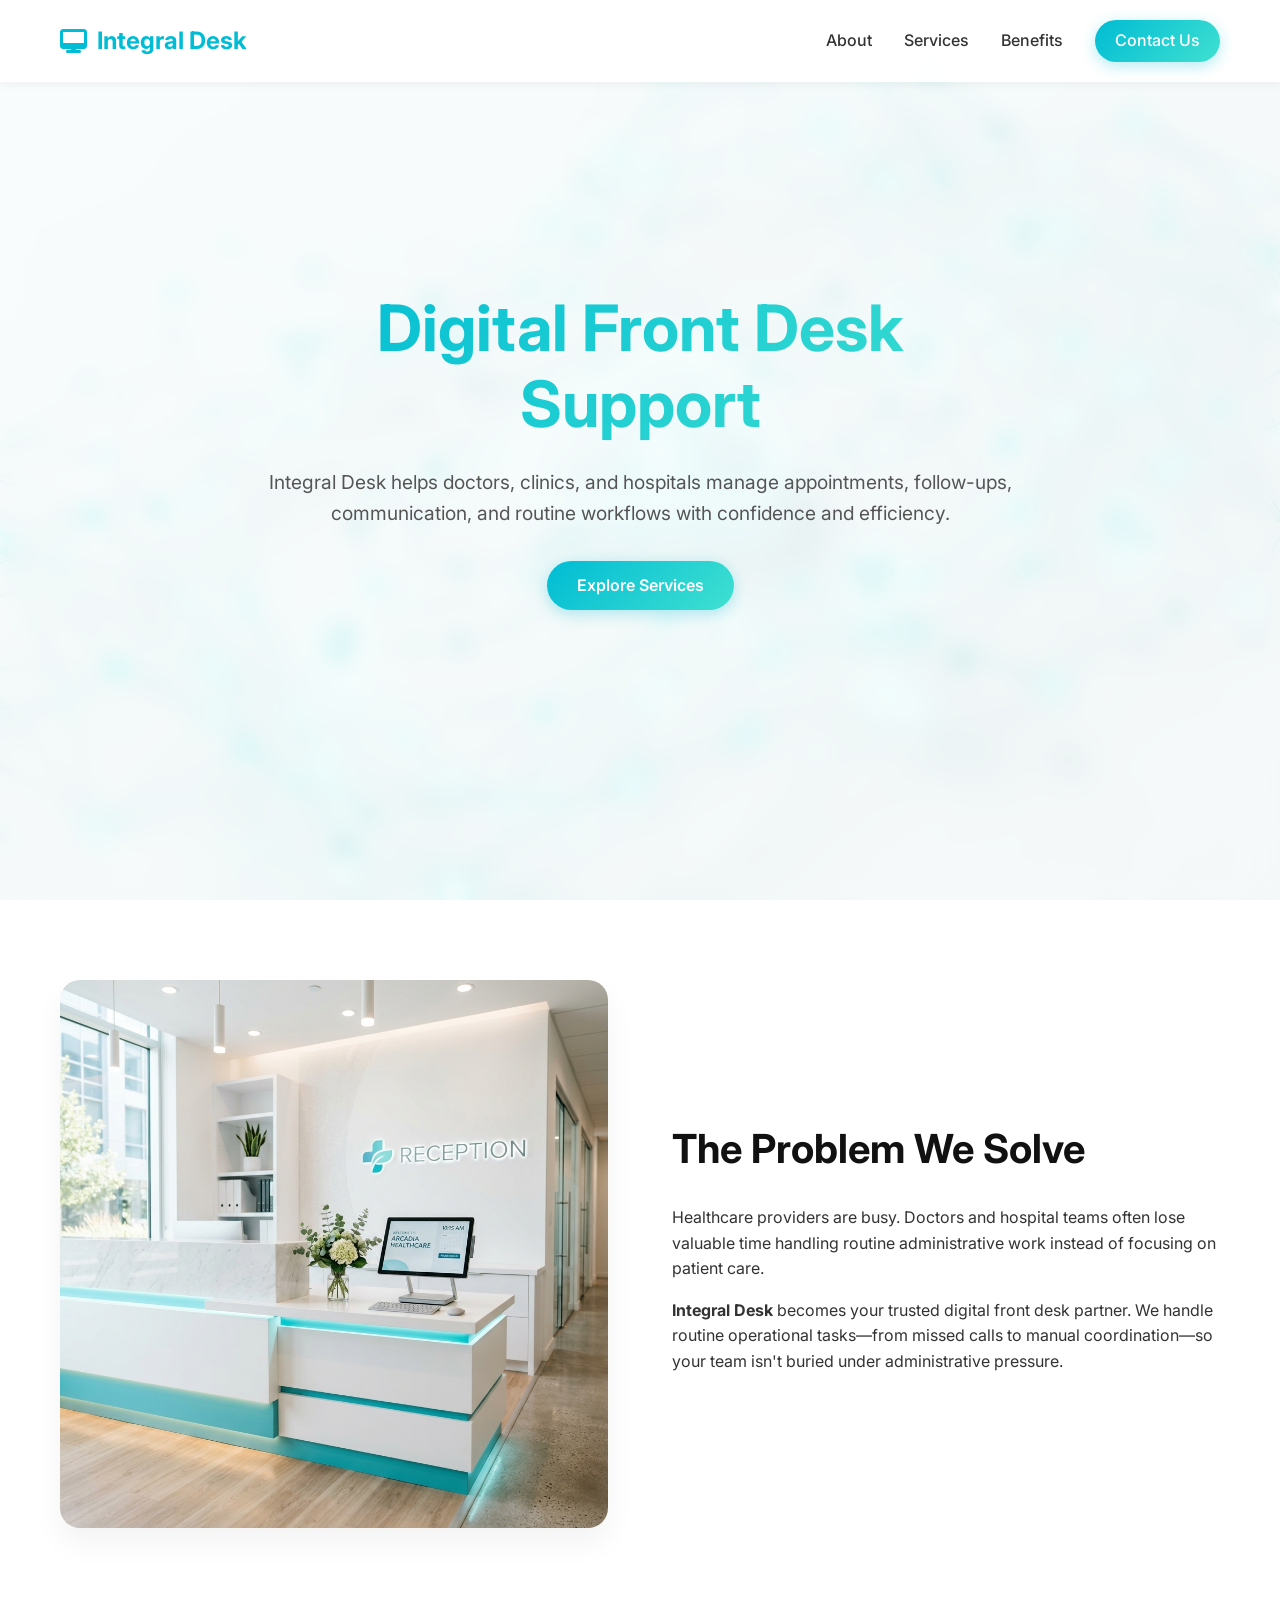
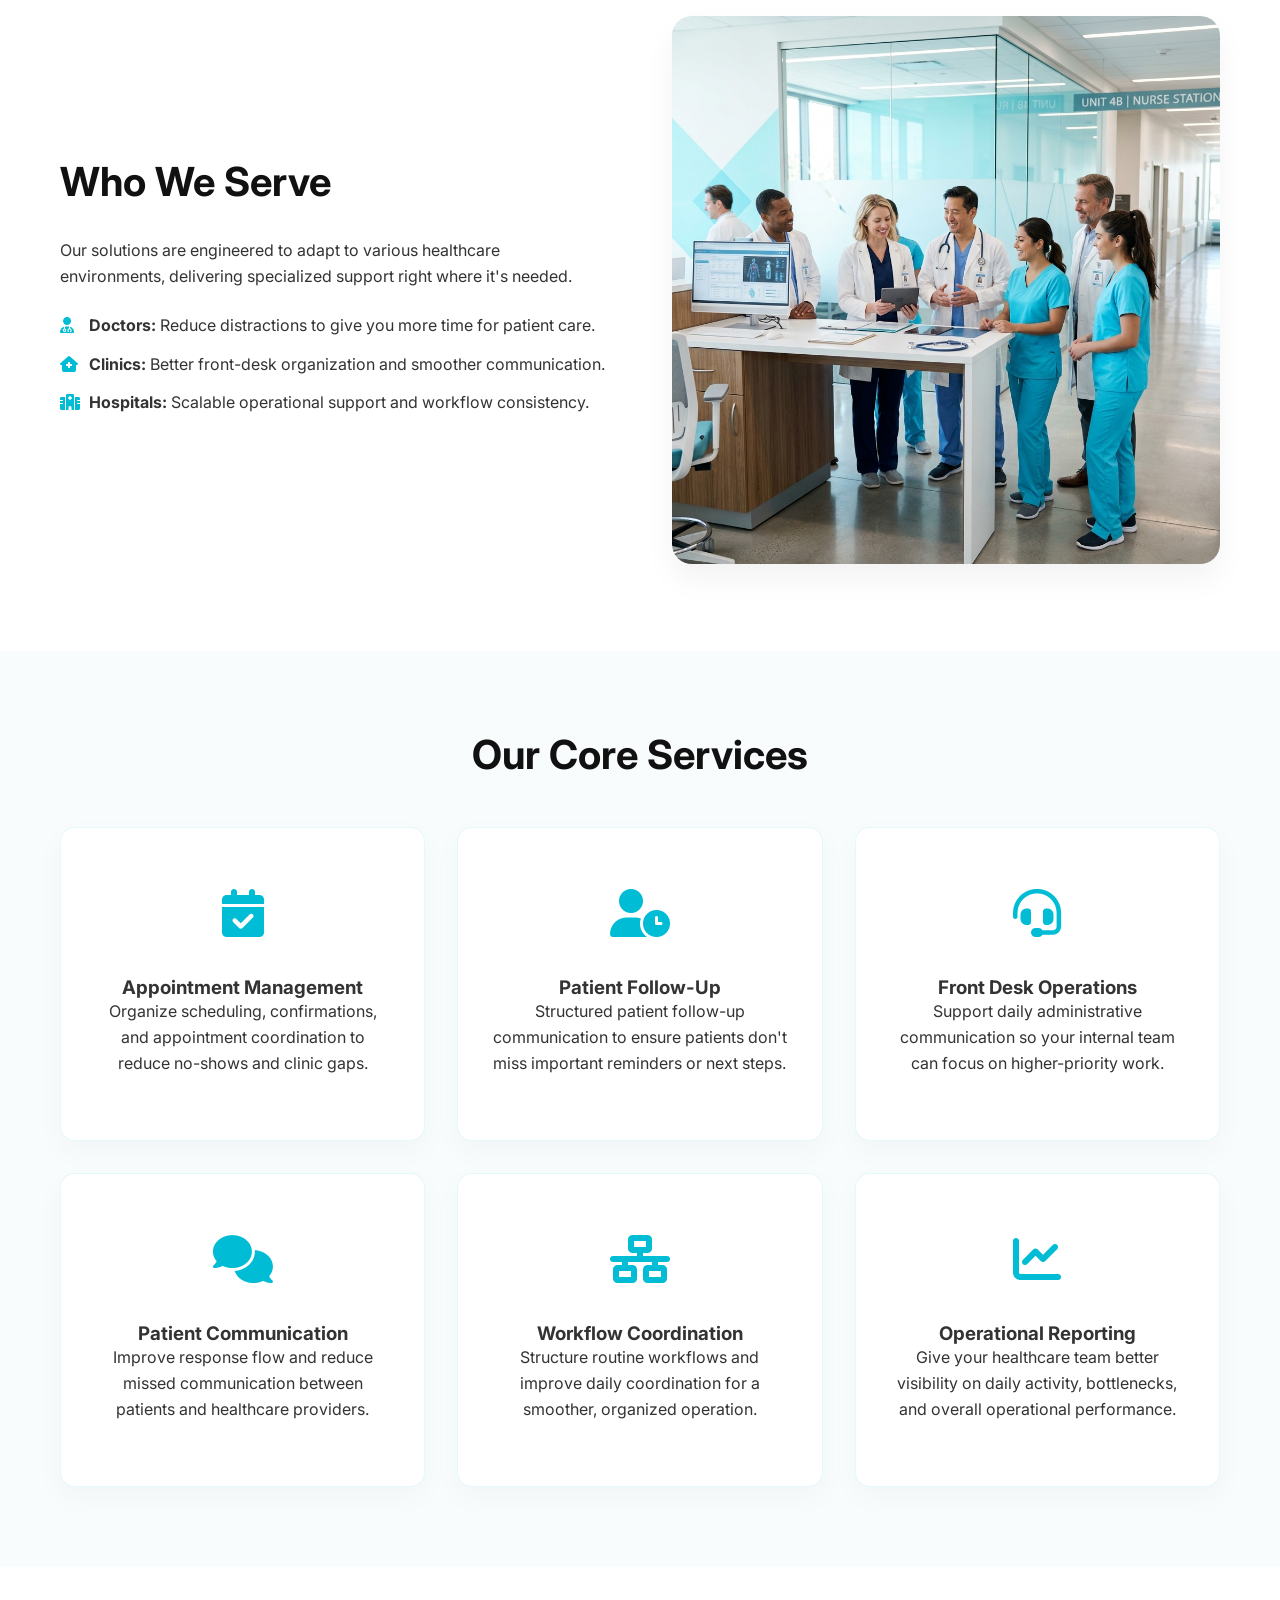
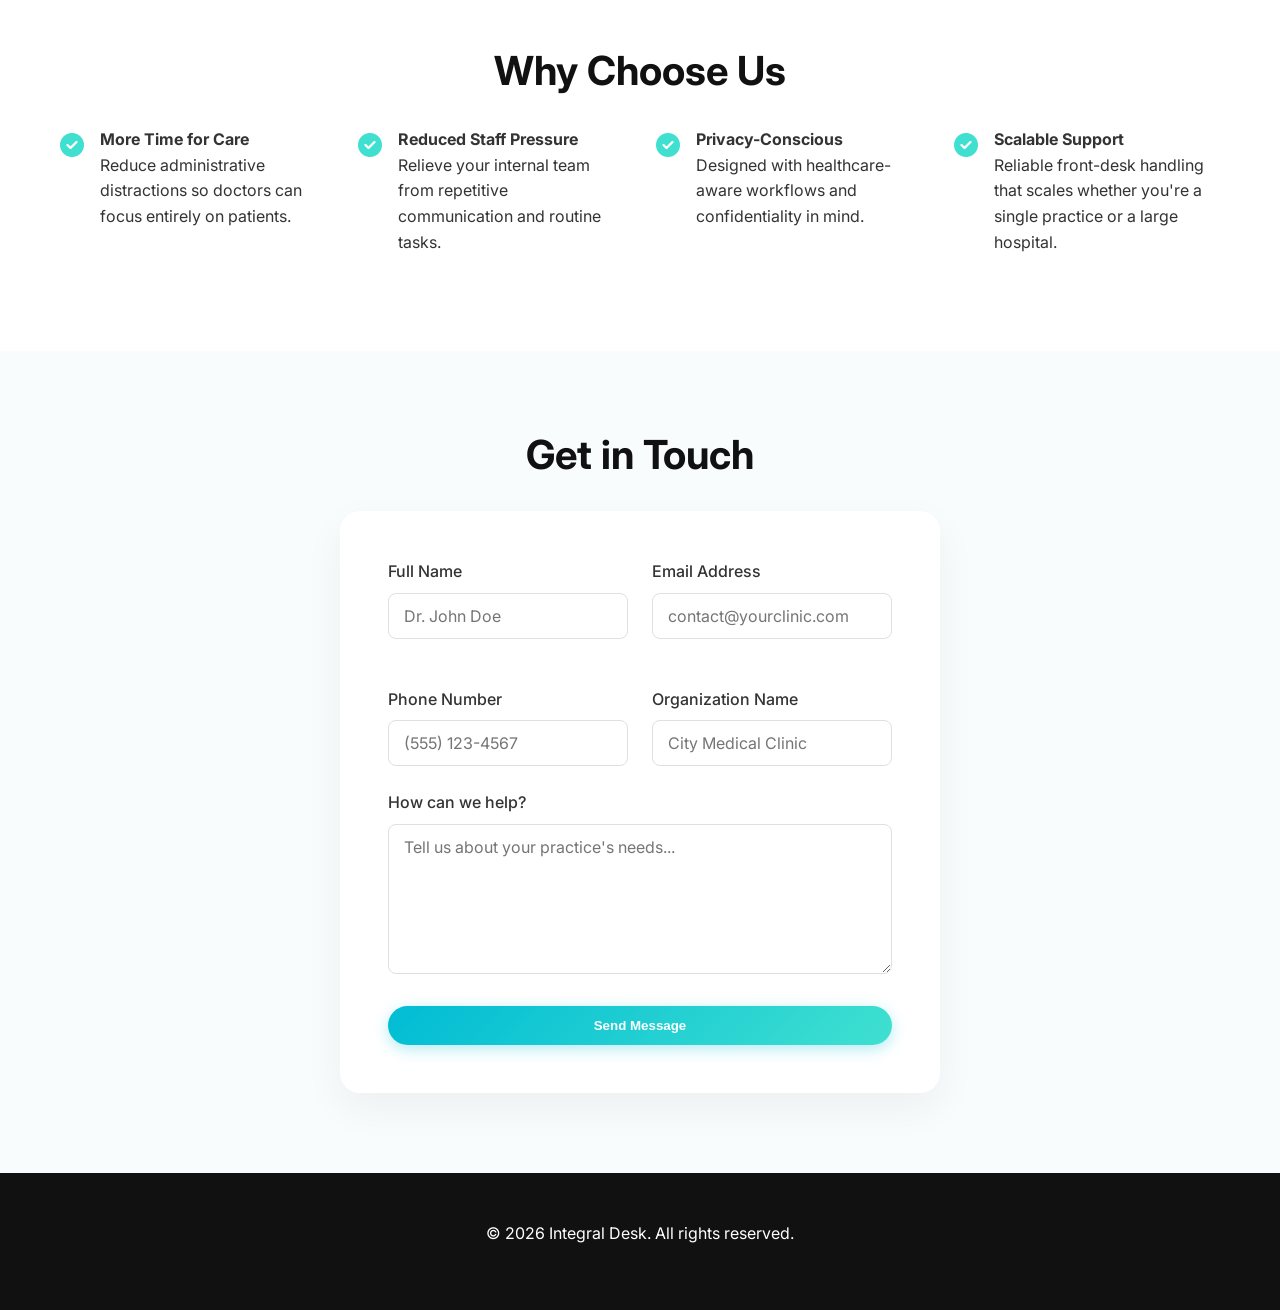
==== index.html @ 647e6156 "first commit" ====
<!DOCTYPE html>
<html lang="en">
<head>
    <meta charset="UTF-8">
    <meta name="viewport" content="width=device-width, initial-scale=1.0">
    <title>Integral Desk | Seamless Patient Reception</title>
    <meta name="description" content="Integral Desk offers modern, digital front desk services for doctors, clinics, and hospitals.">
    <link rel="stylesheet" href="css/styles.css">
    <!-- Font Awesome for Icons -->
    <link rel="stylesheet" href="https://cdnjs.cloudflare.com/ajax/libs/font-awesome/6.4.0/css/all.min.css">
</head>
<body>

    <!-- Header Navigation -->
    <header>
        <nav class="container">
            <a href="#hero" class="logo">
                <i class="fa-solid fa-desktop"></i> Integral Desk
            </a>
            <ul class="nav-links">
                <li><a href="#about">About</a></li>
                <li><a href="#services">Services</a></li>
                <li><a href="#benefits">Benefits</a></li>
                <li><a href="#contact" class="btn btn-primary" style="padding: 8px 20px; color: white;">Contact Us</a></li>
            </ul>
            <button class="mobile-menu-btn">
                <i class="fa-solid fa-bars"></i>
            </button>
        </nav>
    </header>

    <!-- Hero Section -->
    <section id="hero">
        <div class="container hero-content">
            <div class="hero-text animate-on-scroll">
                <h1>Digital Front Desk Support</h1>
                <p>Integral Desk helps doctors, clinics, and hospitals manage appointments, follow-ups, communication, and routine workflows with confidence and efficiency.</p>
                <a href="#services" class="btn btn-primary">Explore Services</a>
            </div>
        </div>
    </section>

    <!-- About Section -->
    <section id="about">
        <div class="container">
            <div class="about-content">
                <div class="about-image animate-on-scroll">
                    <img src="images/about.png" alt="Clean Medical Reception Desk">
                </div>
                <div class="about-text animate-on-scroll delay-2">
                    <h2>The Problem We Solve</h2>
                    <p>Healthcare providers are busy. Doctors and hospital teams often lose valuable time handling routine administrative work instead of focusing on patient care.</p>
                    <p><strong>Integral Desk</strong> becomes your trusted digital front desk partner. We handle routine operational tasks—from missed calls to manual coordination—so your team isn't buried under administrative pressure.</p>
                </div>
            </div>
            
            <div class="about-content" style="margin-top: 5rem;">
                <div class="about-text animate-on-scroll delay-1">
                    <h2>Who We Serve</h2>
                    <p>Our solutions are engineered to adapt to various healthcare environments, delivering specialized support right where it's needed.</p>
                    <ul style="list-style-type: none; margin-top: 1.5rem;">
                        <li style="margin-bottom: 0.8rem;"><i class="fa-solid fa-user-doctor" style="color: var(--primary-color); width: 25px;"></i> <strong>Doctors:</strong> Reduce distractions to give you more time for patient care.</li>
                        <li style="margin-bottom: 0.8rem;"><i class="fa-solid fa-house-medical" style="color: var(--primary-color); width: 25px;"></i> <strong>Clinics:</strong> Better front-desk organization and smoother communication.</li>
                        <li style="margin-bottom: 0.8rem;"><i class="fa-solid fa-hospital" style="color: var(--primary-color); width: 25px;"></i> <strong>Hospitals:</strong> Scalable operational support and workflow consistency.</li>
                    </ul>
                </div>
                <div class="about-image animate-on-scroll delay-2">
                    <img src="images/team.png" alt="Medical Team">
                </div>
            </div>
        </div>
    </section>

    <!-- Services Section -->
    <section id="services">
        <div class="container">
            <h2 class="animate-on-scroll">Our Core Services</h2>
            <div class="services-grid">
                <div class="service-card animate-on-scroll">
                    <div class="service-icon"><i class="fa-solid fa-calendar-check"></i></div>
                    <h3>Appointment Management</h3>
                    <p>Organize scheduling, confirmations, and appointment coordination to reduce no-shows and clinic gaps.</p>
                </div>
                <div class="service-card animate-on-scroll delay-1">
                    <div class="service-icon"><i class="fa-solid fa-user-clock"></i></div>
                    <h3>Patient Follow-Up</h3>
                    <p>Structured patient follow-up communication to ensure patients don't miss important reminders or next steps.</p>
                </div>
                <div class="service-card animate-on-scroll delay-2">
                    <div class="service-icon"><i class="fa-solid fa-headset"></i></div>
                    <h3>Front Desk Operations</h3>
                    <p>Support daily administrative communication so your internal team can focus on higher-priority work.</p>
                </div>
                <div class="service-card animate-on-scroll">
                    <div class="service-icon"><i class="fa-solid fa-comments"></i></div>
                    <h3>Patient Communication</h3>
                    <p>Improve response flow and reduce missed communication between patients and healthcare providers.</p>
                </div>
                <div class="service-card animate-on-scroll delay-1">
                    <div class="service-icon"><i class="fa-solid fa-network-wired"></i></div>
                    <h3>Workflow Coordination</h3>
                    <p>Structure routine workflows and improve daily coordination for a smoother, organized operation.</p>
                </div>
                <div class="service-card animate-on-scroll delay-2">
                    <div class="service-icon"><i class="fa-solid fa-chart-line"></i></div>
                    <h3>Operational Reporting</h3>
                    <p>Give your healthcare team better visibility on daily activity, bottlenecks, and overall operational performance.</p>
                </div>
            </div>
        </div>
    </section>

    <!-- Benefits Section -->
    <section id="benefits">
        <div class="container">
            <h2 class="animate-on-scroll">Why Choose Us</h2>
            <div class="benefits-grid">
                <div class="benefit-item animate-on-scroll">
                    <div class="benefit-icon"><i class="fa-solid fa-check-circle"></i></div>
                    <div>
                        <h4>More Time for Care</h4>
                        <p>Reduce administrative distractions so doctors can focus entirely on patients.</p>
                    </div>
                </div>
                <div class="benefit-item animate-on-scroll delay-1">
                    <div class="benefit-icon"><i class="fa-solid fa-check-circle"></i></div>
                    <div>
                        <h4>Reduced Staff Pressure</h4>
                        <p>Relieve your internal team from repetitive communication and routine tasks.</p>
                    </div>
                </div>
                <div class="benefit-item animate-on-scroll delay-2">
                    <div class="benefit-icon"><i class="fa-solid fa-check-circle"></i></div>
                    <div>
                        <h4>Privacy-Conscious</h4>
                        <p>Designed with healthcare-aware workflows and confidentiality in mind.</p>
                    </div>
                </div>
                <div class="benefit-item animate-on-scroll delay-3">
                    <div class="benefit-icon"><i class="fa-solid fa-check-circle"></i></div>
                    <div>
                        <h4>Scalable Support</h4>
                        <p>Reliable front-desk handling that scales whether you're a single practice or a large hospital.</p>
                    </div>
                </div>
            </div>
        </div>
    </section>

    <!-- Contact Section -->
    <section id="contact">
        <div class="container">
            <h2 class="animate-on-scroll">Get in Touch</h2>
            <div class="contact-container animate-on-scroll delay-1">
                <form id="contactForm" action="https://formsubmit.co/ajax/info@integraldesk.com" method="POST">
                    <!-- FormSubmit specific inputs -->
                    <input type="hidden" name="_subject" value="New Submission from Integral Desk Website!">
                    <input type="hidden" name="_template" value="table">
                    <input type="text" name="_honey" style="display:none">

                    <div class="form-grid">
                        <div class="form-group">
                            <label for="name">Full Name</label>
                            <input type="text" id="name" name="name" class="form-control" required placeholder="Dr. John Doe">
                        </div>
                        <div class="form-group">
                            <label for="email">Email Address</label>
                            <input type="email" id="email" name="email" class="form-control" required placeholder="contact@yourclinic.com">
                        </div>
                        <div class="form-group">
                            <label for="phone">Phone Number</label>
                            <input type="tel" id="phone" name="phone" class="form-control" placeholder="(555) 123-4567">
                        </div>
                        <div class="form-group">
                            <label for="organization">Organization Name</label>
                            <input type="text" id="organization" name="organization" class="form-control" placeholder="City Medical Clinic">
                        </div>
                    </div>
                    <div class="form-group">
                        <label for="message">How can we help?</label>
                        <textarea id="message" name="message" class="form-control" required placeholder="Tell us about your practice's needs..."></textarea>
                    </div>
                    <button type="submit" class="btn btn-primary" style="width: 100%;">Send Message</button>
                    <div id="formMessage" class="form-message"></div>
                </form>
            </div>
        </div>
    </section>

    <!-- Footer -->
    <footer>
        <div class="container">
            <p>&copy; 2026 Integral Desk. All rights reserved.</p>
        </div>
    </footer>

    <script src="js/script.js"></script>
</body>
</html>
---- css/styles.css ----
@import url('https://fonts.googleapis.com/css2?family=Inter:wght@300;400;500;600;700&display=swap');

:root {
  --primary-color: #00bcd4; /* Cyan */
  --secondary-color: #40e0d0; /* Turquoise */
  --text-color: #333333;
  --bg-color: #ffffff;
  --bg-alt: #f8fcfc;
  --transition: all 0.3s ease;
  --font-main: 'Inter', sans-serif;
}

* {
  margin: 0;
  padding: 0;
  box-sizing: border-box;
}

html {
  scroll-behavior: smooth;
  scroll-padding-top: 85px;
}

body {
  font-family: var(--font-main);
  background-color: var(--bg-color);
  color: var(--text-color);
  line-height: 1.6;
  overflow-x: hidden;
}

/* Typography */
h1, h2, h3 {
  font-weight: 700;
  line-height: 1.2;
}

h2 {
  font-size: 2.5rem;
  margin-bottom: 2rem;
  text-align: center;
  color: #111;
}

p {
  margin-bottom: 1rem;
}

/* Layout */
.container {
  max-width: 1200px;
  margin: 0 auto;
  padding: 0 20px;
}

section {
  padding: 5rem 0;
}

section:nth-child(even) {
  background-color: var(--bg-alt);
}

/* Header & Nav */
header {
  position: fixed;
  top: 0;
  left: 0;
  width: 100%;
  padding: 20px 0;
  transition: var(--transition);
  z-index: 1000;
  background-color: rgba(255, 255, 255, 0.95);
  box-shadow: 0 2px 10px rgba(0, 0, 0, 0.05);
  backdrop-filter: blur(10px);
}

nav {
  display: flex;
  justify-content: space-between;
  align-items: center;
}

.logo {
  font-size: 1.5rem;
  font-weight: 700;
  color: var(--primary-color);
  text-decoration: none;
  display: flex;
  align-items: center;
  gap: 10px;
}

.nav-links {
  display: flex;
  list-style: none;
  gap: 2rem;
  align-items: center;
}

.nav-links a {
  text-decoration: none;
  color: var(--text-color);
  font-weight: 500;
  transition: var(--transition);
  position: relative;
}

.nav-links a::after {
  content: '';
  position: absolute;
  bottom: -5px;
  left: 0;
  width: 0;
  height: 2px;
  background-color: var(--primary-color);
  transition: var(--transition);
}

.nav-links a:hover {
  color: var(--primary-color);
}

.nav-links a:hover::after {
  width: 100%;
}

.mobile-menu-btn {
  display: none;
  background: none;
  border: none;
  font-size: 1.5rem;
  cursor: pointer;
  color: var(--text-color);
}

/* Buttons */
.btn {
  display: inline-block;
  padding: 12px 30px;
  border-radius: 50px;
  text-decoration: none;
  font-weight: 600;
  transition: var(--transition);
  cursor: pointer;
  border: none;
}

.btn-primary {
  background: linear-gradient(135deg, var(--primary-color), var(--secondary-color));
  color: white;
  box-shadow: 0 4px 15px rgba(0, 188, 212, 0.3);
}

.btn-primary:hover {
  transform: translateY(-2px);
  box-shadow: 0 6px 20px rgba(0, 188, 212, 0.4);
}

/* Hero Section */
#hero {
  height: 100vh;
  display: flex;
  align-items: center;
  justify-content: center;
  padding-top: 80px;
  position: relative;
  background: url('../images/hero.png') center/cover no-repeat;
}

#hero::before {
  content: '';
  position: absolute;
  top: 0; left: 0; right: 0; bottom: 0;
  background: rgba(248, 252, 252, 0.85);
  backdrop-filter: blur(10px);
  z-index: 1;
}

.hero-content {
  position: relative;
  z-index: 2;
  text-align: center;
  max-width: 800px;
  margin: 0 auto;
}

.hero-text {
  width: 100%;
}

.hero-text h1 {
  font-size: 4rem;
  margin-bottom: 1.5rem;
  background: linear-gradient(135deg, var(--primary-color), var(--secondary-color));
  -webkit-background-clip: text;
  -webkit-text-fill-color: transparent;
}

.hero-text p {
  font-size: 1.2rem;
  color: #555;
  margin-bottom: 2rem;
}

/* About Section */
.about-content {
  display: flex;
  align-items: center;
  gap: 4rem;
}

.about-image {
  flex: 1;
}

.about-image img {
  width: 100%;
  border-radius: 20px;
  box-shadow: 0 15px 30px rgba(0, 0, 0, 0.05);
}

.about-text {
  flex: 1;
}

.about-text h2 {
  text-align: left;
}

/* Services Section */
.services-grid {
  display: grid;
  grid-template-columns: repeat(auto-fit, minmax(300px, 1fr));
  gap: 2rem;
  margin-top: 3rem;
}

.service-card {
  background: white;
  padding: 3rem 2rem;
  border-radius: 15px;
  box-shadow: 0 10px 30px rgba(0, 0, 0, 0.03);
  transition: var(--transition);
  text-align: center;
  border: 1px solid rgba(0, 188, 212, 0.1);
}

.service-card:hover {
  transform: translateY(-10px);
  box-shadow: 0 15px 40px rgba(0, 188, 212, 0.15);
}

.service-icon {
  font-size: 3rem;
  color: var(--primary-color);
  margin-bottom: 1.5rem;
}

/* Benefits Section */
.benefits-grid {
  display: grid;
  grid-template-columns: repeat(auto-fit, minmax(250px, 1fr));
  gap: 2rem;
}

.benefit-item {
  display: flex;
  align-items: flex-start;
  gap: 1rem;
}

.benefit-icon {
  color: var(--secondary-color);
  font-size: 1.5rem;
}

/* Contact Section */
.contact-container {
  max-width: 600px;
  margin: 0 auto;
  background: white;
  padding: 3rem;
  border-radius: 20px;
  box-shadow: 0 15px 40px rgba(0, 0, 0, 0.05);
}

.form-grid {
  display: grid;
  grid-template-columns: 1fr 1fr;
  gap: 1.5rem;
}

.form-group {
  margin-bottom: 1.5rem;
}

.form-group label {
  display: block;
  margin-bottom: 0.5rem;
  font-weight: 500;
}

.form-control {
  width: 100%;
  padding: 12px 15px;
  border: 1px solid #e0e0e0;
  border-radius: 8px;
  font-family: inherit;
  font-size: 1rem;
  transition: var(--transition);
}

.form-control:focus {
  outline: none;
  border-color: var(--primary-color);
  box-shadow: 0 0 0 3px rgba(0, 188, 212, 0.1);
}

textarea.form-control {
  min-height: 150px;
  resize: vertical;
}

.form-message {
  margin-top: 1rem;
  padding: 1rem;
  border-radius: 8px;
  display: none;
}

.form-message.success {
  display: block;
  background-color: #d4edda;
  color: #155724;
}

.form-message.error {
  display: block;
  background-color: #f8d7da;
  color: #721c24;
}

/* Footer */
footer {
  background-color: #111;
  color: #fff;
  padding: 3rem 0;
  text-align: center;
}

/* Animations */
.animate-on-scroll {
  opacity: 0;
  transform: translateY(30px);
  transition: opacity 0.8s ease, transform 0.8s ease;
}

.animate-on-scroll.visible {
  opacity: 1;
  transform: translateY(0);
}

.delay-1 { transition-delay: 0.1s; }
.delay-2 { transition-delay: 0.2s; }
.delay-3 { transition-delay: 0.3s; }

/* Responsive */
@media (max-width: 768px) {
  .hero-content {
    padding: 0 20px;
  }

  .about-content {
    flex-direction: column;
    text-align: center;
  }
  
  .form-grid {
    grid-template-columns: 1fr;
    gap: 0;
  }

  .hero-text h1 {
    font-size: 2.5rem;
  }

  .about-text h2 {
    text-align: center;
  }

  .nav-links {
    display: none;
    flex-direction: column;
    position: absolute;
    top: 100%;
    left: 0;
    width: 100%;
    background: white;
    padding: 2rem 0;
    box-shadow: 0 10px 20px rgba(0,0,0,0.05);
  }

  .nav-links.active {
    display: flex;
  }

  .mobile-menu-btn {
    display: block;
  }
}
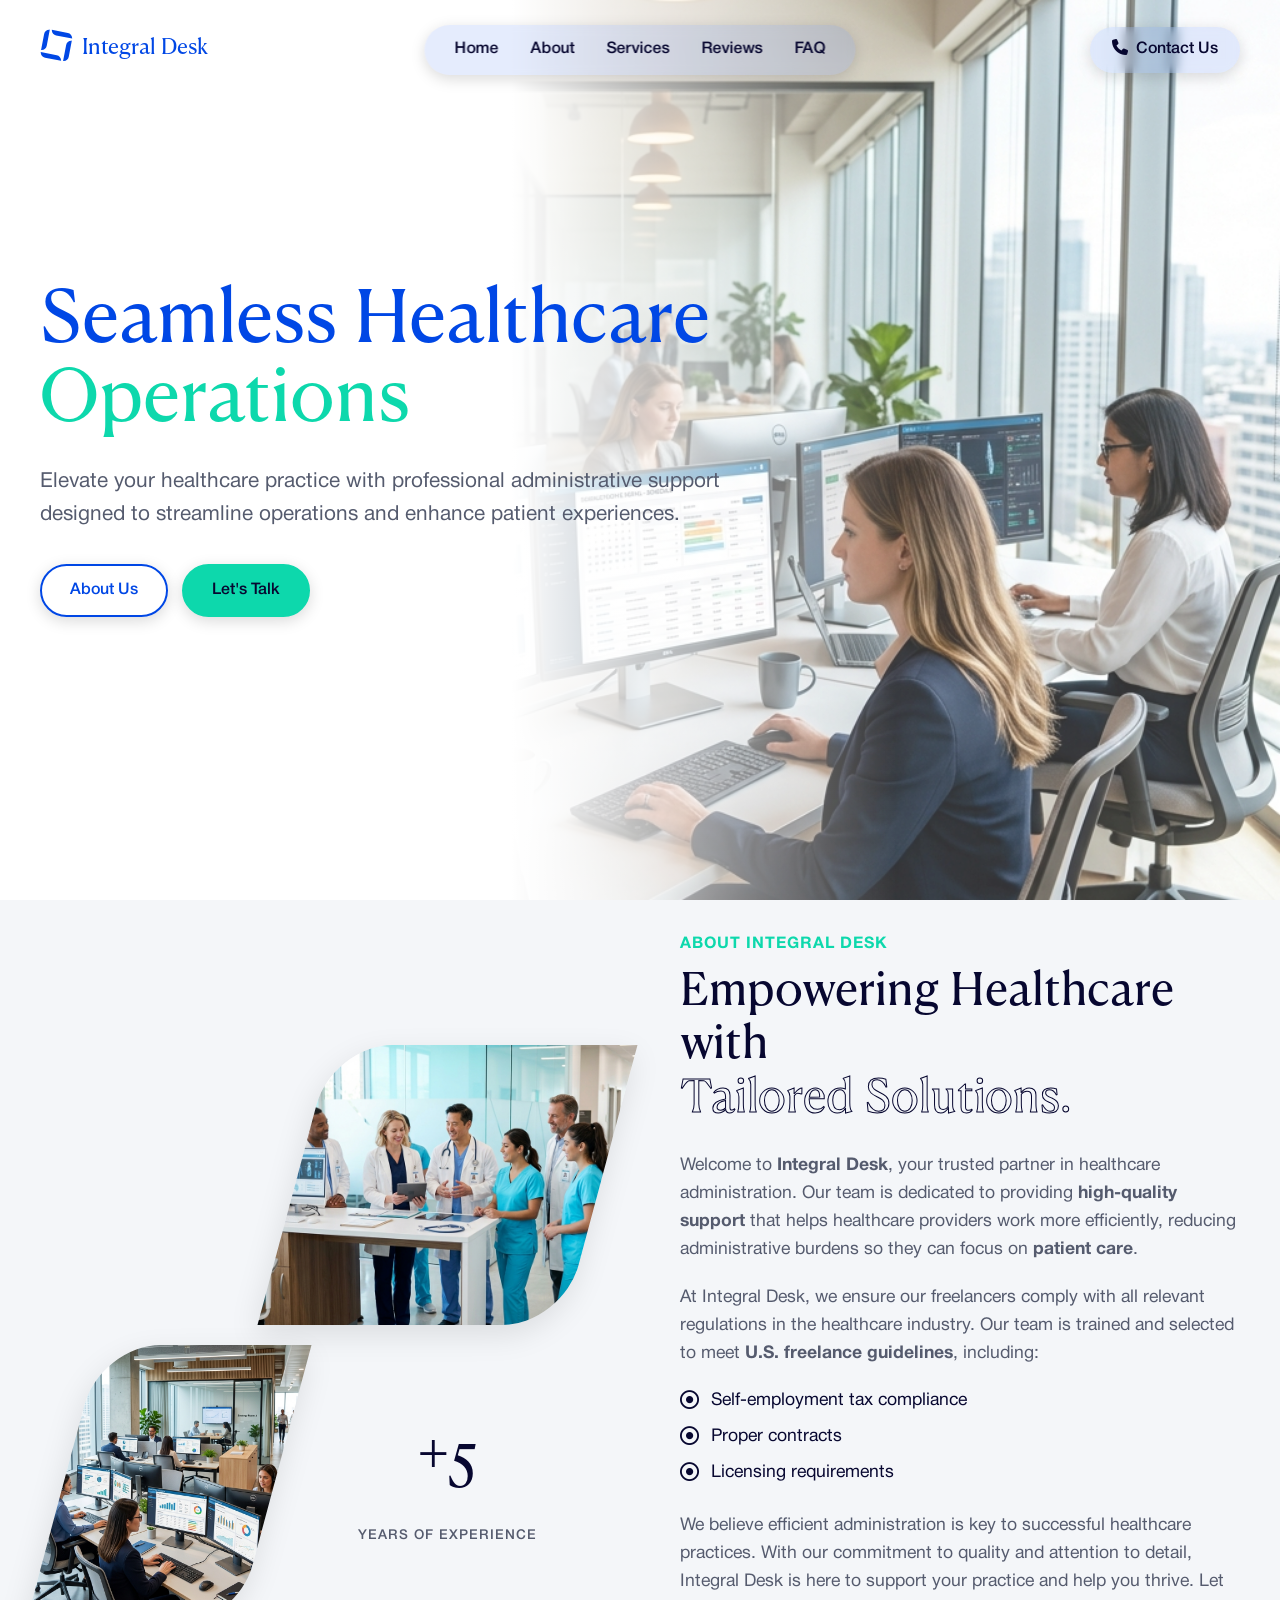
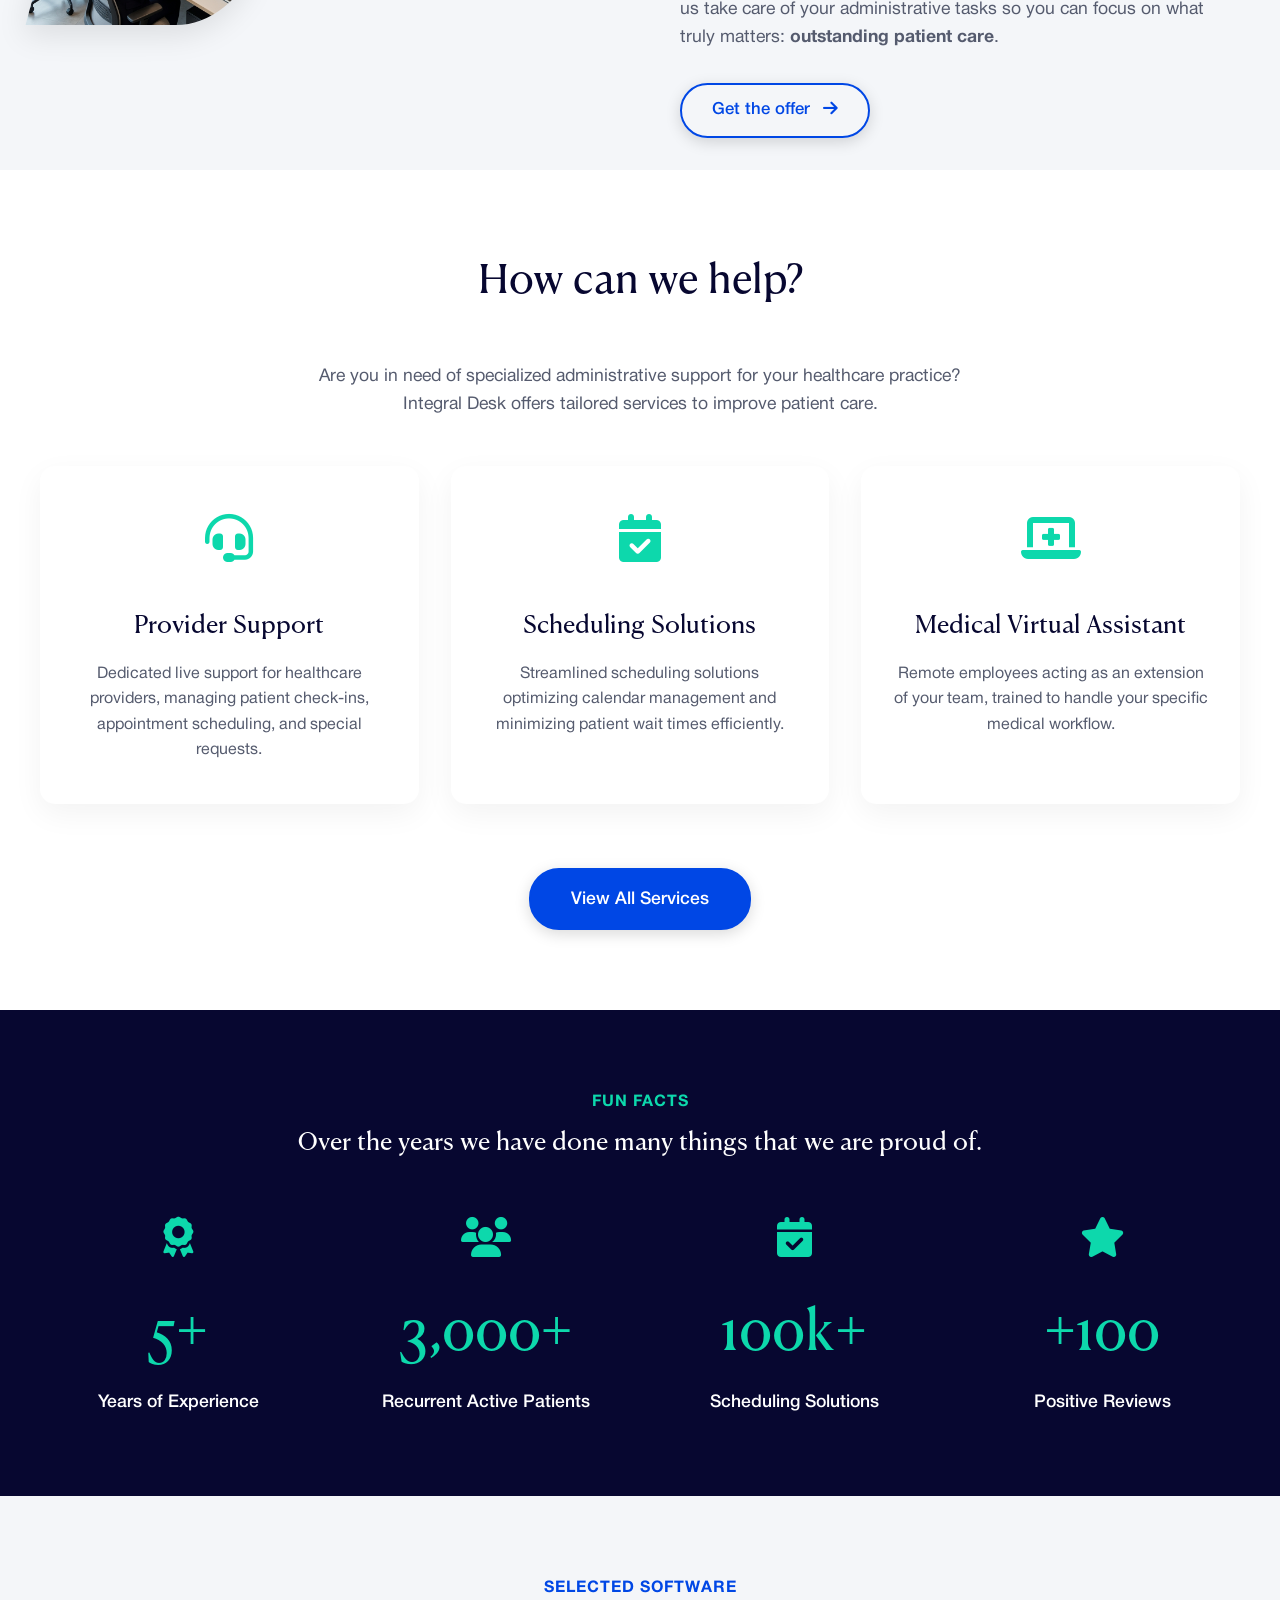
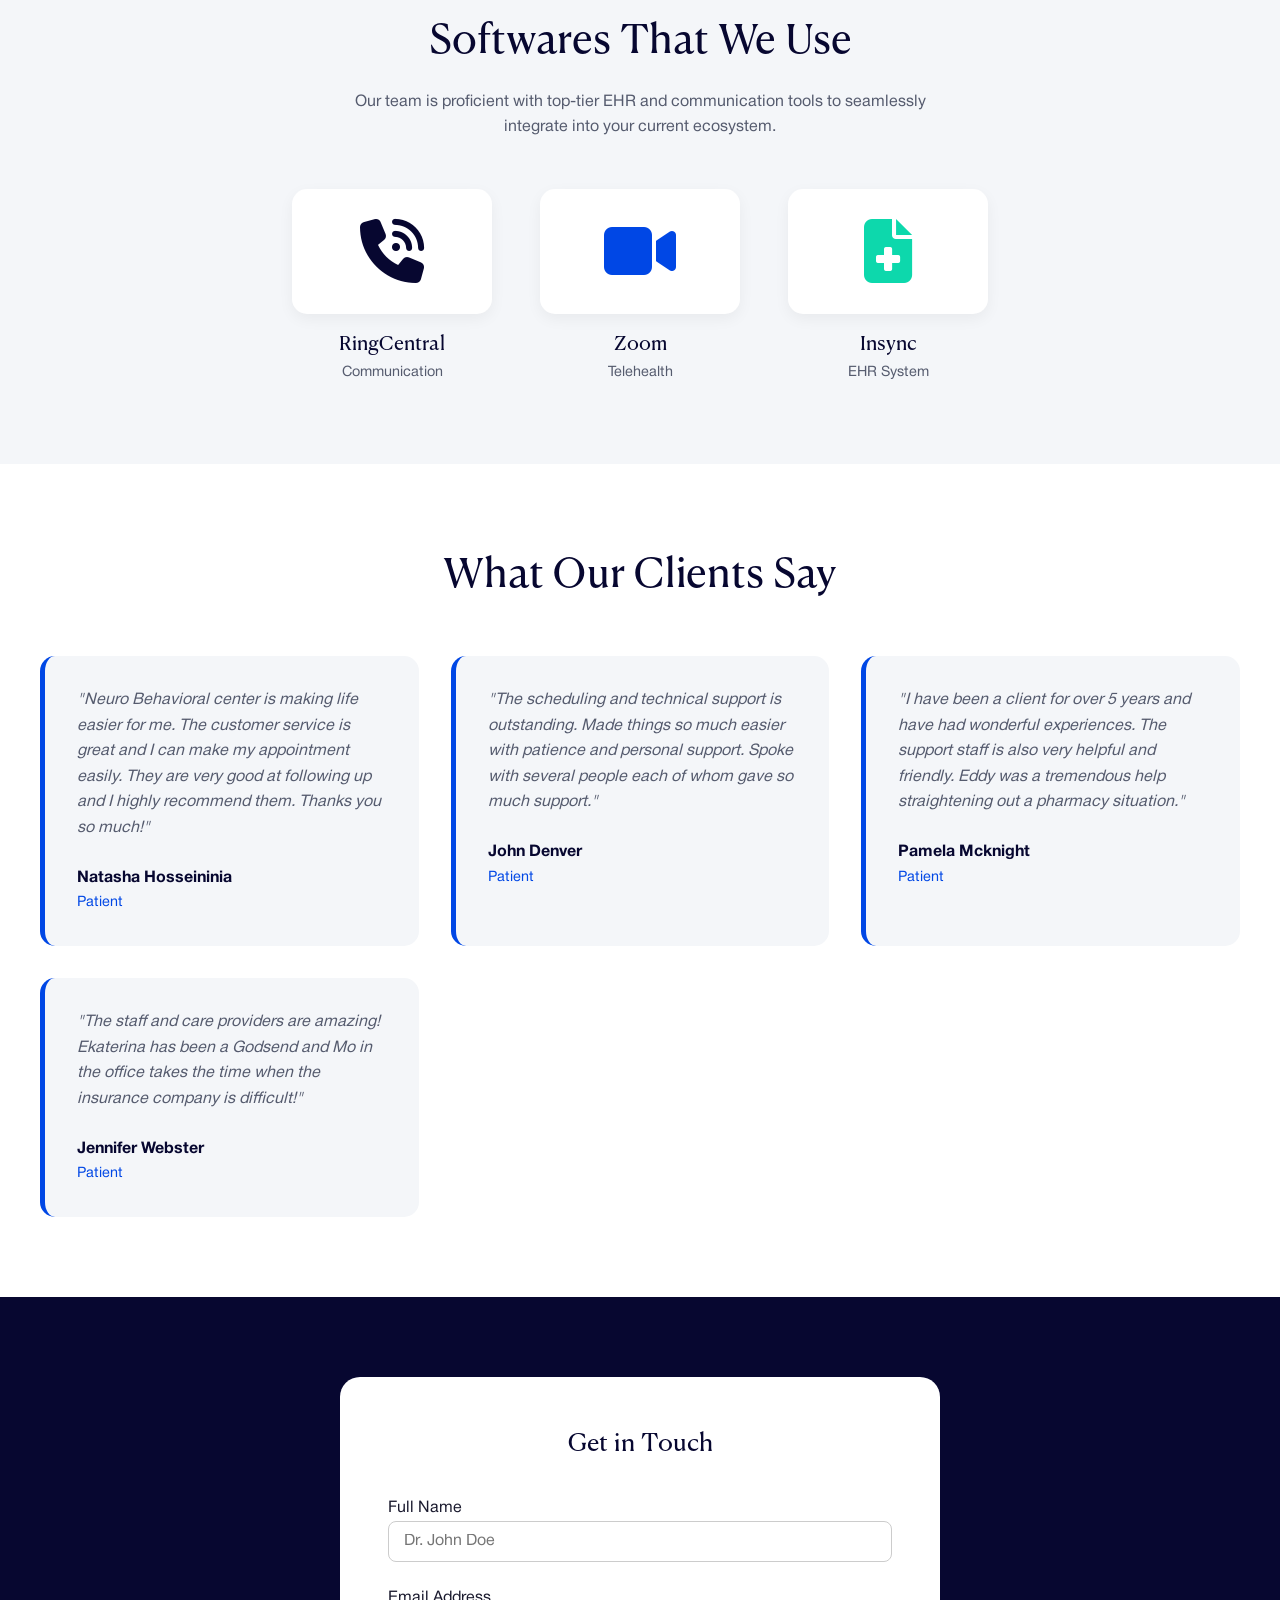
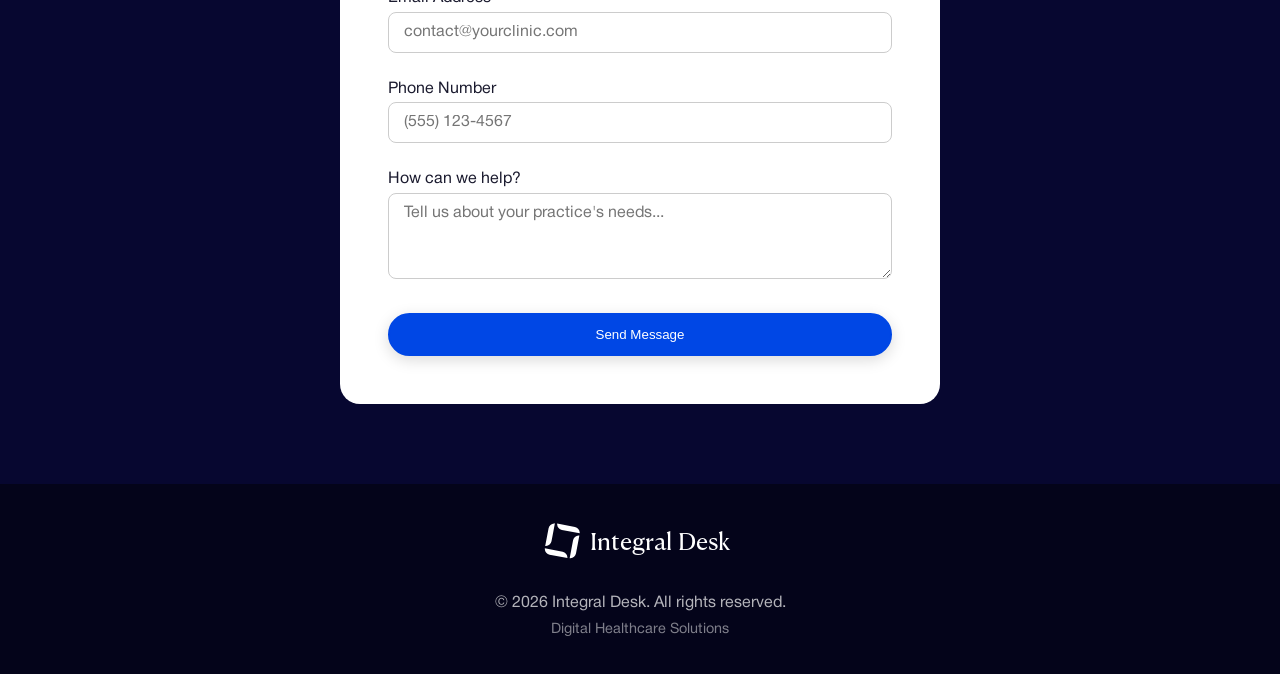
==== commit 6855f86a: "big ass changes" ====
--- a/index.html
+++ b/index.html
@@ -1,28 +1,92 @@
 <!DOCTYPE html>
 <html lang="en">
+
 <head>
     <meta charset="UTF-8">
     <meta name="viewport" content="width=device-width, initial-scale=1.0">
-    <title>Integral Desk | Seamless Patient Reception</title>
-    <meta name="description" content="Integral Desk offers modern, digital front desk services for doctors, clinics, and hospitals.">
+    <title>Integral Desk | Digital Healthcare Solutions</title>
+    <meta name="description"
+        content="Integral Desk helps healthcare providers reach their goals with efficient, reliable, and high-quality administrative support.">
     <link rel="stylesheet" href="css/styles.css">
     <!-- Font Awesome for Icons -->
     <link rel="stylesheet" href="https://cdnjs.cloudflare.com/ajax/libs/font-awesome/6.4.0/css/all.min.css">
 </head>
+
 <body>
 
     <!-- Header Navigation -->
-    <header>
+    <header id="main-header">
         <nav class="container">
-            <a href="#hero" class="logo">
-                <i class="fa-solid fa-desktop"></i> Integral Desk
+            <a href="#" class="logo">
+                <svg class="nav-logo-svg" xmlns="http://www.w3.org/2000/svg" viewBox="40 130 960 250">
+                    <defs>
+                        <style>
+                            .cls-1 {
+                                letter-spacing: 0em;
+                            }
+
+                            .cls-2,
+                            .cls-3 {
+                                fill: currentColor;
+                            }
+
+                            .cls-3 {
+                                font-family: CanelaText-Regular, 'Canela Text';
+                                font-size: 117.57px;
+                            }
+
+                            .cls-4 {
+                                letter-spacing: -.02em;
+                            }
+
+                            .cls-5 {
+                                letter-spacing: -.02em;
+                            }
+
+                            .cls-6 {
+                                letter-spacing: 0em;
+                            }
+
+                            .cls-7 {
+                                letter-spacing: 0em;
+                            }
+                        </style>
+                    </defs>
+                    <g id="Layer_1">
+                        <path class="cls-2"
+                            d="M94.51,166.8l-4.12.16c-13.57.54-24.96,10.46-27.43,23.88l-17.02,89.64,4.12-.16c13.57-.54,24.96-10.46,27.43-23.88l17.03-89.64Z" />
+                        <path class="cls-2"
+                            d="M218.73,216.78l-.16-4.14c-.53-13.65-10.4-25.1-23.75-27.59l-89.14-17.12.16,4.14c.53,13.65,10.4,25.1,23.75,27.59l89.14,17.12Z" />
+                        <path class="cls-2"
+                            d="M168.28,341.47l4.12-.16c13.57-.54,24.96-10.46,27.43-23.88l17.02-89.64-4.12.16c-13.57.54-24.96,10.46-27.43,23.88l-17.03,89.64Z" />
+                        <path class="cls-2"
+                            d="M44.06,291.49l.16,4.14c.53,13.65,10.4,25.1,23.75,27.59l89.14,17.12-.16-4.14c-.53-13.65-10.4-25.1-23.75-27.59l-89.14-17.12Z" />
+                        <text class="cls-3" transform="translate(271.82 300.25)">
+                            <tspan class="cls-7" x="0" y="0">I</tspan>
+                            <tspan x="35.27" y="0">n</tspan>
+                            <tspan class="cls-5" x="104.87" y="0">t</tspan>
+                            <tspan class="cls-6" x="146.96" y="0">e</tspan>
+                            <tspan class="cls-1" x="206.22" y="0">g</tspan>
+                            <tspan class="cls-7" x="273.11" y="0">r</tspan>
+                            <tspan class="cls-4" x="317.32" y="0">a</tspan>
+                            <tspan x="380.33" y="0">l Desk</tspan>
+                        </text>
+                    </g>
+                </svg>
             </a>
-            <ul class="nav-links">
-                <li><a href="#about">About</a></li>
-                <li><a href="#services">Services</a></li>
-                <li><a href="#benefits">Benefits</a></li>
-                <li><a href="#contact" class="btn btn-primary" style="padding: 8px 20px; color: white;">Contact Us</a></li>
-            </ul>
+            <div class="nav-wrapper">
+                <ul class="nav-links">
+                    <li><a href="#">Home</a></li>
+                    <li><a href="#about">About</a></li>
+                    <li><a href="#services">Services</a></li>
+                    <li><a href="#testimonials">Reviews</a></li>
+                    <li><a href="faq.html">FAQ</a></li>
+                </ul>
+            </div>
+            <div class="header-cta">
+                <a href="#contact" class="btn btn-glass" style="padding: 8px 20px;"><i class="fa-solid fa-phone"
+                        style="margin-right: 8px;"></i>Contact Us</a>
+            </div>
             <button class="mobile-menu-btn">
                 <i class="fa-solid fa-bars"></i>
             </button>
@@ -32,40 +96,74 @@
     <!-- Hero Section -->
     <section id="hero">
         <div class="container hero-content">
-            <div class="hero-text animate-on-scroll">
-                <h1>Digital Front Desk Support</h1>
-                <p>Integral Desk helps doctors, clinics, and hospitals manage appointments, follow-ups, communication, and routine workflows with confidence and efficiency.</p>
-                <a href="#services" class="btn btn-primary">Explore Services</a>
+            <div class="hero-text reveal">
+                <h1><span style="color: var(--integral-blue);">Seamless Healthcare</span> <span
+                        style="color: var(--flow-pulse);">Operations</span></h1>
+                <p>Elevate your healthcare practice with professional administrative support designed to streamline
+                    operations and enhance patient experiences.</p>
+                <div>
+                    <a href="#about" class="btn btn-ghost">About Us</a>
+                    <a href="#contact" class="btn btn-secondary" style="margin-left: 10px;">Let's Talk</a>
+                </div>
             </div>
         </div>
     </section>
 
     <!-- About Section -->
-    <section id="about">
-        <div class="container">
-            <div class="about-content">
-                <div class="about-image animate-on-scroll">
-                    <img src="images/about.png" alt="Clean Medical Reception Desk">
-                </div>
-                <div class="about-text animate-on-scroll delay-2">
-                    <h2>The Problem We Solve</h2>
-                    <p>Healthcare providers are busy. Doctors and hospital teams often lose valuable time handling routine administrative work instead of focusing on patient care.</p>
-                    <p><strong>Integral Desk</strong> becomes your trusted digital front desk partner. We handle routine operational tasks—from missed calls to manual coordination—so your team isn't buried under administrative pressure.</p>
-                </div>
-            </div>
-            
-            <div class="about-content" style="margin-top: 5rem;">
-                <div class="about-text animate-on-scroll delay-1">
-                    <h2>Who We Serve</h2>
-                    <p>Our solutions are engineered to adapt to various healthcare environments, delivering specialized support right where it's needed.</p>
-                    <ul style="list-style-type: none; margin-top: 1.5rem;">
-                        <li style="margin-bottom: 0.8rem;"><i class="fa-solid fa-user-doctor" style="color: var(--primary-color); width: 25px;"></i> <strong>Doctors:</strong> Reduce distractions to give you more time for patient care.</li>
-                        <li style="margin-bottom: 0.8rem;"><i class="fa-solid fa-house-medical" style="color: var(--primary-color); width: 25px;"></i> <strong>Clinics:</strong> Better front-desk organization and smoother communication.</li>
-                        <li style="margin-bottom: 0.8rem;"><i class="fa-solid fa-hospital" style="color: var(--primary-color); width: 25px;"></i> <strong>Hospitals:</strong> Scalable operational support and workflow consistency.</li>
+    <section id="about" class="light-bg">
+        <div class="container">
+            <div class="about-grid">
+                <div class="about-images-mosaic reveal">
+
+                    <div class="mosaic-img img-2">
+                        <img src="images/team.png" alt="Team meeting">
+                    </div>
+                    <div class="mosaic-img img-3">
+                        <img src="images/office_screens_sharp_bg.png" alt="Dashboard">
+                    </div>
+                    <div class="experience-badge">
+                        <h3>+5</h3>
+                        <br />
+                        <p style="color: var(--text-muted);">years of experience</p>
+                    </div>
+                </div>
+                <div class="about-text reveal delay-200">
+                    <h4
+                        style="color: var(--flow-pulse); font-family: var(--font-body); font-weight: bold; text-transform: uppercase; letter-spacing: 1px; margin-bottom: 0.5rem; font-size: 1rem;">
+                        About Integral Desk</h4>
+                    <h2 style="font-size: 2.8rem; margin-bottom: 1.5rem; line-height: 1.2;">Empowering Healthcare
+                        with<br><span class="hollow-text">Tailored Solutions.</span></h2>
+
+                    <p style="color: var(--text-muted); line-height: 1.6; margin-bottom: 1.2rem; font-size: 1.1rem;">
+                        Welcome to <strong>Integral Desk</strong>, your trusted partner in healthcare administration.
+                        Our team is dedicated to providing <strong>high-quality support</strong> that helps healthcare
+                        providers work more efficiently, reducing administrative burdens so they can focus on
+                        <strong>patient care</strong>.
+                    </p>
+
+                    <p style="color: var(--text-muted); line-height: 1.6; margin-bottom: 1.2rem; font-size: 1.1rem;">At
+                        Integral Desk, we ensure our freelancers comply with all relevant regulations in the healthcare
+                        industry. Our team is trained and selected to meet <strong>U.S. freelance guidelines</strong>,
+                        including:</p>
+
+                    <ul class="about-list" style="font-size: 1.1rem;">
+                        <li><i class="fa-regular fa-circle-dot"></i> Self-employment tax compliance</li>
+                        <li><i class="fa-regular fa-circle-dot"></i> Proper contracts</li>
+                        <li><i class="fa-regular fa-circle-dot"></i> Licensing requirements</li>
                     </ul>
-                </div>
-                <div class="about-image animate-on-scroll delay-2">
-                    <img src="images/team.png" alt="Medical Team">
+
+                    <p
+                        style="color: var(--text-muted); line-height: 1.6; margin-top: 1.5rem; margin-bottom: 0; font-size: 1.1rem;">
+                        We believe efficient administration is key to successful healthcare practices. With our
+                        commitment to quality and attention to detail, Integral Desk is here to support your practice
+                        and help you thrive. Let us take care of your administrative tasks so you can focus on what
+                        truly matters: <strong>outstanding patient care</strong>.</p>
+
+                    <div style="margin-top: 2rem;">
+                        <a href="services.html" class="btn btn-ghost"
+                            style="padding: 12px 30px; font-size: 1.05rem;">Get the offer <i
+                                class="fa-solid fa-arrow-right" style="margin-left: 8px;"></i></a>
+                    </div>
                 </div>
             </div>
         </div>
@@ -74,114 +172,184 @@
     <!-- Services Section -->
     <section id="services">
         <div class="container">
-            <h2 class="animate-on-scroll">Our Core Services</h2>
+            <h2 class="section-title reveal">How can we help?</h2>
+            <p style="text-align: center; max-width: 700px; margin: 0 auto 3rem; color: var(--text-muted); font-size: 1.1rem;"
+                class="reveal delay-100">
+                Are you in need of specialized administrative support for your healthcare practice? Integral Desk offers
+                tailored services to improve patient care.
+            </p>
             <div class="services-grid">
-                <div class="service-card animate-on-scroll">
+                <div class="service-card reveal delay-200">
+                    <div class="service-icon"><i class="fa-solid fa-headset"></i></div>
+                    <h3>Provider Support</h3>
+                    <p>Dedicated live support for healthcare providers, managing patient check-ins, appointment
+                        scheduling, and special requests.</p>
+                </div>
+                <div class="service-card reveal delay-300">
                     <div class="service-icon"><i class="fa-solid fa-calendar-check"></i></div>
-                    <h3>Appointment Management</h3>
-                    <p>Organize scheduling, confirmations, and appointment coordination to reduce no-shows and clinic gaps.</p>
-                </div>
-                <div class="service-card animate-on-scroll delay-1">
-                    <div class="service-icon"><i class="fa-solid fa-user-clock"></i></div>
-                    <h3>Patient Follow-Up</h3>
-                    <p>Structured patient follow-up communication to ensure patients don't miss important reminders or next steps.</p>
-                </div>
-                <div class="service-card animate-on-scroll delay-2">
-                    <div class="service-icon"><i class="fa-solid fa-headset"></i></div>
-                    <h3>Front Desk Operations</h3>
-                    <p>Support daily administrative communication so your internal team can focus on higher-priority work.</p>
-                </div>
-                <div class="service-card animate-on-scroll">
-                    <div class="service-icon"><i class="fa-solid fa-comments"></i></div>
-                    <h3>Patient Communication</h3>
-                    <p>Improve response flow and reduce missed communication between patients and healthcare providers.</p>
-                </div>
-                <div class="service-card animate-on-scroll delay-1">
-                    <div class="service-icon"><i class="fa-solid fa-network-wired"></i></div>
-                    <h3>Workflow Coordination</h3>
-                    <p>Structure routine workflows and improve daily coordination for a smoother, organized operation.</p>
-                </div>
-                <div class="service-card animate-on-scroll delay-2">
-                    <div class="service-icon"><i class="fa-solid fa-chart-line"></i></div>
-                    <h3>Operational Reporting</h3>
-                    <p>Give your healthcare team better visibility on daily activity, bottlenecks, and overall operational performance.</p>
-                </div>
-            </div>
-        </div>
-    </section>
-
-    <!-- Benefits Section -->
-    <section id="benefits">
-        <div class="container">
-            <h2 class="animate-on-scroll">Why Choose Us</h2>
-            <div class="benefits-grid">
-                <div class="benefit-item animate-on-scroll">
-                    <div class="benefit-icon"><i class="fa-solid fa-check-circle"></i></div>
-                    <div>
-                        <h4>More Time for Care</h4>
-                        <p>Reduce administrative distractions so doctors can focus entirely on patients.</p>
-                    </div>
-                </div>
-                <div class="benefit-item animate-on-scroll delay-1">
-                    <div class="benefit-icon"><i class="fa-solid fa-check-circle"></i></div>
-                    <div>
-                        <h4>Reduced Staff Pressure</h4>
-                        <p>Relieve your internal team from repetitive communication and routine tasks.</p>
-                    </div>
-                </div>
-                <div class="benefit-item animate-on-scroll delay-2">
-                    <div class="benefit-icon"><i class="fa-solid fa-check-circle"></i></div>
-                    <div>
-                        <h4>Privacy-Conscious</h4>
-                        <p>Designed with healthcare-aware workflows and confidentiality in mind.</p>
-                    </div>
-                </div>
-                <div class="benefit-item animate-on-scroll delay-3">
-                    <div class="benefit-icon"><i class="fa-solid fa-check-circle"></i></div>
-                    <div>
-                        <h4>Scalable Support</h4>
-                        <p>Reliable front-desk handling that scales whether you're a single practice or a large hospital.</p>
-                    </div>
+                    <h3>Scheduling Solutions</h3>
+                    <p>Streamlined scheduling solutions optimizing calendar management and minimizing patient wait times
+                        efficiently.</p>
+                </div>
+                <div class="service-card reveal delay-400">
+                    <div class="service-icon"><i class="fa-solid fa-laptop-medical"></i></div>
+                    <h3>Medical Virtual Assistant</h3>
+                    <p>Remote employees acting as an extension of your team, trained to handle your specific medical
+                        workflow.</p>
+                </div>
+            </div>
+            <div style="text-align: center; margin-top: 4rem;">
+                <a href="services.html" class="btn btn-primary" style="padding: 15px 40px; font-size: 1.1rem;">View All
+                    Services</a>
+            </div>
+        </div>
+    </section>
+
+    <!-- Fun Facts Section -->
+    <section id="fun-facts">
+        <div class="container">
+            <div class="reveal">
+                <h4
+                    style="color: var(--flow-pulse); font-family: var(--font-body); font-weight: bold; text-transform: uppercase; letter-spacing: 1px; margin-bottom: 0.5rem;">
+                    Fun Facts</h4>
+                <h2>Over the years we have done many things that we are proud of.</h2>
+            </div>
+            <div class="facts-grid">
+                <div class="fact-item reveal delay-100">
+                    <div style="font-size: 2.5rem; color: var(--flow-pulse); margin-bottom: 1rem;"><i
+                            class="fa-solid fa-award"></i></div>
+                    <h3>5+</h3>
+                    <p>Years of Experience</p>
+                </div>
+                <div class="fact-item reveal delay-200">
+                    <div style="font-size: 2.5rem; color: var(--flow-pulse); margin-bottom: 1rem;"><i
+                            class="fa-solid fa-users"></i></div>
+                    <h3>3,000+</h3>
+                    <p>Recurrent Active Patients</p>
+                </div>
+                <div class="fact-item reveal delay-300">
+                    <div style="font-size: 2.5rem; color: var(--flow-pulse); margin-bottom: 1rem;"><i
+                            class="fa-solid fa-calendar-check"></i></div>
+                    <h3>100k+</h3>
+                    <p>Scheduling Solutions</p>
+                </div>
+                <div class="fact-item reveal delay-400">
+                    <div style="font-size: 2.5rem; color: var(--flow-pulse); margin-bottom: 1rem;"><i
+                            class="fa-solid fa-star"></i></div>
+                    <h3>+100</h3>
+                    <p>Positive Reviews</p>
+                </div>
+            </div>
+        </div>
+    </section>
+
+    <!-- Software We Use Section -->
+    <section id="software" class="light-bg">
+        <div class="container">
+            <div style="text-align: center;" class="reveal">
+                <h4
+                    style="color: var(--integral-blue); font-family: var(--font-body); font-weight: bold; text-transform: uppercase; letter-spacing: 1px; margin-bottom: 0.5rem;">
+                    Selected Software</h4>
+                <h2 class="section-title" style="margin-bottom: 1rem;">Softwares That We Use</h2>
+                <p style="color: var(--text-muted); max-width: 600px; margin: 0 auto;">Our team is proficient with
+                    top-tier EHR and communication tools to seamlessly integrate into your current ecosystem.</p>
+            </div>
+
+            <div class="software-grid">
+                <div class="software-item reveal delay-100">
+                    <div
+                        style="background: var(--white); padding: 30px; border-radius: 15px; box-shadow: 0 5px 15px rgba(0,0,0,0.05);">
+                        <i class="fa-solid fa-phone-volume" style="font-size: 4rem; color: var(--deep-navy);"></i>
+                    </div>
+                    <h4>RingCentral</h4>
+                    <p style="font-size: 0.9rem; color: var(--text-muted);">Communication</p>
+                </div>
+                <div class="software-item reveal delay-200">
+                    <div
+                        style="background: var(--white); padding: 30px; border-radius: 15px; box-shadow: 0 5px 15px rgba(0,0,0,0.05);">
+                        <i class="fa-solid fa-video" style="font-size: 4rem; color: var(--integral-blue);"></i>
+                    </div>
+                    <h4>Zoom</h4>
+                    <p style="font-size: 0.9rem; color: var(--text-muted);">Telehealth</p>
+                </div>
+                <div class="software-item reveal delay-300">
+                    <div
+                        style="background: var(--white); padding: 30px; border-radius: 15px; box-shadow: 0 5px 15px rgba(0,0,0,0.05);">
+                        <i class="fa-solid fa-file-medical" style="font-size: 4rem; color: var(--flow-pulse);"></i>
+                    </div>
+                    <h4>Insync</h4>
+                    <p style="font-size: 0.9rem; color: var(--text-muted);">EHR System</p>
+                </div>
+            </div>
+        </div>
+    </section>
+
+    <!-- Testimonials Section -->
+    <section id="testimonials">
+        <div class="container">
+            <h2 class="section-title reveal">What Our Clients Say</h2>
+            <div class="testimonials-grid">
+
+                <div class="testimonial-card reveal delay-100">
+                    <p class="testimonial-text">"Neuro Behavioral center is making life easier for me. The customer
+                        service is great and I can make my appointment easily. They are very good at following up and I
+                        highly recommend them. Thanks you so much!"</p>
+                    <p class="testimonial-author">Natasha Hosseininia</p>
+                    <p class="testimonial-role">Patient</p>
+                </div>
+
+                <div class="testimonial-card reveal delay-200">
+                    <p class="testimonial-text">"The scheduling and technical support is outstanding. Made things so
+                        much easier with patience and personal support. Spoke with several people each of whom gave so
+                        much support."</p>
+                    <p class="testimonial-author">John Denver</p>
+                    <p class="testimonial-role">Patient</p>
+                </div>
+
+                <div class="testimonial-card reveal delay-300">
+                    <p class="testimonial-text">"I have been a client for over 5 years and have had wonderful
+                        experiences. The support staff is also very helpful and friendly. Eddy was a tremendous help
+                        straightening out a pharmacy situation."</p>
+                    <p class="testimonial-author">Pamela Mcknight</p>
+                    <p class="testimonial-role">Patient</p>
+                </div>
+
+                <div class="testimonial-card reveal delay-100">
+                    <p class="testimonial-text">"The staff and care providers are amazing! Ekaterina has been a Godsend
+                        and Mo in the office takes the time when the insurance company is difficult!"</p>
+                    <p class="testimonial-author">Jennifer Webster</p>
+                    <p class="testimonial-role">Patient</p>
                 </div>
             </div>
         </div>
     </section>
 
     <!-- Contact Section -->
-    <section id="contact">
-        <div class="container">
-            <h2 class="animate-on-scroll">Get in Touch</h2>
-            <div class="contact-container animate-on-scroll delay-1">
-                <form id="contactForm" action="https://formsubmit.co/ajax/info@integraldesk.com" method="POST">
-                    <!-- FormSubmit specific inputs -->
-                    <input type="hidden" name="_subject" value="New Submission from Integral Desk Website!">
-                    <input type="hidden" name="_template" value="table">
-                    <input type="text" name="_honey" style="display:none">
-
-                    <div class="form-grid">
-                        <div class="form-group">
-                            <label for="name">Full Name</label>
-                            <input type="text" id="name" name="name" class="form-control" required placeholder="Dr. John Doe">
-                        </div>
-                        <div class="form-group">
-                            <label for="email">Email Address</label>
-                            <input type="email" id="email" name="email" class="form-control" required placeholder="contact@yourclinic.com">
-                        </div>
-                        <div class="form-group">
-                            <label for="phone">Phone Number</label>
-                            <input type="tel" id="phone" name="phone" class="form-control" placeholder="(555) 123-4567">
-                        </div>
-                        <div class="form-group">
-                            <label for="organization">Organization Name</label>
-                            <input type="text" id="organization" name="organization" class="form-control" placeholder="City Medical Clinic">
-                        </div>
+    <section id="contact" style="background: var(--deep-navy) url('images/pattern.png');">
+        <div class="container">
+            <div class="contact-container">
+                <h2 style="color: var(--deep-navy); margin-bottom: 2rem; text-align: center;">Get in Touch</h2>
+                <form id="contactForm" action="#" method="POST">
+                    <div class="form-group">
+                        <label for="name">Full Name</label>
+                        <input type="text" id="name" name="name" class="form-control" required
+                            placeholder="Dr. John Doe">
+                    </div>
+                    <div class="form-group">
+                        <label for="email">Email Address</label>
+                        <input type="email" id="email" name="email" class="form-control" required
+                            placeholder="contact@yourclinic.com">
+                    </div>
+                    <div class="form-group">
+                        <label for="phone">Phone Number</label>
+                        <input type="tel" id="phone" name="phone" class="form-control" placeholder="(555) 123-4567">
                     </div>
                     <div class="form-group">
                         <label for="message">How can we help?</label>
-                        <textarea id="message" name="message" class="form-control" required placeholder="Tell us about your practice's needs..."></textarea>
+                        <textarea id="message" name="message" class="form-control" rows="4" required
+                            placeholder="Tell us about your practice's needs..."></textarea>
                     </div>
                     <button type="submit" class="btn btn-primary" style="width: 100%;">Send Message</button>
-                    <div id="formMessage" class="form-message"></div>
                 </form>
             </div>
         </div>
@@ -190,10 +358,70 @@
     <!-- Footer -->
     <footer>
         <div class="container">
-            <p>&copy; 2026 Integral Desk. All rights reserved.</p>
+            <a href="index.html" class="logo" style="display: block; margin-bottom: 1rem;">
+                <svg class="footer-logo-svg" xmlns="http://www.w3.org/2000/svg" viewBox="40 130 960 250"
+                    style="height: 50px; color: var(--white);">
+                    <defs>
+                        <style>
+                            .cls-1 {
+                                letter-spacing: 0em;
+                            }
+
+                            .cls-2,
+                            .cls-3 {
+                                fill: currentColor;
+                            }
+
+                            .cls-3 {
+                                font-family: CanelaText-Regular, 'Canela Text';
+                                font-size: 117.57px;
+                            }
+
+                            .cls-4 {
+                                letter-spacing: -.02em;
+                            }
+
+                            .cls-5 {
+                                letter-spacing: -.02em;
+                            }
+
+                            .cls-6 {
+                                letter-spacing: 0em;
+                            }
+
+                            .cls-7 {
+                                letter-spacing: 0em;
+                            }
+                        </style>
+                    </defs>
+                    <g id="Layer_1">
+                        <path class="cls-2"
+                            d="M94.51,166.8l-4.12.16c-13.57.54-24.96,10.46-27.43,23.88l-17.02,89.64,4.12-.16c13.57-.54,24.96-10.46,27.43-23.88l17.03-89.64Z" />
+                        <path class="cls-2"
+                            d="M218.73,216.78l-.16-4.14c-.53-13.65-10.4-25.1-23.75-27.59l-89.14-17.12.16,4.14c.53,13.65,10.4,25.1,23.75,27.59l89.14,17.12Z" />
+                        <path class="cls-2"
+                            d="M168.28,341.47l4.12-.16c13.57-.54,24.96-10.46,27.43-23.88l17.02-89.64-4.12.16c-13.57.54-24.96,10.46-27.43,23.88l-17.03,89.64Z" />
+                        <path class="cls-2"
+                            d="M44.06,291.49l.16,4.14c.53,13.65,10.4,25.1,23.75,27.59l89.14,17.12-.16-4.14c-.53-13.65-10.4-25.1-23.75-27.59l-89.14-17.12Z" />
+                        <text class="cls-3" transform="translate(271.82 300.25)">
+                            <tspan class="cls-7" x="0" y="0">I</tspan>
+                            <tspan x="35.27" y="0">n</tspan>
+                            <tspan class="cls-5" x="104.87" y="0">t</tspan>
+                            <tspan class="cls-6" x="146.96" y="0">e</tspan>
+                            <tspan class="cls-1" x="206.22" y="0">g</tspan>
+                            <tspan class="cls-7" x="273.11" y="0">r</tspan>
+                            <tspan class="cls-4" x="317.32" y="0">a</tspan>
+                            <tspan x="380.33" y="0">l Desk</tspan>
+                        </text>
+                    </g>
+                </svg>
+            </a>
+            <p>&copy; 2026 Integral Desk. All rights reserved. <br><span
+                    style="font-size: 0.9rem; opacity: 0.7;">Digital Healthcare Solutions</span></p>
         </div>
     </footer>
 
     <script src="js/script.js"></script>
 </body>
-</html>
+
+</html>
--- a/css/styles.css
+++ b/css/styles.css
@@ -1,411 +1,680 @@
-@import url('https://fonts.googleapis.com/css2?family=Inter:wght@300;400;500;600;700&display=swap');
-
 :root {
-  --primary-color: #00bcd4; /* Cyan */
-  --secondary-color: #40e0d0; /* Turquoise */
-  --text-color: #333333;
-  --bg-color: #ffffff;
-  --bg-alt: #f8fcfc;
-  --transition: all 0.3s ease;
-  --font-main: 'Inter', sans-serif;
+    /* Brand Colors */
+    --deep-navy: #070730;
+    --flow-pulse: #0dd8ac;
+    --integral-blue: #0047e5;
+
+    /* Neutral Colors */
+    --white: #ffffff;
+    --light-bg: #f4f6f9;
+    --text-dark: #1a1a2e;
+    --text-muted: #555b6e;
+
+    /* Fonts */
+    --font-heading: 'Canela Text', serif;
+    --font-body: 'Helvetica Neue', Helvetica, Arial, sans-serif;
+
+    --transition: all 0.3s ease;
+}
+
+@font-face {
+    font-family: 'Canela Text';
+    src: url('../fonts/CanelaText-Regular-Trial.otf') format('opentype');
+    font-weight: normal;
+    font-style: normal;
+}
+
+@font-face {
+    font-family: 'Canela Text';
+    src: url('../fonts/CanelaText-Bold-Trial.otf') format('opentype');
+    font-weight: bold;
+    font-style: normal;
+}
+
+@font-face {
+    font-family: 'Helvetica Neue';
+    src: url('../fonts/HelveticaNeueRoman.otf') format('opentype');
+    font-weight: normal;
+    font-style: normal;
+}
+
+@font-face {
+    font-family: 'Helvetica Neue';
+    src: url('../fonts/HelveticaNeueMedium.otf') format('opentype');
+    font-weight: 500;
+    font-style: normal;
+}
+
+@font-face {
+    font-family: 'Helvetica Neue';
+    src: url('../fonts/HelveticaNeueBold.otf') format('opentype');
+    font-weight: bold;
+    font-style: normal;
 }
 
 * {
-  margin: 0;
-  padding: 0;
-  box-sizing: border-box;
+    margin: 0;
+    padding: 0;
+    box-sizing: border-box;
 }
 
 html {
-  scroll-behavior: smooth;
-  scroll-padding-top: 85px;
+    scroll-behavior: smooth;
+    scroll-padding-top: 100px;
 }
 
 body {
-  font-family: var(--font-main);
-  background-color: var(--bg-color);
-  color: var(--text-color);
-  line-height: 1.6;
-  overflow-x: hidden;
-}
-
-/* Typography */
-h1, h2, h3 {
-  font-weight: 700;
-  line-height: 1.2;
-}
-
-h2 {
-  font-size: 2.5rem;
-  margin-bottom: 2rem;
-  text-align: center;
-  color: #111;
-}
-
-p {
-  margin-bottom: 1rem;
-}
-
-/* Layout */
+    font-family: var(--font-body);
+    color: var(--text-dark);
+    background-color: var(--white);
+    line-height: 1.6;
+}
+
+h1,
+h2,
+h3,
+h4,
+h5,
+h6 {
+    font-family: var(--font-heading);
+    color: var(--deep-navy);
+    font-weight: normal;
+}
+
+a {
+    text-decoration: none;
+    color: var(--integral-blue);
+    transition: var(--transition);
+}
+
 .container {
-  max-width: 1200px;
-  margin: 0 auto;
-  padding: 0 20px;
+    max-width: 1600px;
+    margin: 0 auto;
+    padding: 0 40px;
+}
+
+/* Utilities */
+.btn {
+    display: inline-block;
+    padding: 12px 28px;
+    border-radius: 30px;
+    font-weight: 500;
+    text-align: center;
+    cursor: pointer;
+    transition: var(--transition);
+    box-shadow: 0 4px 15px rgba(0, 0, 0, 0.15);
+}
+
+.btn:hover {
+    transform: translateY(-4px);
+    box-shadow: 0 12px 25px rgba(0, 0, 0, 0.25);
+}
+
+.btn-primary {
+    background-color: var(--integral-blue);
+    color: var(--white);
+    border: 2px solid var(--integral-blue);
+}
+
+.btn-primary:hover {
+    background-color: transparent;
+    color: var(--integral-blue);
+}
+
+.btn-secondary {
+    background-color: var(--flow-pulse);
+    color: var(--deep-navy);
+    border: 2px solid var(--flow-pulse);
+}
+
+.btn-secondary:hover {
+    background-color: transparent;
+    color: var(--flow-pulse);
+}
+
+.btn-ghost {
+    background-color: transparent;
+    color: var(--integral-blue);
+    border: 2px solid var(--integral-blue);
+}
+
+.btn-ghost:hover {
+    background-color: rgba(7, 7, 48, 0.05);
+}
+
+.btn-glass {
+    background: rgba(0, 71, 229, 0.1);
+    backdrop-filter: blur(6px);
+    -webkit-backdrop-filter: blur(6px);
+    color: var(--deep-navy);
+    border: 2px solid transparent;
+}
+
+.btn-glass:hover {
+    background: rgba(0, 71, 229, 0.2);
+    color: var(--integral-blue);
+}
+
+header.scrolled .btn-glass {
+    background-color: var(--integral-blue);
+    color: var(--white);
+    backdrop-filter: none;
+    -webkit-backdrop-filter: none;
+}
+
+header.scrolled .btn-glass:hover {
+    background-color: transparent;
+    color: var(--integral-blue);
+    border: 2px solid var(--integral-blue);
+}
+
+.section-title {
+    text-align: center;
+    font-size: 2.5rem;
+    margin-bottom: 3rem;
 }
 
 section {
-  padding: 5rem 0;
-}
-
-section:nth-child(even) {
-  background-color: var(--bg-alt);
-}
-
-/* Header & Nav */
+    padding: 5rem 0;
+}
+
+.light-bg {
+    background-color: var(--light-bg);
+}
+
+/* Header */
 header {
-  position: fixed;
-  top: 0;
-  left: 0;
-  width: 100%;
-  padding: 20px 0;
-  transition: var(--transition);
-  z-index: 1000;
-  background-color: rgba(255, 255, 255, 0.95);
-  box-shadow: 0 2px 10px rgba(0, 0, 0, 0.05);
-  backdrop-filter: blur(10px);
-}
-
-nav {
-  display: flex;
-  justify-content: space-between;
-  align-items: center;
-}
-
-.logo {
-  font-size: 1.5rem;
-  font-weight: 700;
-  color: var(--primary-color);
-  text-decoration: none;
-  display: flex;
-  align-items: center;
-  gap: 10px;
+    background-color: transparent;
+    position: fixed;
+    top: 0;
+    width: 100%;
+    z-index: 1000;
+    transition: background-color 0.4s ease, box-shadow 0.4s ease;
+}
+
+header.scrolled {
+    background-color: var(--white);
+    box-shadow: 0 4px 10px rgba(0, 0, 0, 0.05);
+}
+
+header .container {
+    display: flex;
+    justify-content: space-between;
+    align-items: center;
+    height: 100px;
+}
+
+.nav-logo-svg {
+    height: 45px;
+    color: var(--integral-blue);
+    transition: color 0.4s ease;
+}
+
+header.scrolled .nav-logo-svg {
+    color: var(--integral-blue);
+}
+
+.nav-wrapper {
+    position: absolute;
+    left: 50%;
+    transform: translateX(-50%);
+    display: flex;
+    justify-content: center;
 }
 
 .nav-links {
-  display: flex;
-  list-style: none;
-  gap: 2rem;
-  align-items: center;
+    list-style: none;
+    display: flex;
+    gap: 2rem;
+    align-items: center;
+    background: rgba(0, 71, 229, 0.1);
+    backdrop-filter: blur(6px);
+    -webkit-backdrop-filter: blur(6px);
+    border-radius: 40px;
+    padding: 12px 30px;
+    border: none;
+    transition: var(--transition);
+    box-shadow: 0 4px 15px rgba(0, 0, 0, 0.15);
+}
+
+header.scrolled .nav-links {
+    background: transparent;
+    backdrop-filter: none;
+    -webkit-backdrop-filter: none;
+    border-color: transparent;
+    padding: 12px 0;
+    box-shadow: none;
 }
 
 .nav-links a {
-  text-decoration: none;
-  color: var(--text-color);
-  font-weight: 500;
-  transition: var(--transition);
-  position: relative;
-}
-
-.nav-links a::after {
-  content: '';
-  position: absolute;
-  bottom: -5px;
-  left: 0;
-  width: 0;
-  height: 2px;
-  background-color: var(--primary-color);
-  transition: var(--transition);
+    color: var(--deep-navy);
+    font-weight: 500;
+    font-size: 1rem;
+    transition: var(--transition);
+}
+
+header.scrolled .nav-links a {
+    color: var(--deep-navy);
 }
 
 .nav-links a:hover {
-  color: var(--primary-color);
-}
-
-.nav-links a:hover::after {
-  width: 100%;
+    color: var(--integral-blue);
+}
+
+header.scrolled .nav-links a:hover {
+    color: var(--integral-blue);
 }
 
 .mobile-menu-btn {
-  display: none;
-  background: none;
-  border: none;
-  font-size: 1.5rem;
-  cursor: pointer;
-  color: var(--text-color);
-}
-
-/* Buttons */
-.btn {
-  display: inline-block;
-  padding: 12px 30px;
-  border-radius: 50px;
-  text-decoration: none;
-  font-weight: 600;
-  transition: var(--transition);
-  cursor: pointer;
-  border: none;
-}
-
-.btn-primary {
-  background: linear-gradient(135deg, var(--primary-color), var(--secondary-color));
-  color: white;
-  box-shadow: 0 4px 15px rgba(0, 188, 212, 0.3);
-}
-
-.btn-primary:hover {
-  transform: translateY(-2px);
-  box-shadow: 0 6px 20px rgba(0, 188, 212, 0.4);
+    display: none;
+    background: none;
+    border: none;
+    font-size: 1.5rem;
+    color: var(--deep-navy);
+    cursor: pointer;
 }
 
 /* Hero Section */
 #hero {
-  height: 100vh;
-  display: flex;
-  align-items: center;
-  justify-content: center;
-  padding-top: 80px;
-  position: relative;
-  background: url('../images/hero.png') center/cover no-repeat;
+    background-color: #FFFFFF;
+    min-height: 100vh;
+    display: flex;
+    align-items: center;
+    padding-top: 80px;
+    position: relative;
+    overflow: hidden;
 }
 
 #hero::before {
-  content: '';
-  position: absolute;
-  top: 0; left: 0; right: 0; bottom: 0;
-  background: rgba(248, 252, 252, 0.85);
-  backdrop-filter: blur(10px);
-  z-index: 1;
+    content: '';
+    position: absolute;
+    top: 0;
+    left: 0;
+    right: 0;
+    bottom: 0;
+    background: url('../images/office_screens_bg.png') center/cover no-repeat;
+    opacity: 0.8;
+    z-index: 0;
+}
+
+#hero::after {
+    content: '';
+    position: absolute;
+    top: 0;
+    left: 0;
+    right: 0;
+    bottom: 0;
+    background: linear-gradient(to right, rgba(255, 255, 255, 1) 0%, rgba(255, 255, 255, 1) 40%, rgba(255, 255, 255, 0) 70%);
+    z-index: 1;
 }
 
 .hero-content {
-  position: relative;
-  z-index: 2;
-  text-align: center;
-  max-width: 800px;
-  margin: 0 auto;
+    display: block;
+    text-align: left;
+    position: relative;
+    z-index: 2;
+    width: 100%;
 }
 
 .hero-text {
-  width: 100%;
+    max-width: 750px;
+    margin: 0;
 }
 
 .hero-text h1 {
-  font-size: 4rem;
-  margin-bottom: 1.5rem;
-  background: linear-gradient(135deg, var(--primary-color), var(--secondary-color));
-  -webkit-background-clip: text;
-  -webkit-text-fill-color: transparent;
+    font-size: 4.5rem;
+    line-height: 1.1;
+    margin-bottom: 1.5rem;
+    color: var(--deep-navy);
 }
 
 .hero-text p {
-  font-size: 1.2rem;
-  color: #555;
-  margin-bottom: 2rem;
+    font-size: 1.3rem;
+    color: var(--text-muted);
+    margin-bottom: 2rem;
 }
 
 /* About Section */
-.about-content {
-  display: flex;
-  align-items: center;
-  gap: 4rem;
-}
-
-.about-image {
-  flex: 1;
+#about {
+    min-height: calc(100vh - 100px);
+    display: flex;
+    align-items: center;
+    padding: 2rem 0;
+}
+
+.about-grid {
+    display: grid;
+    grid-template-columns: 1fr 1fr;
+    gap: 5rem;
+    align-items: center;
+}
+
+.about-images-mosaic {
+    display: grid;
+    grid-template-columns: 1fr 1.3fr;
+    grid-template-rows: 280px 280px;
+    gap: 20px;
+    align-items: stretch;
+}
+
+.mosaic-img {
+    overflow: hidden;
+    transform: skewX(-15deg);
+    border-radius: 60px 0 60px 0;
+    box-shadow: 0 10px 30px rgba(0, 0, 0, 0.1);
+}
+
+.mosaic-img img {
+    width: 140%;
+    height: 100%;
+    object-fit: cover;
+    transform: skewX(15deg);
+    margin-left: -20%;
+}
+
+.img-2 {
+    grid-column: 2;
+    grid-row: 1;
+}
+
+.img-3 {
+    grid-column: 1;
+    grid-row: 2;
+    justify-self: end;
+    width: 90%;
+}
+
+.experience-badge {
+    grid-column: 2;
+    grid-row: 2;
+    justify-self: center;
+    align-self: center;
+    text-align: center;
+}
+
+.experience-badge h3 {
+    font-size: 3.5rem;
+    color: var(--deep-navy);
+    font-family: var(--font-heading);
+    line-height: 1.2;
+    margin-bottom: 0.5rem;
+}
+
+.experience-badge p {
+    font-weight: 500;
+    text-transform: uppercase;
+    font-size: 0.85rem;
+    letter-spacing: 1px;
+    margin-bottom: 0;
+}
+
+.hollow-text {
+    color: transparent;
+    -webkit-text-stroke: 1px var(--deep-navy);
+    font-weight: normal;
+}
+
+.about-list {
+    list-style: none;
+    margin: 1rem 0;
+    padding: 0;
+}
+
+.about-list li {
+    margin-bottom: 0.5rem;
+    display: flex;
+    align-items: center;
+    color: var(--deep-navy);
+}
+
+.about-list li i {
+    color: var(--deep-navy);
+    margin-right: 12px;
+    font-size: 1.2rem;
+}
+
+.about-text h2 {
+    font-size: 2.5rem;
+    margin-bottom: 1.5rem;
+}
+
+.about-text p {
+    margin-bottom: 1.5rem;
+    font-size: 1.1rem;
+    color: var(--text-muted);
 }
 
 .about-image img {
-  width: 100%;
-  border-radius: 20px;
-  box-shadow: 0 15px 30px rgba(0, 0, 0, 0.05);
-}
-
-.about-text {
-  flex: 1;
-}
-
-.about-text h2 {
-  text-align: left;
+    width: 100%;
+    border-radius: 20px;
 }
 
 /* Services Section */
+
 .services-grid {
-  display: grid;
-  grid-template-columns: repeat(auto-fit, minmax(300px, 1fr));
-  gap: 2rem;
-  margin-top: 3rem;
+    display: grid;
+    grid-template-columns: repeat(auto-fit, minmax(300px, 1fr));
+    gap: 2rem;
 }
 
 .service-card {
-  background: white;
-  padding: 3rem 2rem;
-  border-radius: 15px;
-  box-shadow: 0 10px 30px rgba(0, 0, 0, 0.03);
-  transition: var(--transition);
-  text-align: center;
-  border: 1px solid rgba(0, 188, 212, 0.1);
+    background: var(--white);
+    padding: 2.5rem 2rem;
+    border-radius: 15px;
+    box-shadow: 0 10px 30px rgba(0, 0, 0, 0.05);
+    transition: var(--transition);
+    text-align: center;
 }
 
 .service-card:hover {
-  transform: translateY(-10px);
-  box-shadow: 0 15px 40px rgba(0, 188, 212, 0.15);
+    transform: translateY(-10px);
+    box-shadow: 0 15px 40px rgba(0, 71, 229, 0.1);
 }
 
 .service-icon {
-  font-size: 3rem;
-  color: var(--primary-color);
-  margin-bottom: 1.5rem;
-}
-
-/* Benefits Section */
-.benefits-grid {
-  display: grid;
-  grid-template-columns: repeat(auto-fit, minmax(250px, 1fr));
-  gap: 2rem;
-}
-
-.benefit-item {
-  display: flex;
-  align-items: flex-start;
-  gap: 1rem;
-}
-
-.benefit-icon {
-  color: var(--secondary-color);
-  font-size: 1.5rem;
+    font-size: 3rem;
+    color: var(--flow-pulse);
+    margin-bottom: 1.5rem;
+}
+
+.service-card h3 {
+    margin-bottom: 1rem;
+    font-size: 1.5rem;
+}
+
+.service-card p {
+    color: var(--text-muted);
+}
+
+/* Fun Facts Section */
+#fun-facts {
+    background-color: var(--deep-navy);
+    color: var(--white);
+    text-align: center;
+}
+
+#fun-facts h2 {
+    color: var(--white);
+}
+
+.facts-grid {
+    display: grid;
+    grid-template-columns: repeat(auto-fit, minmax(200px, 1fr));
+    gap: 2rem;
+    margin-top: 3rem;
+}
+
+.fact-item h3 {
+    font-size: 3.5rem;
+    color: var(--flow-pulse);
+    margin-bottom: 0.5rem;
+}
+
+.fact-item p {
+    font-size: 1.1rem;
+    font-weight: 500;
+}
+
+/* Software Section */
+.software-grid {
+    display: flex;
+    justify-content: center;
+    flex-wrap: wrap;
+    gap: 3rem;
+    margin-top: 3rem;
+}
+
+.software-item {
+    text-align: center;
+    width: 200px;
+}
+
+.software-item img {
+    width: 100%;
+    height: auto;
+    border-radius: 10px;
+    box-shadow: 0 5px 15px rgba(0, 0, 0, 0.08);
+    transition: var(--transition);
+}
+
+.software-item img:hover {
+    transform: scale(1.05);
+}
+
+.software-item h4 {
+    margin-top: 1rem;
+    font-size: 1.2rem;
+}
+
+/* Testimonials Section */
+.testimonials-grid {
+    display: grid;
+    grid-template-columns: repeat(auto-fit, minmax(300px, 1fr));
+    gap: 2rem;
+}
+
+.testimonial-card {
+    background: var(--light-bg);
+    padding: 2rem;
+    border-radius: 15px;
+    border-left: 5px solid var(--integral-blue);
+}
+
+.testimonial-text {
+    font-style: italic;
+    margin-bottom: 1.5rem;
+    color: var(--text-muted);
+}
+
+.testimonial-author {
+    font-weight: bold;
+    color: var(--deep-navy);
+}
+
+.testimonial-role {
+    font-size: 0.9rem;
+    color: var(--integral-blue);
 }
 
 /* Contact Section */
+#contact {
+    background-color: var(--deep-navy);
+    color: var(--white);
+}
+
+#contact h2 {
+    color: var(--white);
+}
+
 .contact-container {
-  max-width: 600px;
-  margin: 0 auto;
-  background: white;
-  padding: 3rem;
-  border-radius: 20px;
-  box-shadow: 0 15px 40px rgba(0, 0, 0, 0.05);
-}
-
-.form-grid {
-  display: grid;
-  grid-template-columns: 1fr 1fr;
-  gap: 1.5rem;
+    max-width: 600px;
+    margin: 0 auto;
+    background: var(--white);
+    padding: 3rem;
+    border-radius: 20px;
+    color: var(--text-dark);
 }
 
 .form-group {
-  margin-bottom: 1.5rem;
-}
-
-.form-group label {
-  display: block;
-  margin-bottom: 0.5rem;
-  font-weight: 500;
+    margin-bottom: 1.5rem;
 }
 
 .form-control {
-  width: 100%;
-  padding: 12px 15px;
-  border: 1px solid #e0e0e0;
-  border-radius: 8px;
-  font-family: inherit;
-  font-size: 1rem;
-  transition: var(--transition);
+    width: 100%;
+    padding: 12px 15px;
+    border: 1px solid #ccc;
+    border-radius: 8px;
+    font-family: var(--font-body);
+    font-size: 1rem;
 }
 
 .form-control:focus {
-  outline: none;
-  border-color: var(--primary-color);
-  box-shadow: 0 0 0 3px rgba(0, 188, 212, 0.1);
-}
-
-textarea.form-control {
-  min-height: 150px;
-  resize: vertical;
-}
-
-.form-message {
-  margin-top: 1rem;
-  padding: 1rem;
-  border-radius: 8px;
-  display: none;
-}
-
-.form-message.success {
-  display: block;
-  background-color: #d4edda;
-  color: #155724;
-}
-
-.form-message.error {
-  display: block;
-  background-color: #f8d7da;
-  color: #721c24;
+    outline: none;
+    border-color: var(--integral-blue);
 }
 
 /* Footer */
 footer {
-  background-color: #111;
-  color: #fff;
-  padding: 3rem 0;
-  text-align: center;
-}
-
-/* Animations */
-.animate-on-scroll {
-  opacity: 0;
-  transform: translateY(30px);
-  transition: opacity 0.8s ease, transform 0.8s ease;
-}
-
-.animate-on-scroll.visible {
-  opacity: 1;
-  transform: translateY(0);
-}
-
-.delay-1 { transition-delay: 0.1s; }
-.delay-2 { transition-delay: 0.2s; }
-.delay-3 { transition-delay: 0.3s; }
+    background-color: #04041a;
+    color: rgba(255, 255, 255, 0.7);
+    text-align: center;
+    padding: 2rem 0;
+}
 
 /* Responsive */
 @media (max-width: 768px) {
-  .hero-content {
-    padding: 0 20px;
-  }
-
-  .about-content {
-    flex-direction: column;
-    text-align: center;
-  }
-  
-  .form-grid {
-    grid-template-columns: 1fr;
-    gap: 0;
-  }
-
-  .hero-text h1 {
-    font-size: 2.5rem;
-  }
-
-  .about-text h2 {
-    text-align: center;
-  }
-
-  .nav-links {
-    display: none;
-    flex-direction: column;
-    position: absolute;
-    top: 100%;
-    left: 0;
-    width: 100%;
-    background: white;
-    padding: 2rem 0;
-    box-shadow: 0 10px 20px rgba(0,0,0,0.05);
-  }
-
-  .nav-links.active {
-    display: flex;
-  }
-
-  .mobile-menu-btn {
-    display: block;
-  }
-}
+    header .container {
+        grid-template-columns: 1fr auto auto;
+    }
+
+    .nav-wrapper {
+        display: none;
+    }
+
+    .mobile-menu-btn {
+        display: block;
+    }
+
+    .about-grid,
+    .services-grid,
+    .facts-grid,
+    .testimonials-grid {
+        grid-template-columns: 1fr;
+    }
+
+    .hero-text h1 {
+        font-size: 3rem;
+    }
+}
+
+/* Animations */
+.reveal {
+    opacity: 0;
+    transform: translateY(30px);
+    transition: opacity 0.8s ease-out, transform 0.8s cubic-bezier(0.25, 0.46, 0.45, 0.94);
+}
+
+.reveal.active {
+    opacity: 1;
+    transform: translateY(0);
+}
+
+.delay-100 {
+    transition-delay: 0.1s;
+}
+
+.delay-200 {
+    transition-delay: 0.2s;
+}
+
+.delay-300 {
+    transition-delay: 0.3s;
+}
+
+.delay-400 {
+    transition-delay: 0.4s;
+}
+
+.delay-500 {
+    transition-delay: 0.5s;
+}
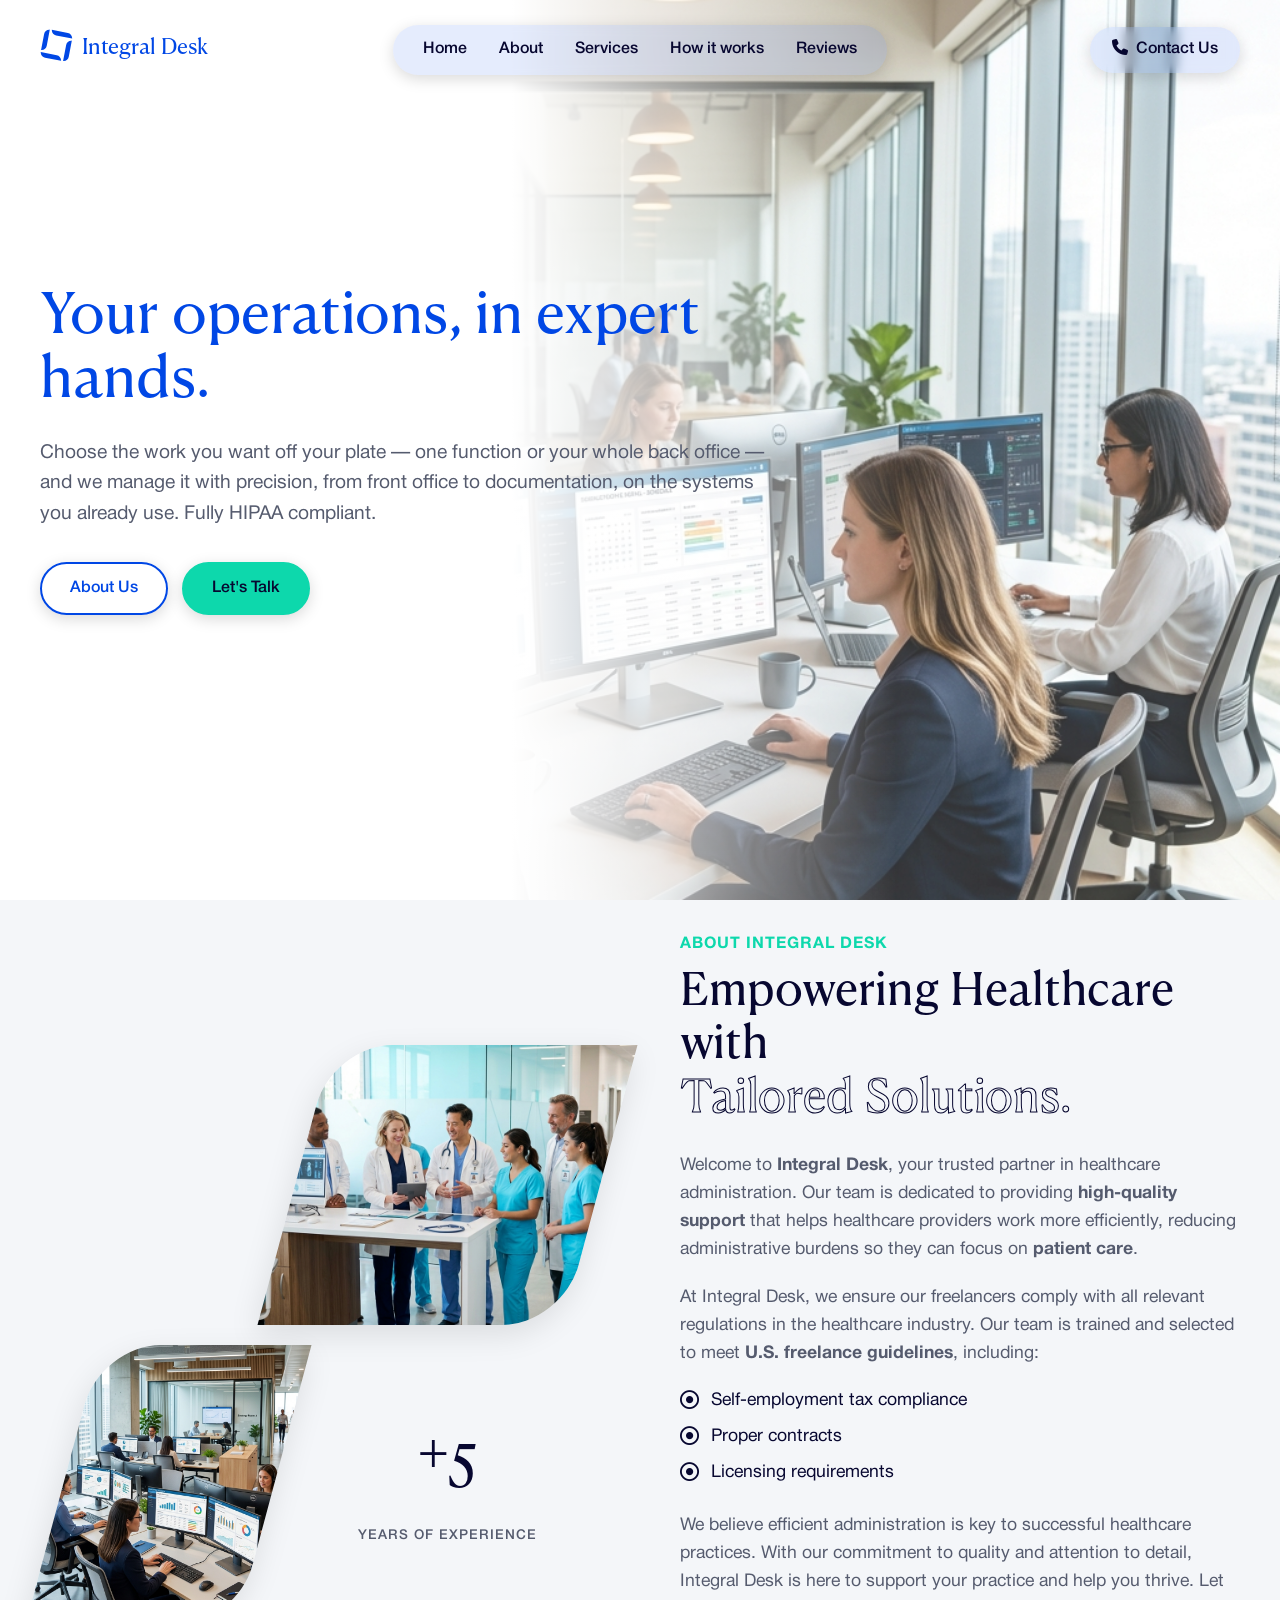
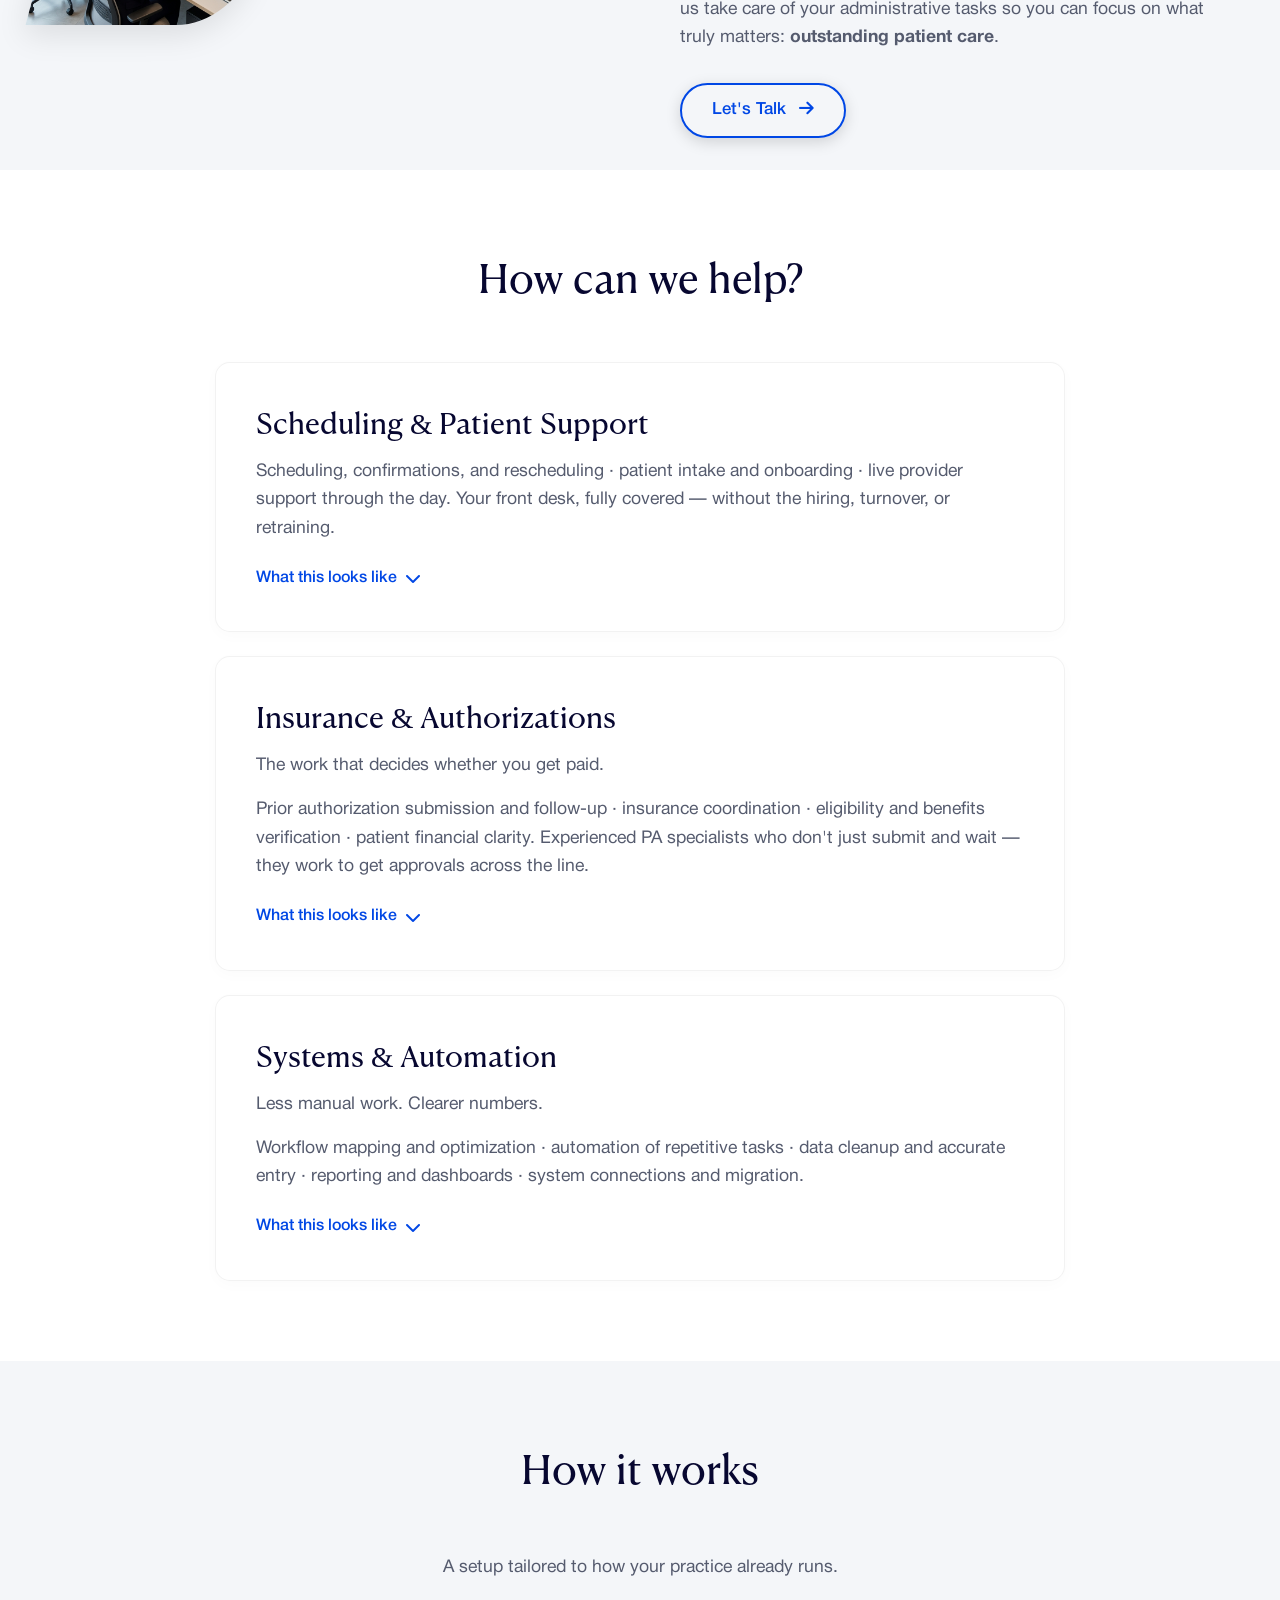
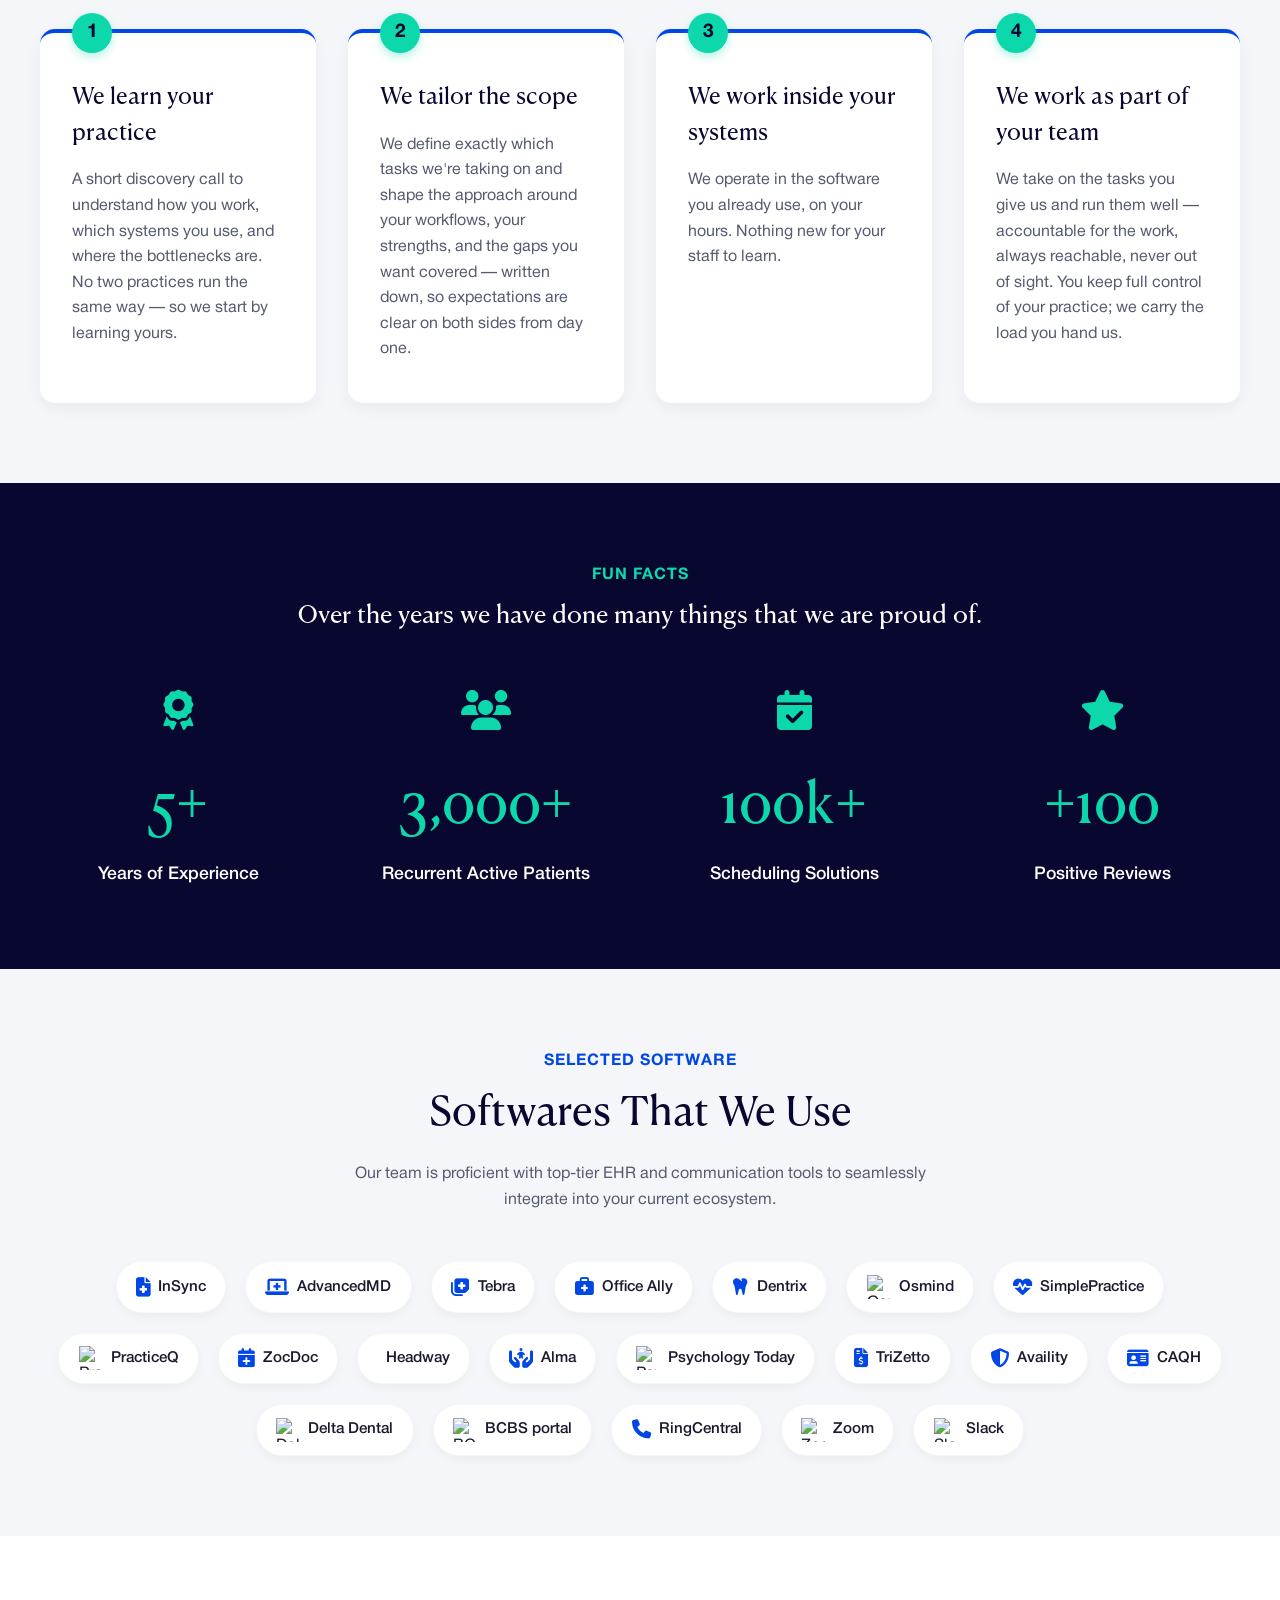
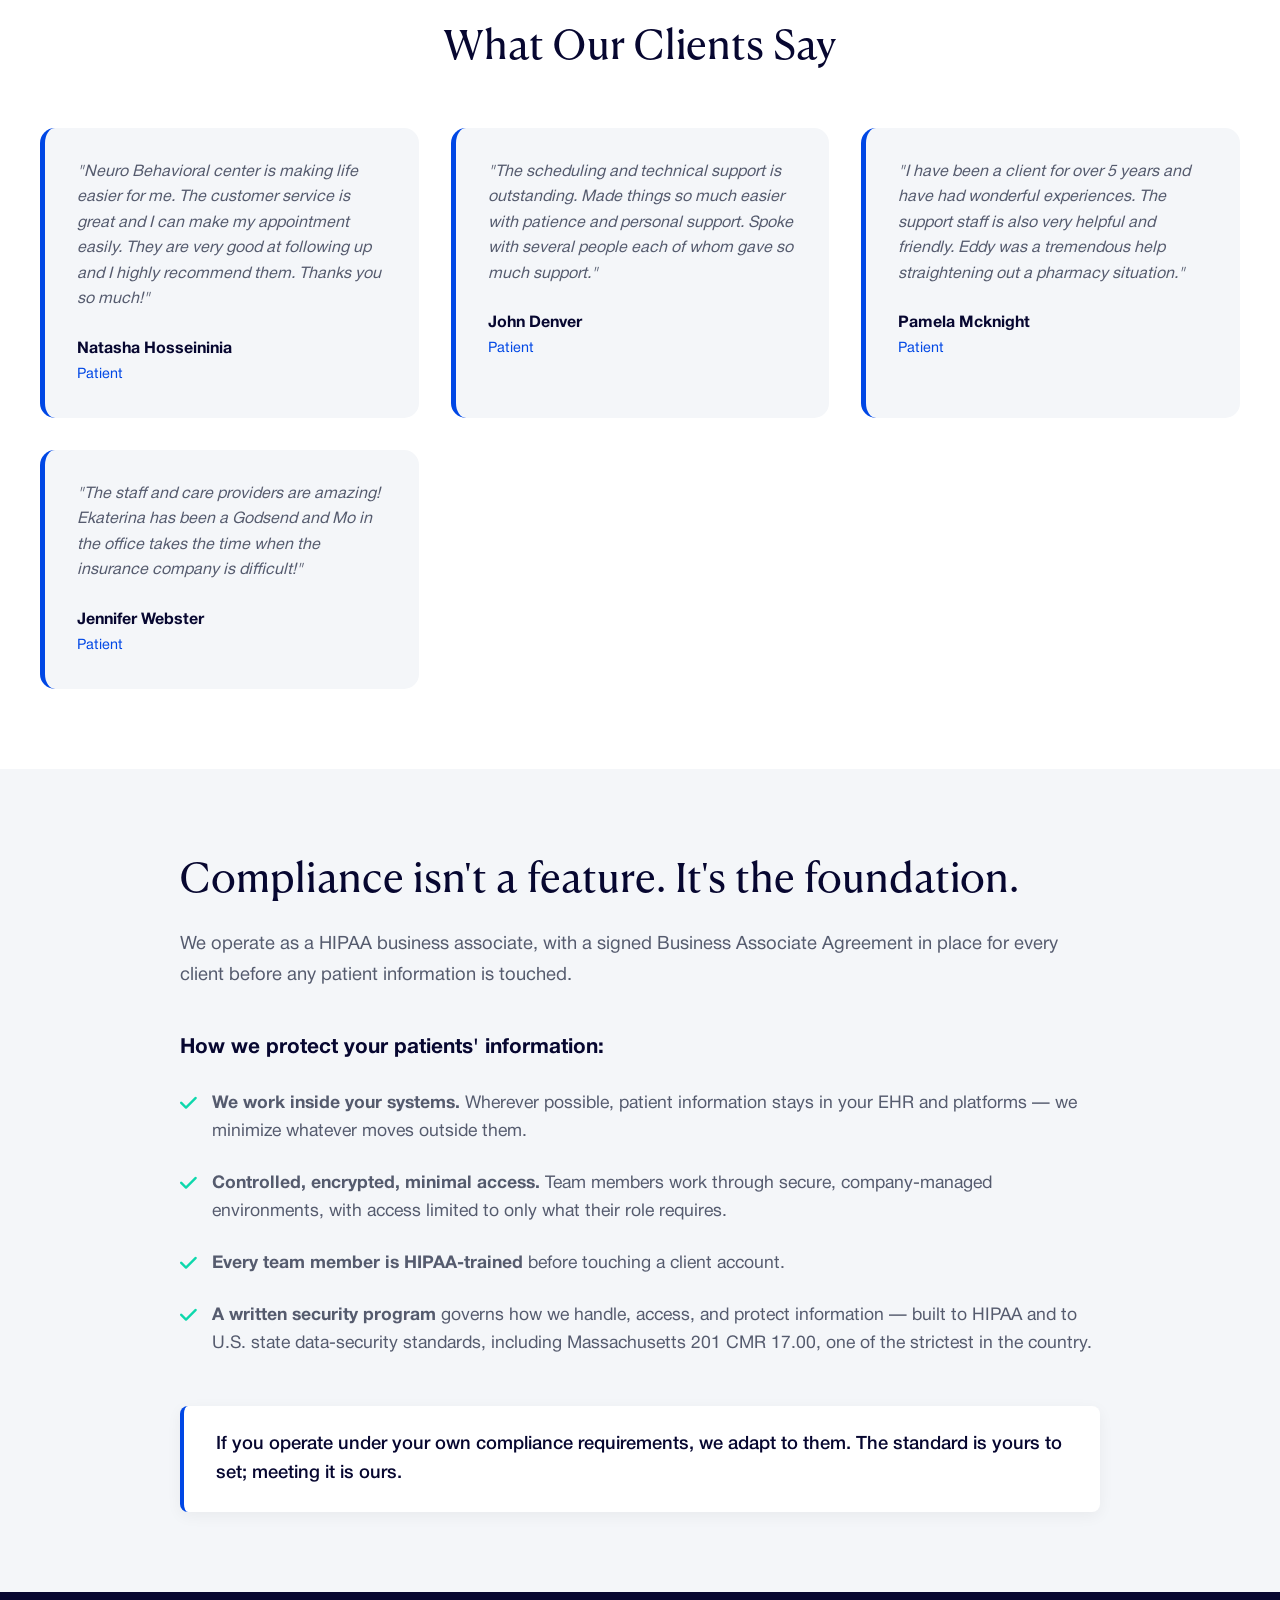
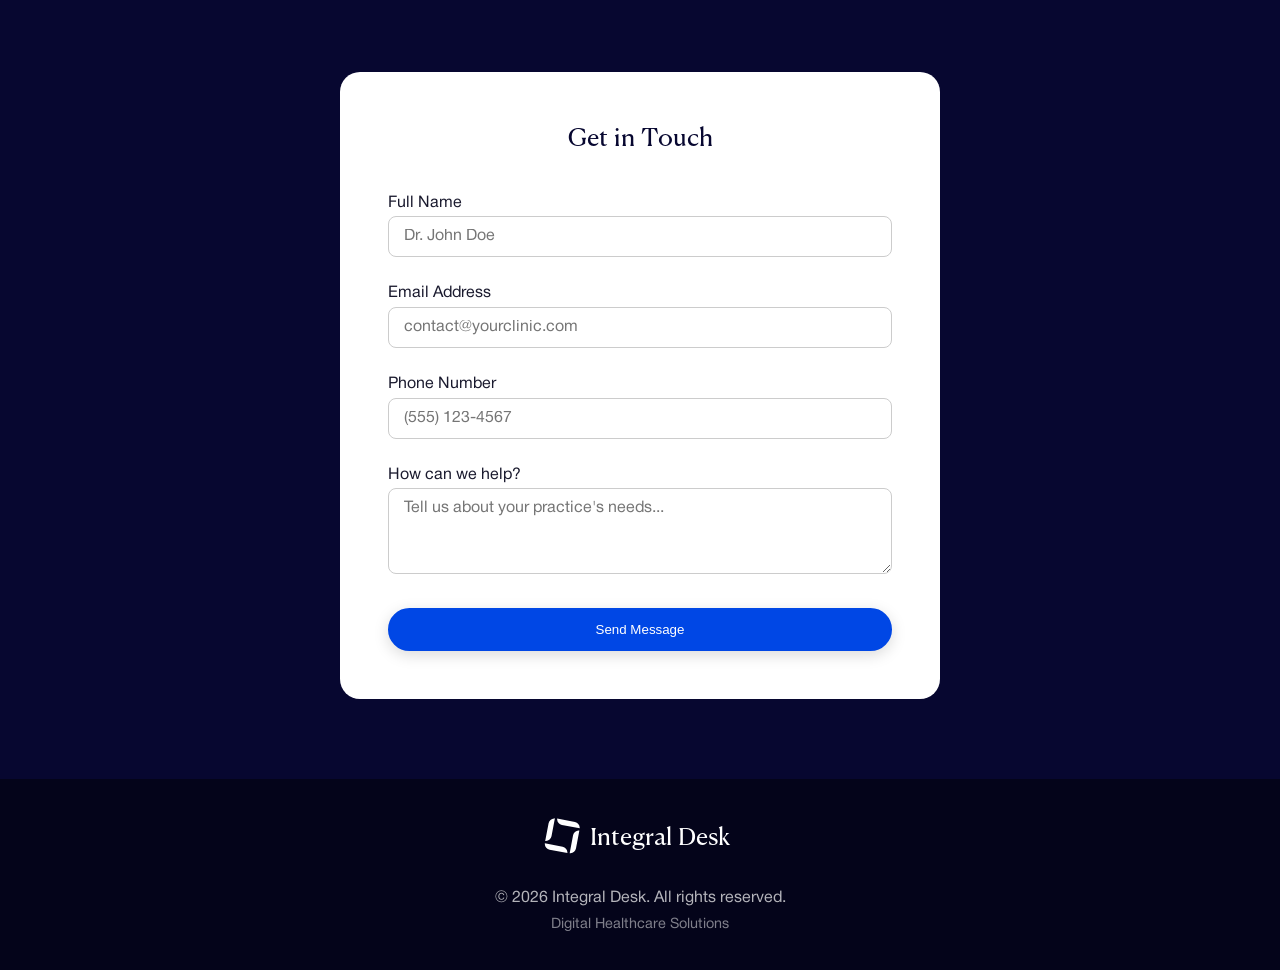
==== commit 5fa30d68: "big content updates" ====
--- a/index.html
+++ b/index.html
@@ -79,8 +79,8 @@
                     <li><a href="#">Home</a></li>
                     <li><a href="#about">About</a></li>
                     <li><a href="#services">Services</a></li>
+                    <li><a href="#how-it-works">How it works</a></li>
                     <li><a href="#testimonials">Reviews</a></li>
-                    <li><a href="faq.html">FAQ</a></li>
                 </ul>
             </div>
             <div class="header-cta">
@@ -97,10 +97,13 @@
     <section id="hero">
         <div class="container hero-content">
             <div class="hero-text reveal">
-                <h1><span style="color: var(--integral-blue);">Seamless Healthcare</span> <span
-                        style="color: var(--flow-pulse);">Operations</span></h1>
-                <p>Elevate your healthcare practice with professional administrative support designed to streamline
-                    operations and enhance patient experiences.</p>
+                <h1 style="font-size: 3.5rem; line-height: 1.15; margin-bottom: 1.5rem;"><span
+                        style="color: var(--integral-blue);">Your operations, in expert hands.</span>
+                    <!-- <br><span style="color: var(--flow-pulse);">in expert hands.</span> -->
+                </h1>
+                <p style="font-size: 1.2rem; margin-bottom: 2rem;">Choose the work you want off your plate — one
+                    function or your whole back office — and we manage it with precision, from front office to
+                    documentation, on the systems you already use. Fully HIPAA compliant.</p>
                 <div>
                     <a href="#about" class="btn btn-ghost">About Us</a>
                     <a href="#contact" class="btn btn-secondary" style="margin-left: 10px;">Let's Talk</a>
@@ -160,9 +163,8 @@
                         truly matters: <strong>outstanding patient care</strong>.</p>
 
                     <div style="margin-top: 2rem;">
-                        <a href="services.html" class="btn btn-ghost"
-                            style="padding: 12px 30px; font-size: 1.05rem;">Get the offer <i
-                                class="fa-solid fa-arrow-right" style="margin-left: 8px;"></i></a>
+                        <a href="#contact" class="btn btn-ghost" style="padding: 12px 30px; font-size: 1.05rem;">Let's
+                            Talk <i class="fa-solid fa-arrow-right" style="margin-left: 8px;"></i></a>
                     </div>
                 </div>
             </div>
@@ -173,34 +175,115 @@
     <section id="services">
         <div class="container">
             <h2 class="section-title reveal">How can we help?</h2>
+            <div class="expandable-services-grid">
+
+                <div class="expandable-service-card reveal delay-100">
+                    <h3>Scheduling & Patient Support</h3>
+                    <div class="service-content-normal">
+                        <p>Scheduling, confirmations, and rescheduling · patient intake and onboarding · live provider
+                            support through the day. Your front desk, fully covered — without the hiring, turnover, or
+                            retraining.</p>
+                    </div>
+                    <div class="service-content-expanded">
+                        <p>We keep your day-to-day running smoothly and look for ways to make it better as we go. We
+                            follow your existing workflows for scheduling and confirmations — then refine them, adding
+                            the small improvements and automations that remove friction over time.</p>
+                        <p>We can handle your phones completely, so no call goes unanswered and no patient is left
+                            waiting.</p>
+                        <p>And we make sure patients don't fall through the cracks. We can set up scheduled outreach,
+                            quarterly recall lists, and a strategic approach to keeping your schedule full — and when
+                            patients do drop off, we can look into why and report back, so you can see what's actually
+                            happening in your practice.</p>
+                    </div>
+                    <div class="expand-indicator" style="color: var(--integral-blue); font-weight: 500; display: flex; align-items: center; gap: 8px; margin-top: 1rem;">What this looks like <i class="fa-solid fa-chevron-down"></i></div>
+                </div>
+
+                <div class="expandable-service-card reveal delay-200">
+                    <h3>Insurance & Authorizations</h3>
+                    <h5 class="service-subtitle">The work that decides whether you get paid.</h5>
+                    <div class="service-content-normal">
+                        <p>Prior authorization submission and follow-up · insurance coordination · eligibility and
+                            benefits verification · patient financial clarity. Experienced PA specialists who don't just
+                            submit and wait — they work to get approvals across the line.</p>
+                    </div>
+                    <div class="service-content-expanded">
+                        <p>Our prior authorization specialists do more than file paperwork. They advise providers on the
+                            note improvements that strengthen an approval, keep your staff current on insurance
+                            guidelines, and follow up on every submission until there's a decision — no auth left
+                            sitting in limbo.</p>
+                        <p>Eligibility and benefits are verified before the visit, so coverage problems — an inactive
+                            plan, a required auth, a changed policy — surface early, not at check-in. Patients know
+                            their copay and responsibility before they arrive, which means fewer disputes, a faster
+                            front desk, and no surprises.</p>
+                        <p>Where a practice wants it, we can also manage patient balance follow-up — set up to your
+                            policies, working through your systems, so responsibility is handled consistently and
+                            respectfully without pulling your staff off other work.</p>
+                    </div>
+                    <div class="expand-indicator" style="color: var(--integral-blue); font-weight: 500; display: flex; align-items: center; gap: 8px; margin-top: 1rem;">What this looks like <i class="fa-solid fa-chevron-down"></i></div>
+                </div>
+
+                <div class="expandable-service-card reveal delay-300">
+                    <h3>Systems & Automation</h3>
+                    <h5 class="service-subtitle">Less manual work. Clearer numbers.</h5>
+                    <div class="service-content-normal">
+                        <p>Workflow mapping and optimization · automation of repetitive tasks · data cleanup and
+                            accurate entry · reporting and dashboards · system connections and migration.</p>
+                    </div>
+                    <div class="service-content-expanded">
+                        <p>We start by mapping how work actually moves through your practice — then strip out the
+                            repetitive steps, automating what's worth automating and leaving the rest clean and simple.
+                            The goal is less manual work for your staff, not technology for its own sake.</p>
+                        <p>We connect the tools you already use so information passes between them instead of being
+                            retyped, and we clean up the data you already have — deduping records, fixing
+                            inconsistencies, standardizing how things are entered — so what's in your system can be
+                            trusted.</p>
+                        <p>And we turn that data into something you can actually read. Clear reporting on the numbers
+                            that matter — no-show rates, schedule gaps, authorization turnaround, patient volume — so
+                            you can see how your practice is really running, not guess at it.</p>
+                        <p>We also document the workflows we manage, so the way things are done is written down and
+                            repeatable — never living in one person's head.</p>
+                    </div>
+                    <div class="expand-indicator" style="color: var(--integral-blue); font-weight: 500; display: flex; align-items: center; gap: 8px; margin-top: 1rem;">What this looks like <i class="fa-solid fa-chevron-down"></i></div>
+                </div>
+
+            </div>
+        </div>
+    </section>
+
+    <!-- How it works Section -->
+    <section id="how-it-works" class="light-bg">
+        <div class="container">
+            <h2 class="section-title reveal">How it works</h2>
             <p style="text-align: center; max-width: 700px; margin: 0 auto 3rem; color: var(--text-muted); font-size: 1.1rem;"
                 class="reveal delay-100">
-                Are you in need of specialized administrative support for your healthcare practice? Integral Desk offers
-                tailored services to improve patient care.
+                A setup tailored to how your practice already runs.
             </p>
-            <div class="services-grid">
-                <div class="service-card reveal delay-200">
-                    <div class="service-icon"><i class="fa-solid fa-headset"></i></div>
-                    <h3>Provider Support</h3>
-                    <p>Dedicated live support for healthcare providers, managing patient check-ins, appointment
-                        scheduling, and special requests.</p>
-                </div>
-                <div class="service-card reveal delay-300">
-                    <div class="service-icon"><i class="fa-solid fa-calendar-check"></i></div>
-                    <h3>Scheduling Solutions</h3>
-                    <p>Streamlined scheduling solutions optimizing calendar management and minimizing patient wait times
-                        efficiently.</p>
-                </div>
-                <div class="service-card reveal delay-400">
-                    <div class="service-icon"><i class="fa-solid fa-laptop-medical"></i></div>
-                    <h3>Medical Virtual Assistant</h3>
-                    <p>Remote employees acting as an extension of your team, trained to handle your specific medical
-                        workflow.</p>
-                </div>
-            </div>
-            <div style="text-align: center; margin-top: 4rem;">
-                <a href="services.html" class="btn btn-primary" style="padding: 15px 40px; font-size: 1.1rem;">View All
-                    Services</a>
+            <div class="process-grid">
+                <div class="process-step reveal delay-100">
+                    <div class="step-number">1</div>
+                    <h3>We learn your practice</h3>
+                    <p>A short discovery call to understand how you work, which systems you use, and where the
+                        bottlenecks are. No two practices run the same way — so we start by learning yours.</p>
+                </div>
+                <div class="process-step reveal delay-200">
+                    <div class="step-number">2</div>
+                    <h3>We tailor the scope</h3>
+                    <p>We define exactly which tasks we're taking on and shape the approach around your workflows, your
+                        strengths, and the gaps you want covered — written down, so expectations are clear on both sides
+                        from day one.</p>
+                </div>
+                <div class="process-step reveal delay-300">
+                    <div class="step-number">3</div>
+                    <h3>We work inside your systems</h3>
+                    <p>We operate in the software you already use, on your hours. Nothing new for your staff to learn.
+                    </p>
+                </div>
+                <div class="process-step reveal delay-400">
+                    <div class="step-number">4</div>
+                    <h3>We work as part of your team</h3>
+                    <p>We take on the tasks you give us and run them well — accountable for the work, always reachable,
+                        never out of sight. You keep full control of your practice; we carry the load you hand us.</p>
+                </div>
             </div>
         </div>
     </section>
@@ -255,31 +338,27 @@
                     top-tier EHR and communication tools to seamlessly integrate into your current ecosystem.</p>
             </div>
 
-            <div class="software-grid">
-                <div class="software-item reveal delay-100">
-                    <div
-                        style="background: var(--white); padding: 30px; border-radius: 15px; box-shadow: 0 5px 15px rgba(0,0,0,0.05);">
-                        <i class="fa-solid fa-phone-volume" style="font-size: 4rem; color: var(--deep-navy);"></i>
-                    </div>
-                    <h4>RingCentral</h4>
-                    <p style="font-size: 0.9rem; color: var(--text-muted);">Communication</p>
-                </div>
-                <div class="software-item reveal delay-200">
-                    <div
-                        style="background: var(--white); padding: 30px; border-radius: 15px; box-shadow: 0 5px 15px rgba(0,0,0,0.05);">
-                        <i class="fa-solid fa-video" style="font-size: 4rem; color: var(--integral-blue);"></i>
-                    </div>
-                    <h4>Zoom</h4>
-                    <p style="font-size: 0.9rem; color: var(--text-muted);">Telehealth</p>
-                </div>
-                <div class="software-item reveal delay-300">
-                    <div
-                        style="background: var(--white); padding: 30px; border-radius: 15px; box-shadow: 0 5px 15px rgba(0,0,0,0.05);">
-                        <i class="fa-solid fa-file-medical" style="font-size: 4rem; color: var(--flow-pulse);"></i>
-                    </div>
-                    <h4>Insync</h4>
-                    <p style="font-size: 0.9rem; color: var(--text-muted);">EHR System</p>
-                </div>
+            <div class="software-logo-grid reveal delay-200">
+                <div class="software-logo-item"><i class="fa-solid fa-file-medical"></i> <span>InSync</span></div>
+                <div class="software-logo-item"><i class="fa-solid fa-laptop-medical"></i> <span>AdvancedMD</span></div>
+                <div class="software-logo-item"><i class="fa-solid fa-notes-medical"></i> <span>Tebra</span></div>
+                <div class="software-logo-item"><i class="fa-solid fa-briefcase-medical"></i> <span>Office Ally</span></div>
+                <div class="software-logo-item"><i class="fa-solid fa-tooth"></i> <span>Dentrix</span></div>
+                <div class="software-logo-item"><img src="https://www.google.com/s2/favicons?domain=osmind.org&sz=128" alt="Osmind logo" style="width: 24px; height: 24px;"> <span>Osmind</span></div>
+                <div class="software-logo-item"><i class="fa-solid fa-heart-pulse"></i> <span>SimplePractice</span></div>
+                <div class="software-logo-item"><img src="https://www.google.com/s2/favicons?domain=intakeq.com&sz=128" alt="PracticeQ logo" style="width: 24px; height: 24px;"> <span>PracticeQ</span></div>
+                <div class="software-logo-item"><i class="fa-solid fa-calendar-plus"></i> <span>ZocDoc</span></div>
+                <div class="software-logo-item"><i class="fa-solid fa-head-side-medical"></i> <span>Headway</span></div>
+                <div class="software-logo-item"><i class="fa-solid fa-hands-holding-child"></i> <span>Alma</span></div>
+                <div class="software-logo-item"><img src="https://www.google.com/s2/favicons?domain=psychologytoday.com&sz=128" alt="Psychology Today logo" style="width: 24px; height: 24px;"> <span>Psychology Today</span></div>
+                <div class="software-logo-item"><i class="fa-solid fa-file-invoice-dollar"></i> <span>TriZetto</span></div>
+                <div class="software-logo-item"><i class="fa-solid fa-shield-halved"></i> <span>Availity</span></div>
+                <div class="software-logo-item"><i class="fa-solid fa-id-card"></i> <span>CAQH</span></div>
+                <div class="software-logo-item"><img src="https://www.google.com/s2/favicons?domain=deltadental.com&sz=128" alt="Delta Dental logo" style="width: 24px; height: 24px;"> <span>Delta Dental</span></div>
+                <div class="software-logo-item"><img src="https://www.google.com/s2/favicons?domain=bcbs.com&sz=128" alt="BCBS logo" style="width: 24px; height: 24px;"> <span>BCBS portal</span></div>
+                <div class="software-logo-item"><i class="fa-solid fa-phone"></i> <span>RingCentral</span></div>
+                <div class="software-logo-item"><img src="https://www.google.com/s2/favicons?domain=zoom.us&sz=128" alt="Zoom logo" style="width: 24px; height: 24px;"> <span>Zoom</span></div>
+                <div class="software-logo-item"><img src="https://www.google.com/s2/favicons?domain=slack.com&sz=128" alt="Slack logo" style="width: 24px; height: 24px;"> <span>Slack</span></div>
             </div>
         </div>
     </section>
@@ -319,6 +398,42 @@
                         and Mo in the office takes the time when the insurance company is difficult!"</p>
                     <p class="testimonial-author">Jennifer Webster</p>
                     <p class="testimonial-role">Patient</p>
+                </div>
+            </div>
+        </div>
+    </section>
+
+    <!-- Compliance Section -->
+    <section id="compliance" class="light-bg">
+        <div class="container" style="max-width: 1000px;">
+            <div class="reveal">
+                <h2 style="font-size: 2.5rem; margin-bottom: 1rem; color: var(--deep-navy);">Compliance isn't a feature. It's the foundation.</h2>
+                <p style="font-size: 1.15rem; margin-bottom: 2.5rem; color: var(--text-muted); line-height: 1.7;">
+                    We operate as a HIPAA business associate, with a signed Business Associate Agreement in place for every client before any patient information is touched.
+                </p>
+                <h4 style="font-size: 1.3rem; margin-bottom: 1.5rem; color: var(--deep-navy); font-weight: bold; font-family: var(--font-body);">How we protect your patients' information:</h4>
+                <div class="compliance-list" style="display: flex; flex-direction: column; gap: 1.5rem; margin-bottom: 3rem;">
+                    <div style="display: flex; gap: 15px; align-items: flex-start;">
+                        <i class="fa-solid fa-check" style="color: var(--flow-pulse); font-size: 1.2rem; margin-top: 5px;"></i> 
+                        <p style="margin: 0; font-size: 1.1rem; color: var(--text-muted);"><strong>We work inside your systems.</strong> Wherever possible, patient information stays in your EHR and platforms — we minimize whatever moves outside them.</p>
+                    </div>
+                    <div style="display: flex; gap: 15px; align-items: flex-start;">
+                        <i class="fa-solid fa-check" style="color: var(--flow-pulse); font-size: 1.2rem; margin-top: 5px;"></i> 
+                        <p style="margin: 0; font-size: 1.1rem; color: var(--text-muted);"><strong>Controlled, encrypted, minimal access.</strong> Team members work through secure, company-managed environments, with access limited to only what their role requires.</p>
+                    </div>
+                    <div style="display: flex; gap: 15px; align-items: flex-start;">
+                        <i class="fa-solid fa-check" style="color: var(--flow-pulse); font-size: 1.2rem; margin-top: 5px;"></i> 
+                        <p style="margin: 0; font-size: 1.1rem; color: var(--text-muted);"><strong>Every team member is HIPAA-trained</strong> before touching a client account.</p>
+                    </div>
+                    <div style="display: flex; gap: 15px; align-items: flex-start;">
+                        <i class="fa-solid fa-check" style="color: var(--flow-pulse); font-size: 1.2rem; margin-top: 5px;"></i> 
+                        <p style="margin: 0; font-size: 1.1rem; color: var(--text-muted);"><strong>A written security program</strong> governs how we handle, access, and protect information — built to HIPAA and to U.S. state data-security standards, including Massachusetts 201 CMR 17.00, one of the strictest in the country.</p>
+                    </div>
+                </div>
+                <div style="background: var(--white); padding: 1.5rem 2rem; border-left: 4px solid var(--integral-blue); border-radius: 8px; box-shadow: 0 4px 15px rgba(0,0,0,0.05);">
+                    <p style="font-size: 1.15rem; color: var(--deep-navy); margin: 0; font-weight: 500;">
+                        If you operate under your own compliance requirements, we adapt to them. The standard is yours to set; meeting it is ours.
+                    </p>
                 </div>
             </div>
         </div>
@@ -421,6 +536,14 @@
         </div>
     </footer>
 
+    <!-- Service Modal Overlay -->
+    <div id="service-modal" class="modal-overlay">
+        <div class="modal-content">
+            <button class="modal-close"><i class="fa-solid fa-xmark"></i></button>
+            <div id="modal-body"></div>
+        </div>
+    </div>
+
     <script src="js/script.js"></script>
 </body>
 
--- a/css/styles.css
+++ b/css/styles.css
@@ -449,41 +449,153 @@
     border-radius: 20px;
 }
 
-/* Services Section */
-
-.services-grid {
-    display: grid;
-    grid-template-columns: repeat(auto-fit, minmax(300px, 1fr));
-    gap: 2rem;
-}
-
-.service-card {
+/* Expandable Services Grid */
+.expandable-services-grid {
+    display: flex;
+    flex-direction: column;
+    gap: 1.5rem;
+    max-width: 850px;
+    margin: 0 auto;
+}
+
+.expandable-service-card {
     background: var(--white);
-    padding: 2.5rem 2rem;
+    border: 1px solid rgba(0, 0, 0, 0.05);
     border-radius: 15px;
-    box-shadow: 0 10px 30px rgba(0, 0, 0, 0.05);
+    padding: 2.5rem;
+    box-shadow: 0 4px 15px rgba(0, 0, 0, 0.02);
+    transition: all 0.3s cubic-bezier(0.25, 0.46, 0.45, 0.94);
+    cursor: pointer;
+    overflow: hidden;
+}
+
+.expandable-service-card:hover {
+    transform: translateY(-5px);
+    border-color: var(--flow-pulse);
+    box-shadow: 0 10px 30px rgba(0, 71, 229, 0.08);
+}
+
+.expandable-service-card h3 {
+    margin-bottom: 0.5rem;
+    font-size: 1.8rem;
+    color: var(--deep-navy);
+}
+
+.service-subtitle {
+    font-size: 1.1rem;
+    color: var(--text-muted);
+    margin-bottom: 1rem;
+    font-family: var(--font-body);
+}
+
+.service-content-normal {
+    color: var(--text-muted);
+    font-size: 1.1rem;
+    line-height: 1.6;
+    margin-bottom: 1.5rem;
+}
+
+.service-content-expanded {
+    display: none;
+    color: var(--text-muted);
+    font-size: 1.1rem;
+    line-height: 1.6;
+    margin-bottom: 1.5rem;
+    border-top: 1px solid rgba(0,0,0,0.05);
+    padding-top: 1.5rem;
+}
+
+.service-content-expanded p {
+    margin-bottom: 1rem;
+}
+
+.service-content-expanded p:last-child {
+    margin-bottom: 0;
+}
+
+.expand-indicator {
     transition: var(--transition);
-    text-align: center;
-}
-
-.service-card:hover {
-    transform: translateY(-10px);
-    box-shadow: 0 15px 40px rgba(0, 71, 229, 0.1);
-}
-
-.service-icon {
-    font-size: 3rem;
-    color: var(--flow-pulse);
+}
+
+.expandable-service-card:hover .expand-indicator {
+    color: var(--flow-pulse) !important;
+}
+
+/* Modal Overlay */
+.modal-overlay {
+    position: fixed;
+    top: 0;
+    left: 0;
+    width: 100%;
+    height: 100%;
+    background: rgba(7, 7, 48, 0.8);
+    display: flex;
+    align-items: center;
+    justify-content: center;
+    z-index: 2000;
+    opacity: 0;
+    visibility: hidden;
+    transition: var(--transition);
+    backdrop-filter: blur(5px);
+}
+
+.modal-overlay.active {
+    opacity: 1;
+    visibility: visible;
+}
+
+.modal-content {
+    background: var(--white);
+    border-radius: 15px;
+    width: 90%;
+    max-width: 800px;
+    max-height: 90vh;
+    overflow-y: auto;
+    padding: 3rem;
+    position: relative;
+    transform: scale(0.9);
+    transition: all 0.4s cubic-bezier(0.25, 0.46, 0.45, 0.94);
+    box-shadow: 0 20px 50px rgba(0,0,0,0.3);
+}
+
+.modal-overlay.active .modal-content {
+    transform: scale(1);
+}
+
+.modal-content h3 {
+    font-size: 2.2rem;
+    font-family: var(--font-heading);
+    color: var(--deep-navy);
     margin-bottom: 1.5rem;
-}
-
-.service-card h3 {
-    margin-bottom: 1rem;
+    line-height: 1.2;
+}
+
+.modal-content .service-subtitle {
+    font-size: 1.15rem;
+    color: var(--integral-blue);
+    margin-bottom: 1.5rem;
+    font-weight: 500;
+}
+
+.modal-close {
+    position: absolute;
+    top: 1.5rem;
+    right: 1.5rem;
+    background: none;
+    border: none;
     font-size: 1.5rem;
-}
-
-.service-card p {
     color: var(--text-muted);
+    cursor: pointer;
+    transition: var(--transition);
+}
+
+.modal-close:hover {
+    color: var(--integral-blue);
+}
+
+@keyframes fadeIn {
+    from { opacity: 0; transform: translateY(-10px); }
+    to { opacity: 1; transform: translateY(0); }
 }
 
 /* Fun Facts Section */
@@ -515,35 +627,93 @@
     font-weight: 500;
 }
 
-/* Software Section */
-.software-grid {
-    display: flex;
+/* Process Grid Section */
+.process-grid {
+    display: grid;
+    grid-template-columns: repeat(auto-fit, minmax(250px, 1fr));
+    gap: 2rem;
+    margin-top: 2rem;
+}
+
+.process-step {
+    background: var(--white);
+    padding: 2.5rem 2rem;
+    border-radius: 15px;
+    box-shadow: 0 5px 15px rgba(0,0,0,0.05);
+    text-align: left;
+    position: relative;
+    border-top: 4px solid var(--integral-blue);
+    transition: var(--transition);
+}
+
+.process-step:hover {
+    transform: translateY(-5px);
+    box-shadow: 0 10px 25px rgba(0,0,0,0.1);
+}
+
+.step-number {
+    position: absolute;
+    top: -20px;
+    left: 2rem;
+    background: var(--flow-pulse);
+    color: var(--deep-navy);
+    width: 40px;
+    height: 40px;
+    display: flex;
+    align-items: center;
     justify-content: center;
+    border-radius: 50%;
+    font-weight: bold;
+    font-size: 1.2rem;
+    box-shadow: 0 4px 10px rgba(13, 216, 172, 0.3);
+}
+
+.process-step h3 {
+    margin-bottom: 1rem;
+    margin-top: 0.5rem;
+    font-size: 1.4rem;
+}
+
+.process-step p {
+    color: var(--text-muted);
+}
+
+/* Software Logo Grid */
+.software-logo-grid {
+    display: flex;
     flex-wrap: wrap;
-    gap: 3rem;
+    justify-content: center;
+    gap: 1.2rem;
     margin-top: 3rem;
 }
 
-.software-item {
-    text-align: center;
-    width: 200px;
-}
-
-.software-item img {
-    width: 100%;
-    height: auto;
-    border-radius: 10px;
-    box-shadow: 0 5px 15px rgba(0, 0, 0, 0.08);
+.software-logo-item {
+    background: var(--white);
+    padding: 0.8rem 1.2rem;
+    border-radius: 30px;
+    box-shadow: 0 4px 10px rgba(0,0,0,0.04);
+    display: flex;
+    align-items: center;
+    gap: 8px;
     transition: var(--transition);
-}
-
-.software-item img:hover {
-    transform: scale(1.05);
-}
-
-.software-item h4 {
-    margin-top: 1rem;
+    border: 1px solid rgba(0,0,0,0.03);
+}
+
+.software-logo-item:hover {
+    transform: translateY(-3px);
+    box-shadow: 0 8px 20px rgba(0,0,0,0.08);
+    border-color: rgba(0, 71, 229, 0.2);
+}
+
+.software-logo-item i {
     font-size: 1.2rem;
+    color: var(--integral-blue);
+}
+
+.software-logo-item span {
+    font-weight: 500;
+    color: var(--text-dark);
+    font-size: 0.95rem;
 }
 
 /* Testimonials Section */
@@ -636,7 +806,8 @@
     }
 
     .about-grid,
-    .services-grid,
+    .expandable-services-grid,
+    .process-grid,
     .facts-grid,
     .testimonials-grid {
         grid-template-columns: 1fr;
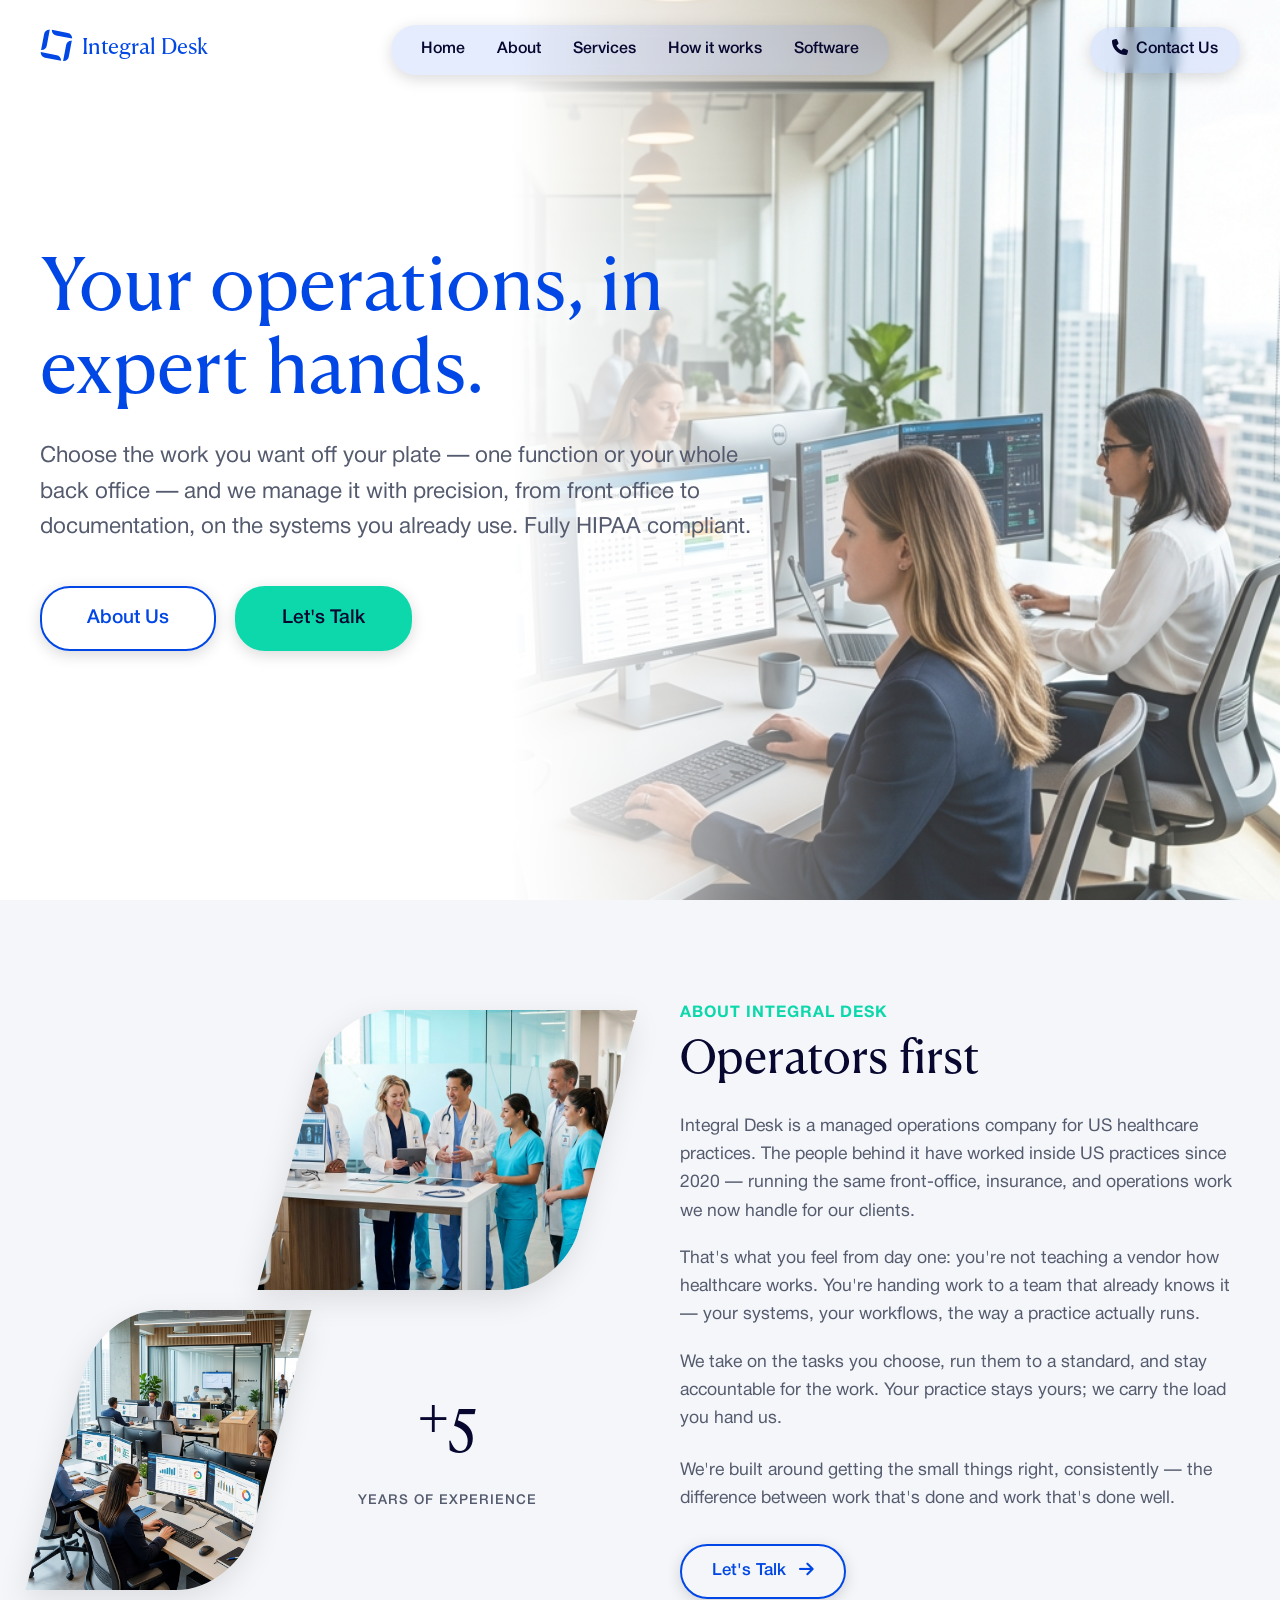
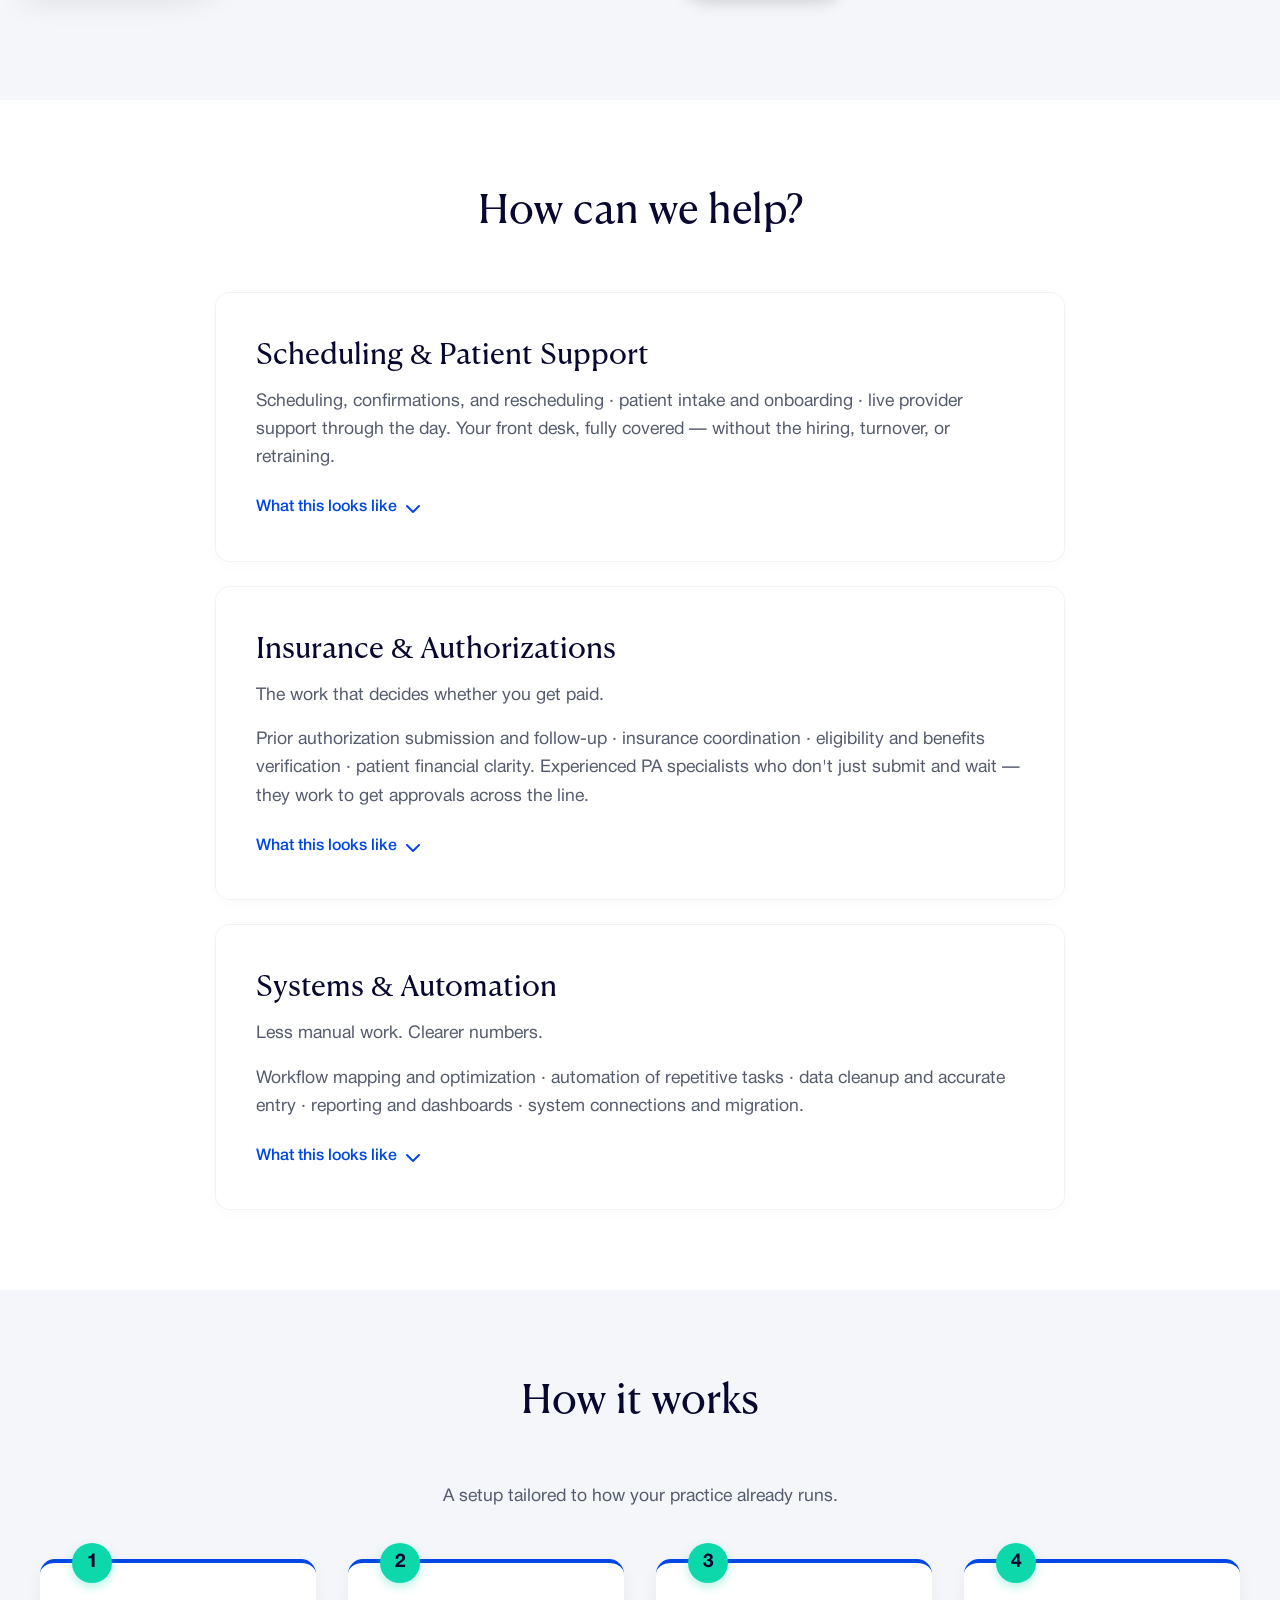
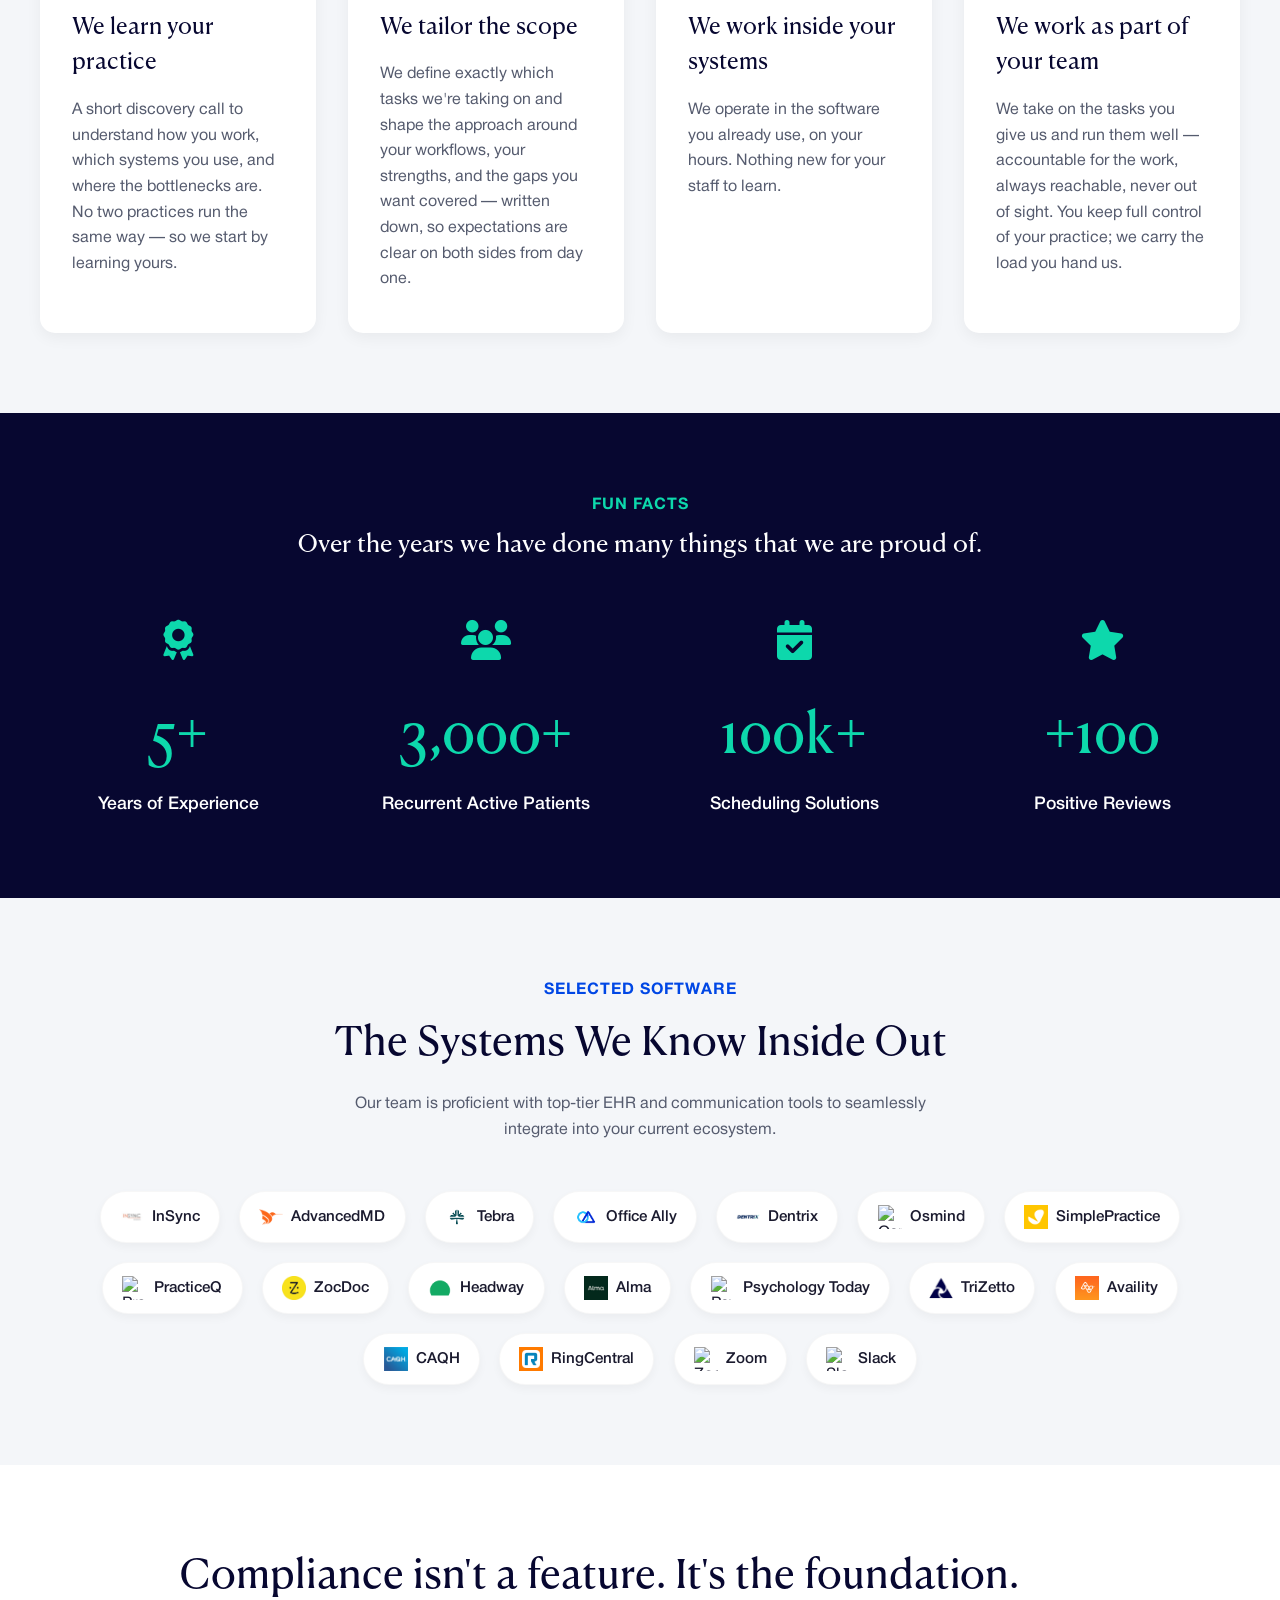
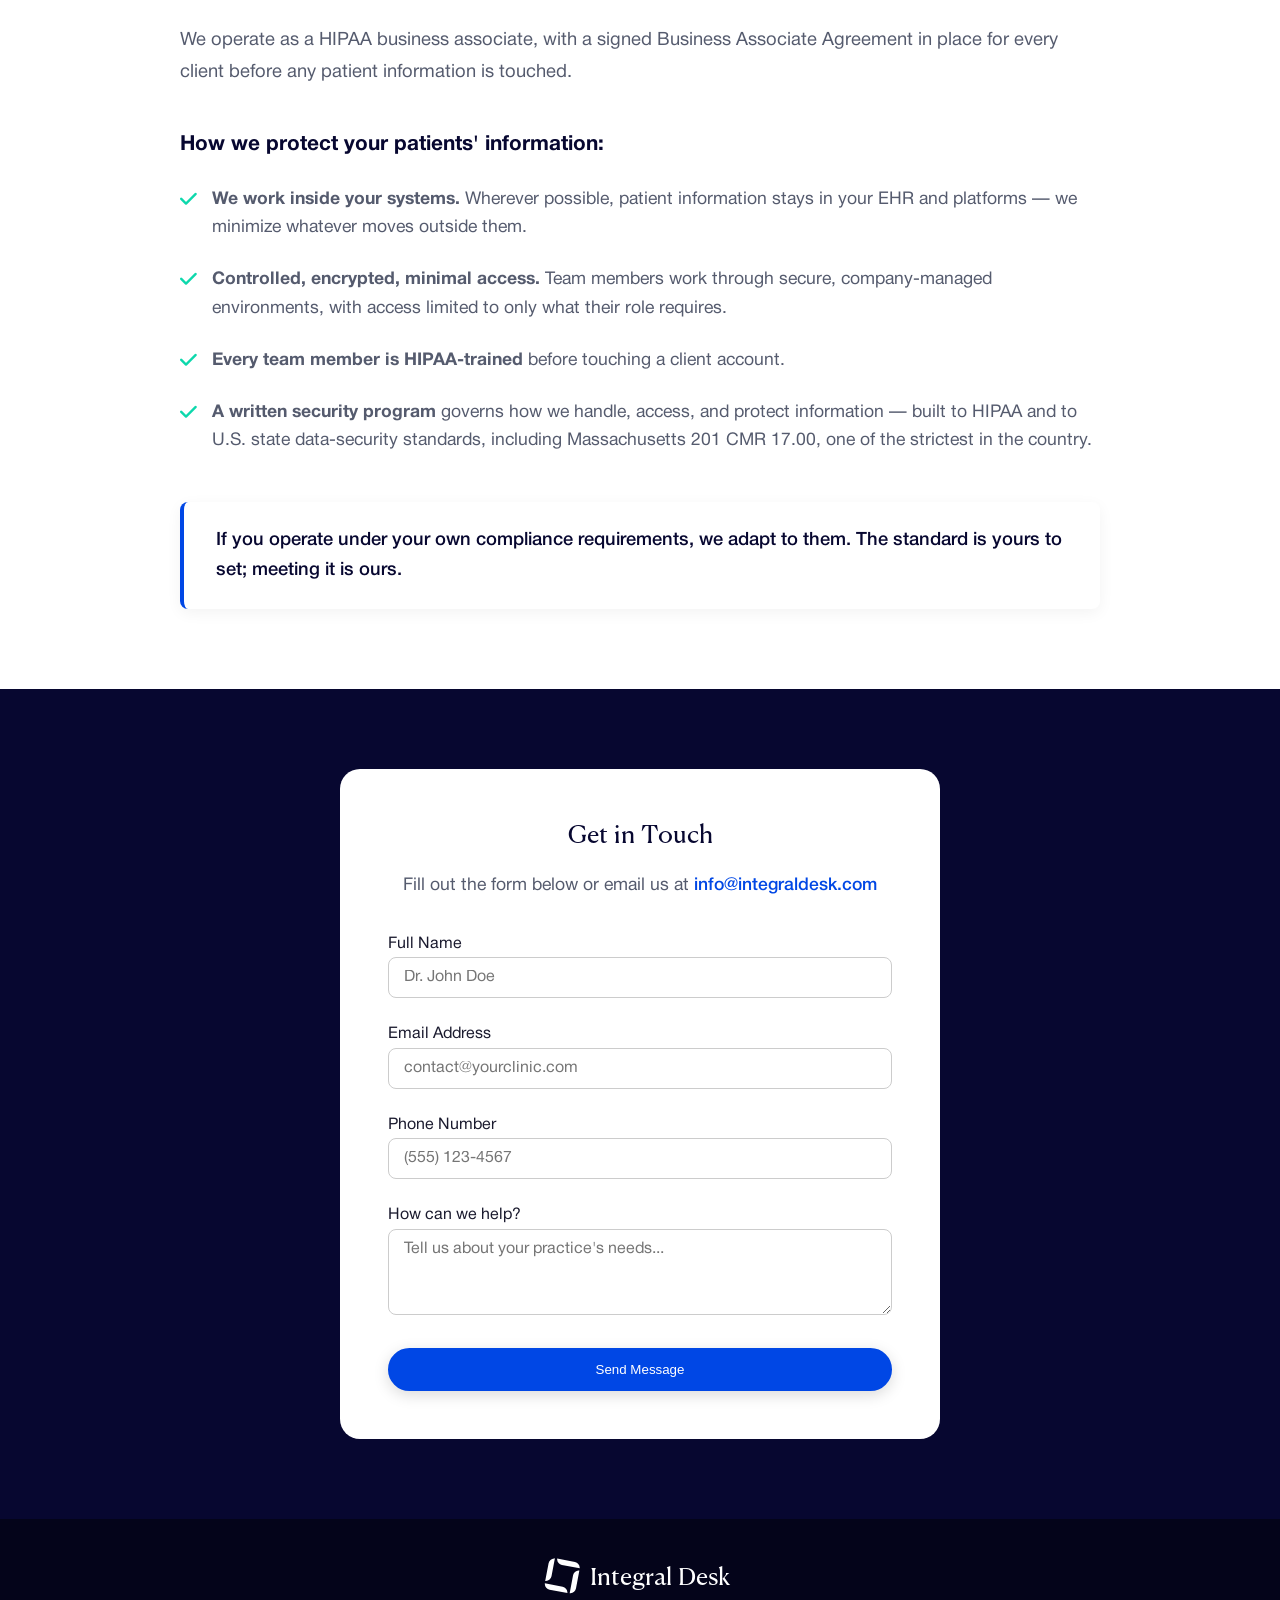
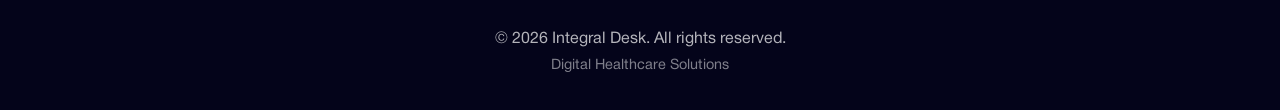
==== commit 11699ce3: "updates" ====
--- a/index.html
+++ b/index.html
@@ -7,7 +7,7 @@
     <title>Integral Desk | Digital Healthcare Solutions</title>
     <meta name="description"
         content="Integral Desk helps healthcare providers reach their goals with efficient, reliable, and high-quality administrative support.">
-    <link rel="stylesheet" href="css/styles.css">
+    <link rel="stylesheet" href="css/styles.css?v=1.02">
     <!-- Font Awesome for Icons -->
     <link rel="stylesheet" href="https://cdnjs.cloudflare.com/ajax/libs/font-awesome/6.4.0/css/all.min.css">
 </head>
@@ -80,7 +80,8 @@
                     <li><a href="#about">About</a></li>
                     <li><a href="#services">Services</a></li>
                     <li><a href="#how-it-works">How it works</a></li>
-                    <li><a href="#testimonials">Reviews</a></li>
+                    <li><a href="#software">Software</a></li>
+                    <!-- <li><a href="#testimonials">Reviews</a></li> -->
                 </ul>
             </div>
             <div class="header-cta">
@@ -97,16 +98,18 @@
     <section id="hero">
         <div class="container hero-content">
             <div class="hero-text reveal">
-                <h1 style="font-size: 3.5rem; line-height: 1.15; margin-bottom: 1.5rem;"><span
+                <h1 style="font-size: 4.5rem; line-height: 1.15; margin-bottom: 1.5rem;"><span
                         style="color: var(--integral-blue);">Your operations, in expert hands.</span>
                     <!-- <br><span style="color: var(--flow-pulse);">in expert hands.</span> -->
                 </h1>
-                <p style="font-size: 1.2rem; margin-bottom: 2rem;">Choose the work you want off your plate — one
+                <p style="font-size: 1.4rem; margin-bottom: 2.5rem; line-height: 1.6;">Choose the work you want off your
+                    plate — one
                     function or your whole back office — and we manage it with precision, from front office to
                     documentation, on the systems you already use. Fully HIPAA compliant.</p>
                 <div>
-                    <a href="#about" class="btn btn-ghost">About Us</a>
-                    <a href="#contact" class="btn btn-secondary" style="margin-left: 10px;">Let's Talk</a>
+                    <a href="#about" class="btn btn-ghost" style="font-size: 1.2rem; padding: 15px 45px;">About Us</a>
+                    <a href="#contact" class="btn btn-secondary"
+                        style="margin-left: 15px; font-size: 1.2rem; padding: 15px 45px;">Let's Talk</a>
                 </div>
             </div>
         </div>
@@ -134,33 +137,30 @@
                     <h4
                         style="color: var(--flow-pulse); font-family: var(--font-body); font-weight: bold; text-transform: uppercase; letter-spacing: 1px; margin-bottom: 0.5rem; font-size: 1rem;">
                         About Integral Desk</h4>
-                    <h2 style="font-size: 2.8rem; margin-bottom: 1.5rem; line-height: 1.2;">Empowering Healthcare
-                        with<br><span class="hollow-text">Tailored Solutions.</span></h2>
+                    <h2 style="font-size: 2.8rem; margin-bottom: 1.5rem; line-height: 1.2;">Operators first</h2>
 
                     <p style="color: var(--text-muted); line-height: 1.6; margin-bottom: 1.2rem; font-size: 1.1rem;">
-                        Welcome to <strong>Integral Desk</strong>, your trusted partner in healthcare administration.
-                        Our team is dedicated to providing <strong>high-quality support</strong> that helps healthcare
-                        providers work more efficiently, reducing administrative burdens so they can focus on
-                        <strong>patient care</strong>.
+                        Integral Desk is a managed operations company for US healthcare practices. The people behind it
+                        have worked inside US practices since 2020 — running the same front-office, insurance, and
+                        operations work we now handle for our clients.
                     </p>
 
-                    <p style="color: var(--text-muted); line-height: 1.6; margin-bottom: 1.2rem; font-size: 1.1rem;">At
-                        Integral Desk, we ensure our freelancers comply with all relevant regulations in the healthcare
-                        industry. Our team is trained and selected to meet <strong>U.S. freelance guidelines</strong>,
-                        including:</p>
-
-                    <ul class="about-list" style="font-size: 1.1rem;">
-                        <li><i class="fa-regular fa-circle-dot"></i> Self-employment tax compliance</li>
-                        <li><i class="fa-regular fa-circle-dot"></i> Proper contracts</li>
-                        <li><i class="fa-regular fa-circle-dot"></i> Licensing requirements</li>
-                    </ul>
+                    <p style="color: var(--text-muted); line-height: 1.6; margin-bottom: 1.2rem; font-size: 1.1rem;">
+                        That's what you feel from day one: you're not teaching a vendor how healthcare works. You're
+                        handing work to a team that already knows it — your systems, your workflows, the way a practice
+                        actually runs.
+                    </p>
+
+                    <p style="color: var(--text-muted); line-height: 1.6; margin-bottom: 1.2rem; font-size: 1.1rem;">
+                        We take on the tasks you choose, run them to a standard, and stay accountable for the work. Your
+                        practice stays yours; we carry the load you hand us.
+                    </p>
 
                     <p
                         style="color: var(--text-muted); line-height: 1.6; margin-top: 1.5rem; margin-bottom: 0; font-size: 1.1rem;">
-                        We believe efficient administration is key to successful healthcare practices. With our
-                        commitment to quality and attention to detail, Integral Desk is here to support your practice
-                        and help you thrive. Let us take care of your administrative tasks so you can focus on what
-                        truly matters: <strong>outstanding patient care</strong>.</p>
+                        We're built around getting the small things right, consistently — the difference between work
+                        that's done and work that's done well.
+                    </p>
 
                     <div style="margin-top: 2rem;">
                         <a href="#contact" class="btn btn-ghost" style="padding: 12px 30px; font-size: 1.05rem;">Let's
@@ -195,7 +195,9 @@
                             patients do drop off, we can look into why and report back, so you can see what's actually
                             happening in your practice.</p>
                     </div>
-                    <div class="expand-indicator" style="color: var(--integral-blue); font-weight: 500; display: flex; align-items: center; gap: 8px; margin-top: 1rem;">What this looks like <i class="fa-solid fa-chevron-down"></i></div>
+                    <div class="expand-indicator"
+                        style="color: var(--integral-blue); font-weight: 500; display: flex; align-items: center; gap: 8px; margin-top: 1rem;">
+                        What this looks like <i class="fa-solid fa-chevron-down"></i></div>
                 </div>
 
                 <div class="expandable-service-card reveal delay-200">
@@ -219,7 +221,9 @@
                             policies, working through your systems, so responsibility is handled consistently and
                             respectfully without pulling your staff off other work.</p>
                     </div>
-                    <div class="expand-indicator" style="color: var(--integral-blue); font-weight: 500; display: flex; align-items: center; gap: 8px; margin-top: 1rem;">What this looks like <i class="fa-solid fa-chevron-down"></i></div>
+                    <div class="expand-indicator"
+                        style="color: var(--integral-blue); font-weight: 500; display: flex; align-items: center; gap: 8px; margin-top: 1rem;">
+                        What this looks like <i class="fa-solid fa-chevron-down"></i></div>
                 </div>
 
                 <div class="expandable-service-card reveal delay-300">
@@ -243,7 +247,9 @@
                         <p>We also document the workflows we manage, so the way things are done is written down and
                             repeatable — never living in one person's head.</p>
                     </div>
-                    <div class="expand-indicator" style="color: var(--integral-blue); font-weight: 500; display: flex; align-items: center; gap: 8px; margin-top: 1rem;">What this looks like <i class="fa-solid fa-chevron-down"></i></div>
+                    <div class="expand-indicator"
+                        style="color: var(--integral-blue); font-weight: 500; display: flex; align-items: center; gap: 8px; margin-top: 1rem;">
+                        What this looks like <i class="fa-solid fa-chevron-down"></i></div>
                 </div>
 
             </div>
@@ -333,37 +339,46 @@
                 <h4
                     style="color: var(--integral-blue); font-family: var(--font-body); font-weight: bold; text-transform: uppercase; letter-spacing: 1px; margin-bottom: 0.5rem;">
                     Selected Software</h4>
-                <h2 class="section-title" style="margin-bottom: 1rem;">Softwares That We Use</h2>
+                <h2 class="section-title" style="margin-bottom: 1rem;">The Systems We Know Inside Out</h2>
                 <p style="color: var(--text-muted); max-width: 600px; margin: 0 auto;">Our team is proficient with
                     top-tier EHR and communication tools to seamlessly integrate into your current ecosystem.</p>
             </div>
 
             <div class="software-logo-grid reveal delay-200">
-                <div class="software-logo-item"><i class="fa-solid fa-file-medical"></i> <span>InSync</span></div>
-                <div class="software-logo-item"><i class="fa-solid fa-laptop-medical"></i> <span>AdvancedMD</span></div>
-                <div class="software-logo-item"><i class="fa-solid fa-notes-medical"></i> <span>Tebra</span></div>
-                <div class="software-logo-item"><i class="fa-solid fa-briefcase-medical"></i> <span>Office Ally</span></div>
-                <div class="software-logo-item"><i class="fa-solid fa-tooth"></i> <span>Dentrix</span></div>
-                <div class="software-logo-item"><img src="https://www.google.com/s2/favicons?domain=osmind.org&sz=128" alt="Osmind logo" style="width: 24px; height: 24px;"> <span>Osmind</span></div>
-                <div class="software-logo-item"><i class="fa-solid fa-heart-pulse"></i> <span>SimplePractice</span></div>
-                <div class="software-logo-item"><img src="https://www.google.com/s2/favicons?domain=intakeq.com&sz=128" alt="PracticeQ logo" style="width: 24px; height: 24px;"> <span>PracticeQ</span></div>
-                <div class="software-logo-item"><i class="fa-solid fa-calendar-plus"></i> <span>ZocDoc</span></div>
-                <div class="software-logo-item"><i class="fa-solid fa-head-side-medical"></i> <span>Headway</span></div>
-                <div class="software-logo-item"><i class="fa-solid fa-hands-holding-child"></i> <span>Alma</span></div>
-                <div class="software-logo-item"><img src="https://www.google.com/s2/favicons?domain=psychologytoday.com&sz=128" alt="Psychology Today logo" style="width: 24px; height: 24px;"> <span>Psychology Today</span></div>
-                <div class="software-logo-item"><i class="fa-solid fa-file-invoice-dollar"></i> <span>TriZetto</span></div>
-                <div class="software-logo-item"><i class="fa-solid fa-shield-halved"></i> <span>Availity</span></div>
-                <div class="software-logo-item"><i class="fa-solid fa-id-card"></i> <span>CAQH</span></div>
-                <div class="software-logo-item"><img src="https://www.google.com/s2/favicons?domain=deltadental.com&sz=128" alt="Delta Dental logo" style="width: 24px; height: 24px;"> <span>Delta Dental</span></div>
-                <div class="software-logo-item"><img src="https://www.google.com/s2/favicons?domain=bcbs.com&sz=128" alt="BCBS logo" style="width: 24px; height: 24px;"> <span>BCBS portal</span></div>
-                <div class="software-logo-item"><i class="fa-solid fa-phone"></i> <span>RingCentral</span></div>
-                <div class="software-logo-item"><img src="https://www.google.com/s2/favicons?domain=zoom.us&sz=128" alt="Zoom logo" style="width: 24px; height: 24px;"> <span>Zoom</span></div>
-                <div class="software-logo-item"><img src="https://www.google.com/s2/favicons?domain=slack.com&sz=128" alt="Slack logo" style="width: 24px; height: 24px;"> <span>Slack</span></div>
+                <div class="software-logo-item"><img src="images/Icons/insync.jpg" alt="InSync logo" style="width: 24px; height: 24px; object-fit: contain;"> <span>InSync</span></div>
+                <div class="software-logo-item"><img src="images/Icons/advancedMd.webp" alt="AdvancedMD logo" style="width: 24px; height: 24px; object-fit: contain;"> <span>AdvancedMD</span></div>
+                <div class="software-logo-item"><img src="images/Icons/tebra.png" alt="Tebra logo" style="width: 24px; height: 24px; object-fit: contain;"> <span>Tebra</span></div>
+                <div class="software-logo-item"><img src="images/Icons/office%20ally.png" alt="Office Ally logo" style="width: 24px; height: 24px; object-fit: contain;"> <span>Office Ally</span>
+                </div>
+                <div class="software-logo-item"><img src="images/Icons/dentrix.jpg" alt="Dentrix logo" style="width: 24px; height: 24px; object-fit: contain;"> <span>Dentrix</span></div>
+                <div class="software-logo-item"><img src="https://www.google.com/s2/favicons?domain=osmind.org&sz=128"
+                        alt="Osmind logo" style="width: 24px; height: 24px;"> <span>Osmind</span></div>
+                <div class="software-logo-item"><img src="images/Icons/simplepractice.png" alt="SimplePractice logo" style="width: 24px; height: 24px; object-fit: contain;"> <span>SimplePractice</span>
+                </div>
+                <div class="software-logo-item"><img src="https://www.google.com/s2/favicons?domain=intakeq.com&sz=128"
+                        alt="PracticeQ logo" style="width: 24px; height: 24px;"> <span>PracticeQ</span></div>
+                <div class="software-logo-item"><img src="images/Icons/ZocDoc.jpg" alt="ZocDoc logo" style="width: 24px; height: 24px; object-fit: contain;"> <span>ZocDoc</span></div>
+                <div class="software-logo-item"><img src="images/Icons/headway-logo.png" alt="Headway logo" style="width: 24px; height: 24px; object-fit: contain;"> <span>Headway</span></div>
+                <div class="software-logo-item"><img src="images/Icons/alma.png" alt="Alma logo" style="width: 24px; height: 24px; object-fit: contain;"> <span>Alma</span></div>
+                <div class="software-logo-item"><img
+                        src="https://www.google.com/s2/favicons?domain=psychologytoday.com&sz=128"
+                        alt="Psychology Today logo" style="width: 24px; height: 24px;"> <span>Psychology Today</span>
+                </div>
+                <div class="software-logo-item"><img src="images/Icons/trizetto.jpg" alt="TriZetto logo" style="width: 24px; height: 24px; object-fit: contain;"> <span>TriZetto</span>
+                </div>
+                <div class="software-logo-item"><img src="images/Icons/Availity.png" alt="Availity logo" style="width: 24px; height: 24px; object-fit: contain;"> <span>Availity</span></div>
+                <div class="software-logo-item"><img src="images/Icons/CAQH.jpg" alt="CAQH logo" style="width: 24px; height: 24px; object-fit: contain;"> <span>CAQH</span></div>
+                <div class="software-logo-item"><img src="images/Icons/RingCentral.png" alt="RingCentral logo" style="width: 24px; height: 24px; object-fit: contain;"> <span>RingCentral</span></div>
+                <div class="software-logo-item"><img src="https://www.google.com/s2/favicons?domain=zoom.us&sz=128"
+                        alt="Zoom logo" style="width: 24px; height: 24px;"> <span>Zoom</span></div>
+                <div class="software-logo-item"><img src="https://www.google.com/s2/favicons?domain=slack.com&sz=128"
+                        alt="Slack logo" style="width: 24px; height: 24px;"> <span>Slack</span></div>
             </div>
         </div>
     </section>
 
     <!-- Testimonials Section -->
+    <!--
     <section id="testimonials">
         <div class="container">
             <h2 class="section-title reveal">What Our Clients Say</h2>
@@ -402,37 +417,57 @@
             </div>
         </div>
     </section>
+    -->
 
     <!-- Compliance Section -->
-    <section id="compliance" class="light-bg">
+    <section id="compliance">
         <div class="container" style="max-width: 1000px;">
             <div class="reveal">
-                <h2 style="font-size: 2.5rem; margin-bottom: 1rem; color: var(--deep-navy);">Compliance isn't a feature. It's the foundation.</h2>
+                <h2 style="font-size: 2.5rem; margin-bottom: 1rem; color: var(--deep-navy);">Compliance isn't a feature.
+                    It's the foundation.</h2>
                 <p style="font-size: 1.15rem; margin-bottom: 2.5rem; color: var(--text-muted); line-height: 1.7;">
-                    We operate as a HIPAA business associate, with a signed Business Associate Agreement in place for every client before any patient information is touched.
+                    We operate as a HIPAA business associate, with a signed Business Associate Agreement in place for
+                    every client before any patient information is touched.
                 </p>
-                <h4 style="font-size: 1.3rem; margin-bottom: 1.5rem; color: var(--deep-navy); font-weight: bold; font-family: var(--font-body);">How we protect your patients' information:</h4>
-                <div class="compliance-list" style="display: flex; flex-direction: column; gap: 1.5rem; margin-bottom: 3rem;">
+                <h4
+                    style="font-size: 1.3rem; margin-bottom: 1.5rem; color: var(--deep-navy); font-weight: bold; font-family: var(--font-body);">
+                    How we protect your patients' information:</h4>
+                <div class="compliance-list"
+                    style="display: flex; flex-direction: column; gap: 1.5rem; margin-bottom: 3rem;">
                     <div style="display: flex; gap: 15px; align-items: flex-start;">
-                        <i class="fa-solid fa-check" style="color: var(--flow-pulse); font-size: 1.2rem; margin-top: 5px;"></i> 
-                        <p style="margin: 0; font-size: 1.1rem; color: var(--text-muted);"><strong>We work inside your systems.</strong> Wherever possible, patient information stays in your EHR and platforms — we minimize whatever moves outside them.</p>
+                        <i class="fa-solid fa-check"
+                            style="color: var(--flow-pulse); font-size: 1.2rem; margin-top: 5px;"></i>
+                        <p style="margin: 0; font-size: 1.1rem; color: var(--text-muted);"><strong>We work inside your
+                                systems.</strong> Wherever possible, patient information stays in your EHR and platforms
+                            — we minimize whatever moves outside them.</p>
                     </div>
                     <div style="display: flex; gap: 15px; align-items: flex-start;">
-                        <i class="fa-solid fa-check" style="color: var(--flow-pulse); font-size: 1.2rem; margin-top: 5px;"></i> 
-                        <p style="margin: 0; font-size: 1.1rem; color: var(--text-muted);"><strong>Controlled, encrypted, minimal access.</strong> Team members work through secure, company-managed environments, with access limited to only what their role requires.</p>
+                        <i class="fa-solid fa-check"
+                            style="color: var(--flow-pulse); font-size: 1.2rem; margin-top: 5px;"></i>
+                        <p style="margin: 0; font-size: 1.1rem; color: var(--text-muted);"><strong>Controlled,
+                                encrypted, minimal access.</strong> Team members work through secure, company-managed
+                            environments, with access limited to only what their role requires.</p>
                     </div>
                     <div style="display: flex; gap: 15px; align-items: flex-start;">
-                        <i class="fa-solid fa-check" style="color: var(--flow-pulse); font-size: 1.2rem; margin-top: 5px;"></i> 
-                        <p style="margin: 0; font-size: 1.1rem; color: var(--text-muted);"><strong>Every team member is HIPAA-trained</strong> before touching a client account.</p>
+                        <i class="fa-solid fa-check"
+                            style="color: var(--flow-pulse); font-size: 1.2rem; margin-top: 5px;"></i>
+                        <p style="margin: 0; font-size: 1.1rem; color: var(--text-muted);"><strong>Every team member is
+                                HIPAA-trained</strong> before touching a client account.</p>
                     </div>
                     <div style="display: flex; gap: 15px; align-items: flex-start;">
-                        <i class="fa-solid fa-check" style="color: var(--flow-pulse); font-size: 1.2rem; margin-top: 5px;"></i> 
-                        <p style="margin: 0; font-size: 1.1rem; color: var(--text-muted);"><strong>A written security program</strong> governs how we handle, access, and protect information — built to HIPAA and to U.S. state data-security standards, including Massachusetts 201 CMR 17.00, one of the strictest in the country.</p>
-                    </div>
-                </div>
-                <div style="background: var(--white); padding: 1.5rem 2rem; border-left: 4px solid var(--integral-blue); border-radius: 8px; box-shadow: 0 4px 15px rgba(0,0,0,0.05);">
+                        <i class="fa-solid fa-check"
+                            style="color: var(--flow-pulse); font-size: 1.2rem; margin-top: 5px;"></i>
+                        <p style="margin: 0; font-size: 1.1rem; color: var(--text-muted);"><strong>A written security
+                                program</strong> governs how we handle, access, and protect information — built to HIPAA
+                            and to U.S. state data-security standards, including Massachusetts 201 CMR 17.00, one of the
+                            strictest in the country.</p>
+                    </div>
+                </div>
+                <div
+                    style="background: var(--white); padding: 1.5rem 2rem; border-left: 4px solid var(--integral-blue); border-radius: 8px; box-shadow: 0 4px 15px rgba(0,0,0,0.05);">
                     <p style="font-size: 1.15rem; color: var(--deep-navy); margin: 0; font-weight: 500;">
-                        If you operate under your own compliance requirements, we adapt to them. The standard is yours to set; meeting it is ours.
+                        If you operate under your own compliance requirements, we adapt to them. The standard is yours
+                        to set; meeting it is ours.
                     </p>
                 </div>
             </div>
@@ -443,7 +478,10 @@
     <section id="contact" style="background: var(--deep-navy) url('images/pattern.png');">
         <div class="container">
             <div class="contact-container">
-                <h2 style="color: var(--deep-navy); margin-bottom: 2rem; text-align: center;">Get in Touch</h2>
+                <h2 style="color: var(--deep-navy); margin-bottom: 1rem; text-align: center;">Get in Touch</h2>
+                <p style="text-align: center; margin-bottom: 2rem; color: var(--text-muted); font-size: 1.1rem;">Fill
+                    out the form below or email us at <a href="mailto:info@integraldesk.com"
+                        style="color: var(--integral-blue); font-weight: 500;">info@integraldesk.com</a></p>
                 <form id="contactForm" action="#" method="POST">
                     <div class="form-group">
                         <label for="name">Full Name</label>
@@ -536,15 +574,17 @@
         </div>
     </footer>
 
-    <!-- Service Modal Overlay -->
+    <!-- Service Modal Overlay (Replaced by JS Card Expansion) -->
+    <!--
     <div id="service-modal" class="modal-overlay">
         <div class="modal-content">
             <button class="modal-close"><i class="fa-solid fa-xmark"></i></button>
             <div id="modal-body"></div>
         </div>
     </div>
-
-    <script src="js/script.js"></script>
+    -->
+
+    <script src="js/script.js?v=1.02"></script>
 </body>
 
 </html>
--- a/css/styles.css
+++ b/css/styles.css
@@ -467,6 +467,8 @@
     transition: all 0.3s cubic-bezier(0.25, 0.46, 0.45, 0.94);
     cursor: pointer;
     overflow: hidden;
+    position: relative;
+    z-index: 1;
 }
 
 .expandable-service-card:hover {
@@ -493,15 +495,18 @@
     font-size: 1.1rem;
     line-height: 1.6;
     margin-bottom: 1.5rem;
+    transition: opacity 0.3s ease;
 }
 
 .service-content-expanded {
     display: none;
+    opacity: 0;
+    transition: opacity 0.3s ease;
     color: var(--text-muted);
     font-size: 1.1rem;
     line-height: 1.6;
     margin-bottom: 1.5rem;
-    border-top: 1px solid rgba(0,0,0,0.05);
+    border-top: 1px solid rgba(0, 0, 0, 0.05);
     padding-top: 1.5rem;
 }
 
@@ -521,63 +526,45 @@
     color: var(--flow-pulse) !important;
 }
 
-/* Modal Overlay */
-.modal-overlay {
+.expandable-service-card.expanding-active {
     position: fixed;
-    top: 0;
-    left: 0;
-    width: 100%;
-    height: 100%;
-    background: rgba(7, 7, 48, 0.8);
-    display: flex;
-    align-items: center;
-    justify-content: center;
-    z-index: 2000;
-    opacity: 0;
+    z-index: 2001;
+    cursor: default;
+    box-shadow: 0 20px 50px rgba(0, 0, 0, 0.3) !important;
+}
+
+.expandable-service-card.expanding-active:hover {
+    transform: none;
+    border-color: rgba(0, 0, 0, 0.05);
+}
+
+.expandable-service-card.expanded-content-visible .service-content-normal {
+    display: none;
+}
+
+.expandable-service-card.expanded-content-visible .service-content-expanded {
+    display: block;
+    height: auto !important;
+}
+
+.expandable-service-card.expanded-content-fade-in .service-content-expanded {
+    opacity: 1;
+}
+
+.expandable-service-card.expanded-content-visible .expand-indicator {
+    display: none !important;
+}
+
+.card-placeholder {
     visibility: hidden;
-    transition: var(--transition);
-    backdrop-filter: blur(5px);
-}
-
-.modal-overlay.active {
-    opacity: 1;
-    visibility: visible;
-}
-
-.modal-content {
-    background: var(--white);
-    border-radius: 15px;
-    width: 90%;
-    max-width: 800px;
-    max-height: 90vh;
-    overflow-y: auto;
-    padding: 3rem;
-    position: relative;
-    transform: scale(0.9);
-    transition: all 0.4s cubic-bezier(0.25, 0.46, 0.45, 0.94);
-    box-shadow: 0 20px 50px rgba(0,0,0,0.3);
-}
-
-.modal-overlay.active .modal-content {
-    transform: scale(1);
-}
-
-.modal-content h3 {
-    font-size: 2.2rem;
-    font-family: var(--font-heading);
-    color: var(--deep-navy);
-    margin-bottom: 1.5rem;
-    line-height: 1.2;
-}
-
-.modal-content .service-subtitle {
-    font-size: 1.15rem;
-    color: var(--integral-blue);
-    margin-bottom: 1.5rem;
-    font-weight: 500;
-}
-
-.modal-close {
+    pointer-events: none;
+    border: none;
+    box-shadow: none;
+    padding: 0;
+    margin: 0;
+}
+
+.card-close-btn {
     position: absolute;
     top: 1.5rem;
     right: 1.5rem;
@@ -587,15 +574,49 @@
     color: var(--text-muted);
     cursor: pointer;
     transition: var(--transition);
-}
-
-.modal-close:hover {
-    color: var(--integral-blue);
+    opacity: 0;
+    visibility: hidden;
+    z-index: 10;
+}
+
+.expandable-service-card.expanded-content-visible .card-close-btn {
+    opacity: 1;
+    visibility: visible;
+}
+
+.card-close-btn:hover {
+    color: var(--integral-blue);
+}
+
+.modal-backdrop-only {
+    position: fixed;
+    top: 0;
+    left: 0;
+    width: 100%;
+    height: 100%;
+    background: rgba(7, 7, 48, 0.8);
+    z-index: 2000;
+    opacity: 0;
+    visibility: hidden;
+    transition: all 0.4s ease;
+    backdrop-filter: blur(5px);
+}
+
+.modal-backdrop-only.active {
+    opacity: 1;
+    visibility: visible;
 }
 
 @keyframes fadeIn {
-    from { opacity: 0; transform: translateY(-10px); }
-    to { opacity: 1; transform: translateY(0); }
+    from {
+        opacity: 0;
+        transform: translateY(-10px);
+    }
+
+    to {
+        opacity: 1;
+        transform: translateY(0);
+    }
 }
 
 /* Fun Facts Section */
@@ -639,7 +660,7 @@
     background: var(--white);
     padding: 2.5rem 2rem;
     border-radius: 15px;
-    box-shadow: 0 5px 15px rgba(0,0,0,0.05);
+    box-shadow: 0 5px 15px rgba(0, 0, 0, 0.05);
     text-align: left;
     position: relative;
     border-top: 4px solid var(--integral-blue);
@@ -648,7 +669,7 @@
 
 .process-step:hover {
     transform: translateY(-5px);
-    box-shadow: 0 10px 25px rgba(0,0,0,0.1);
+    box-shadow: 0 10px 25px rgba(0, 0, 0, 0.1);
 }
 
 .step-number {
@@ -691,17 +712,17 @@
     background: var(--white);
     padding: 0.8rem 1.2rem;
     border-radius: 30px;
-    box-shadow: 0 4px 10px rgba(0,0,0,0.04);
+    box-shadow: 0 4px 10px rgba(0, 0, 0, 0.04);
     display: flex;
     align-items: center;
     gap: 8px;
     transition: var(--transition);
-    border: 1px solid rgba(0,0,0,0.03);
+    border: 1px solid rgba(0, 0, 0, 0.03);
 }
 
 .software-logo-item:hover {
     transform: translateY(-3px);
-    box-shadow: 0 8px 20px rgba(0,0,0,0.08);
+    box-shadow: 0 8px 20px rgba(0, 0, 0, 0.08);
     border-color: rgba(0, 71, 229, 0.2);
 }
 
@@ -793,8 +814,21 @@
 
 /* Responsive */
 @media (max-width: 768px) {
-    header .container {
-        grid-template-columns: 1fr auto auto;
+    #hero {
+        padding-top: 250px !important;
+    }
+
+    #hero::before {
+        background-image: url('../images/mobile_hero_bg.png') !important;
+        background-position: center top !important;
+    }
+
+    #hero::after {
+        background: linear-gradient(to top, rgba(255, 255, 255, 1) 0%, rgba(255, 255, 255, 0.95) 55%, rgba(255, 255, 255, 0.8) 60%, rgba(255, 255, 255, 0) 75%) !important;
+    }
+
+    .header-cta {
+        display: none !important;
     }
 
     .nav-wrapper {
@@ -802,7 +836,7 @@
     }
 
     .mobile-menu-btn {
-        display: block;
+        display: none !important;
     }
 
     .about-grid,
@@ -814,7 +848,26 @@
     }
 
     .hero-text h1 {
-        font-size: 3rem;
+        font-size: 2.8rem !important;
+        line-height: 1.15 !important;
+    }
+
+    .hero-text p {
+        font-size: 1.15rem !important;
+        margin-bottom: 2rem !important;
+    }
+
+    .hero-text>div {
+        display: flex;
+        gap: 10px;
+    }
+
+    .hero-text>div>.btn {
+        margin-left: 0 !important;
+        padding: 12px 20px !important;
+        font-size: 1.05rem !important;
+        flex: 1;
+        white-space: nowrap;
     }
 }
 
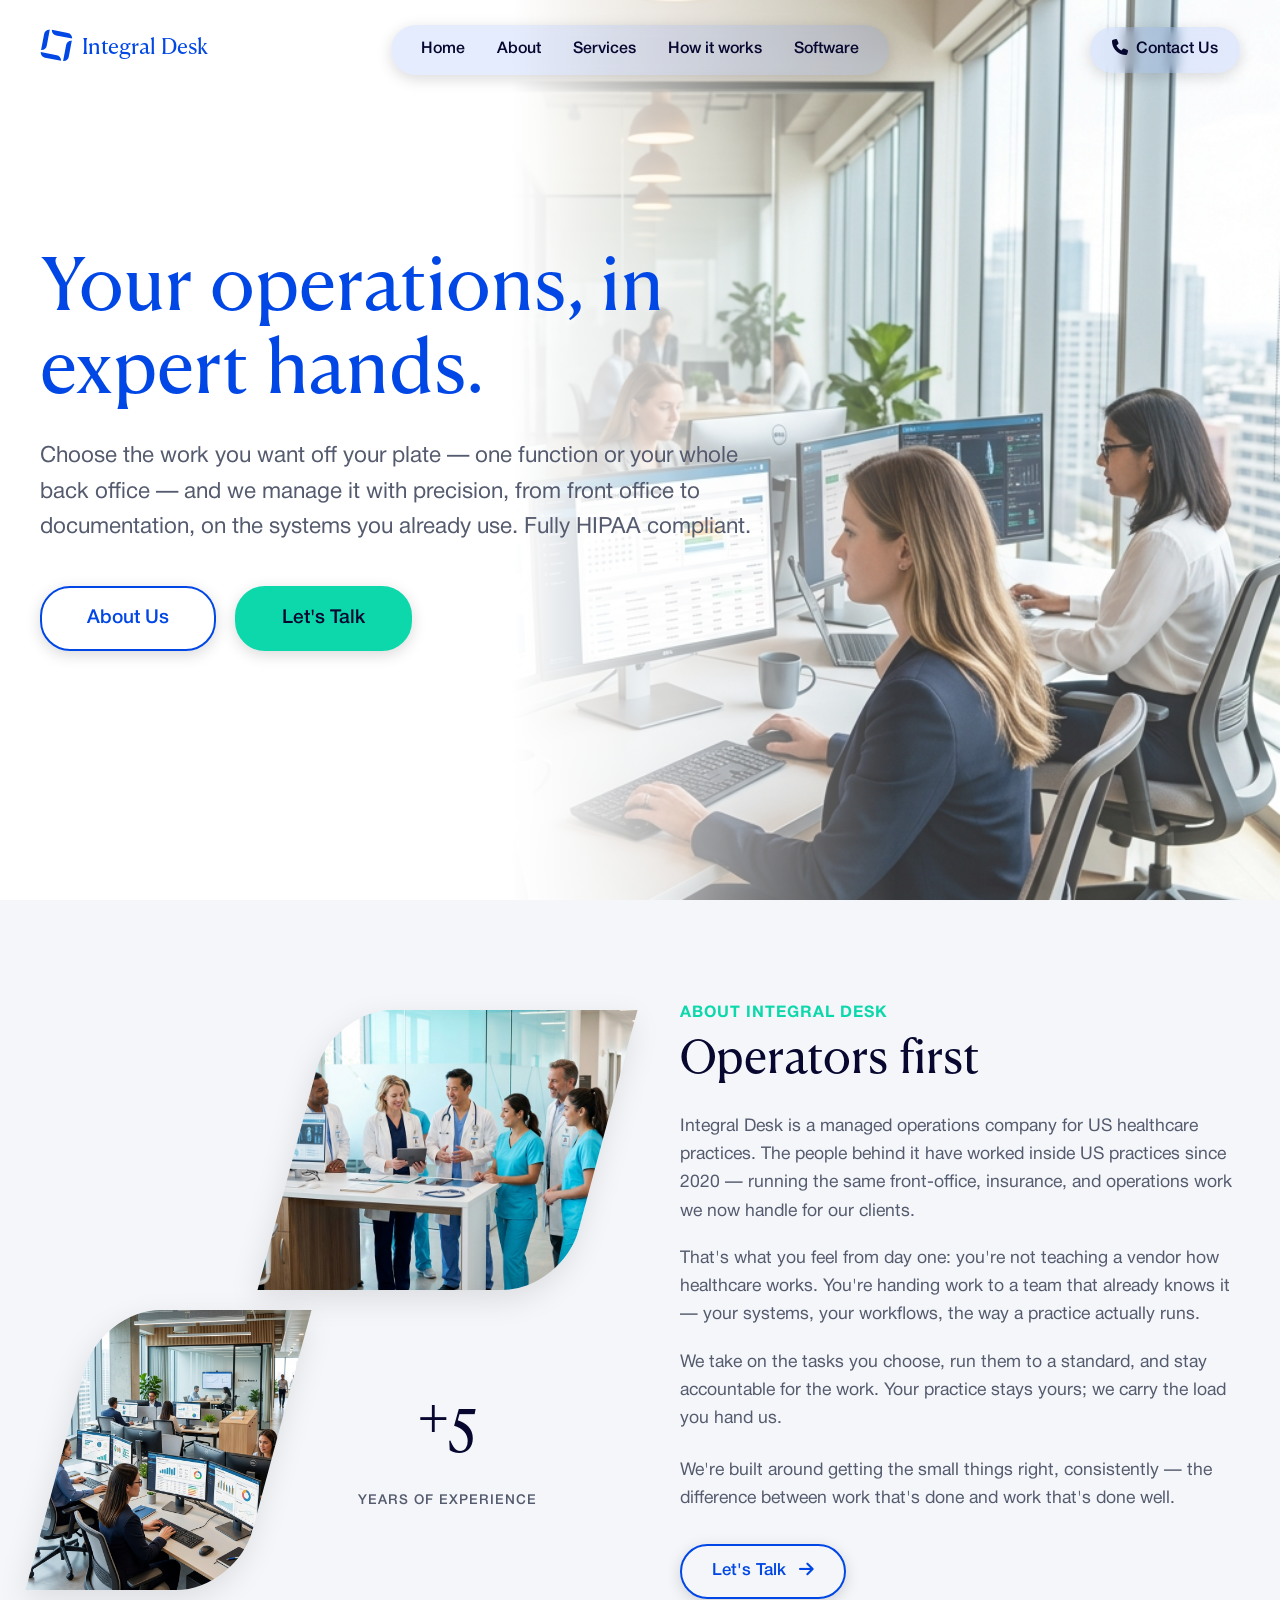
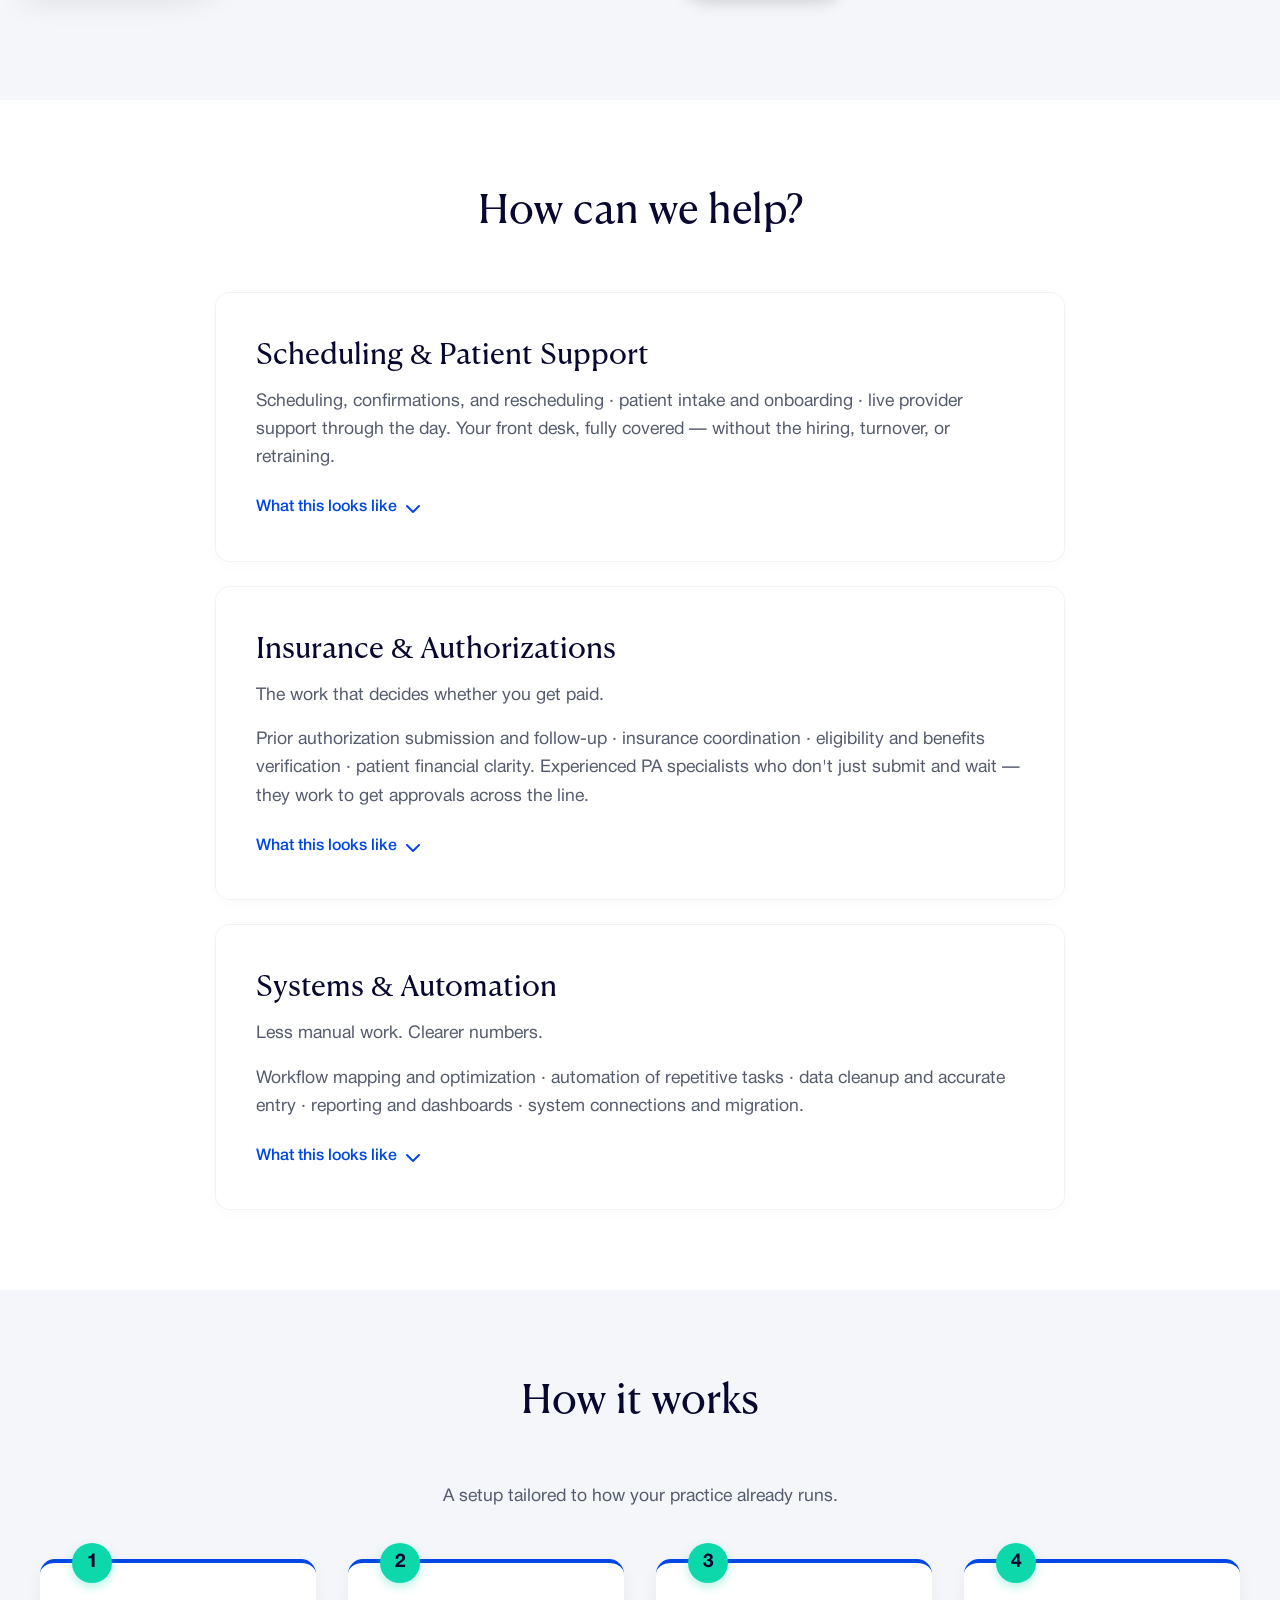
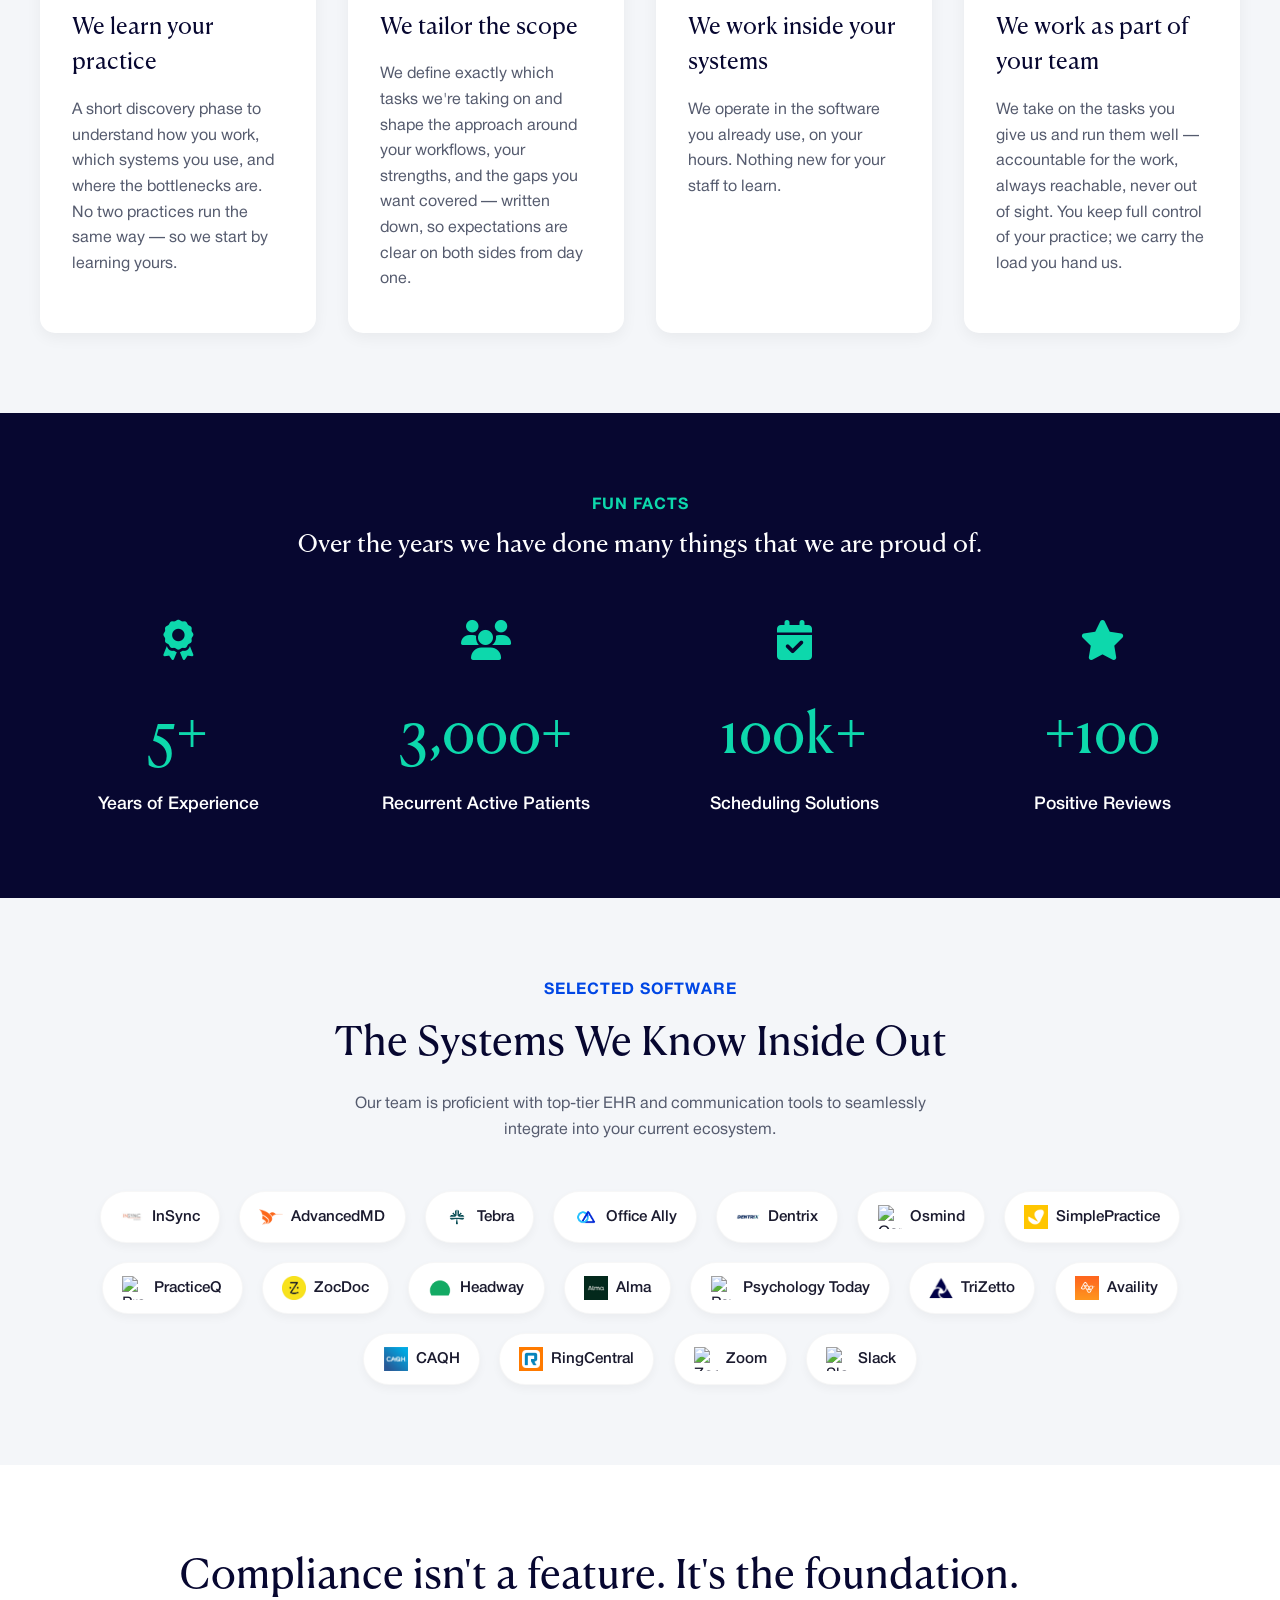
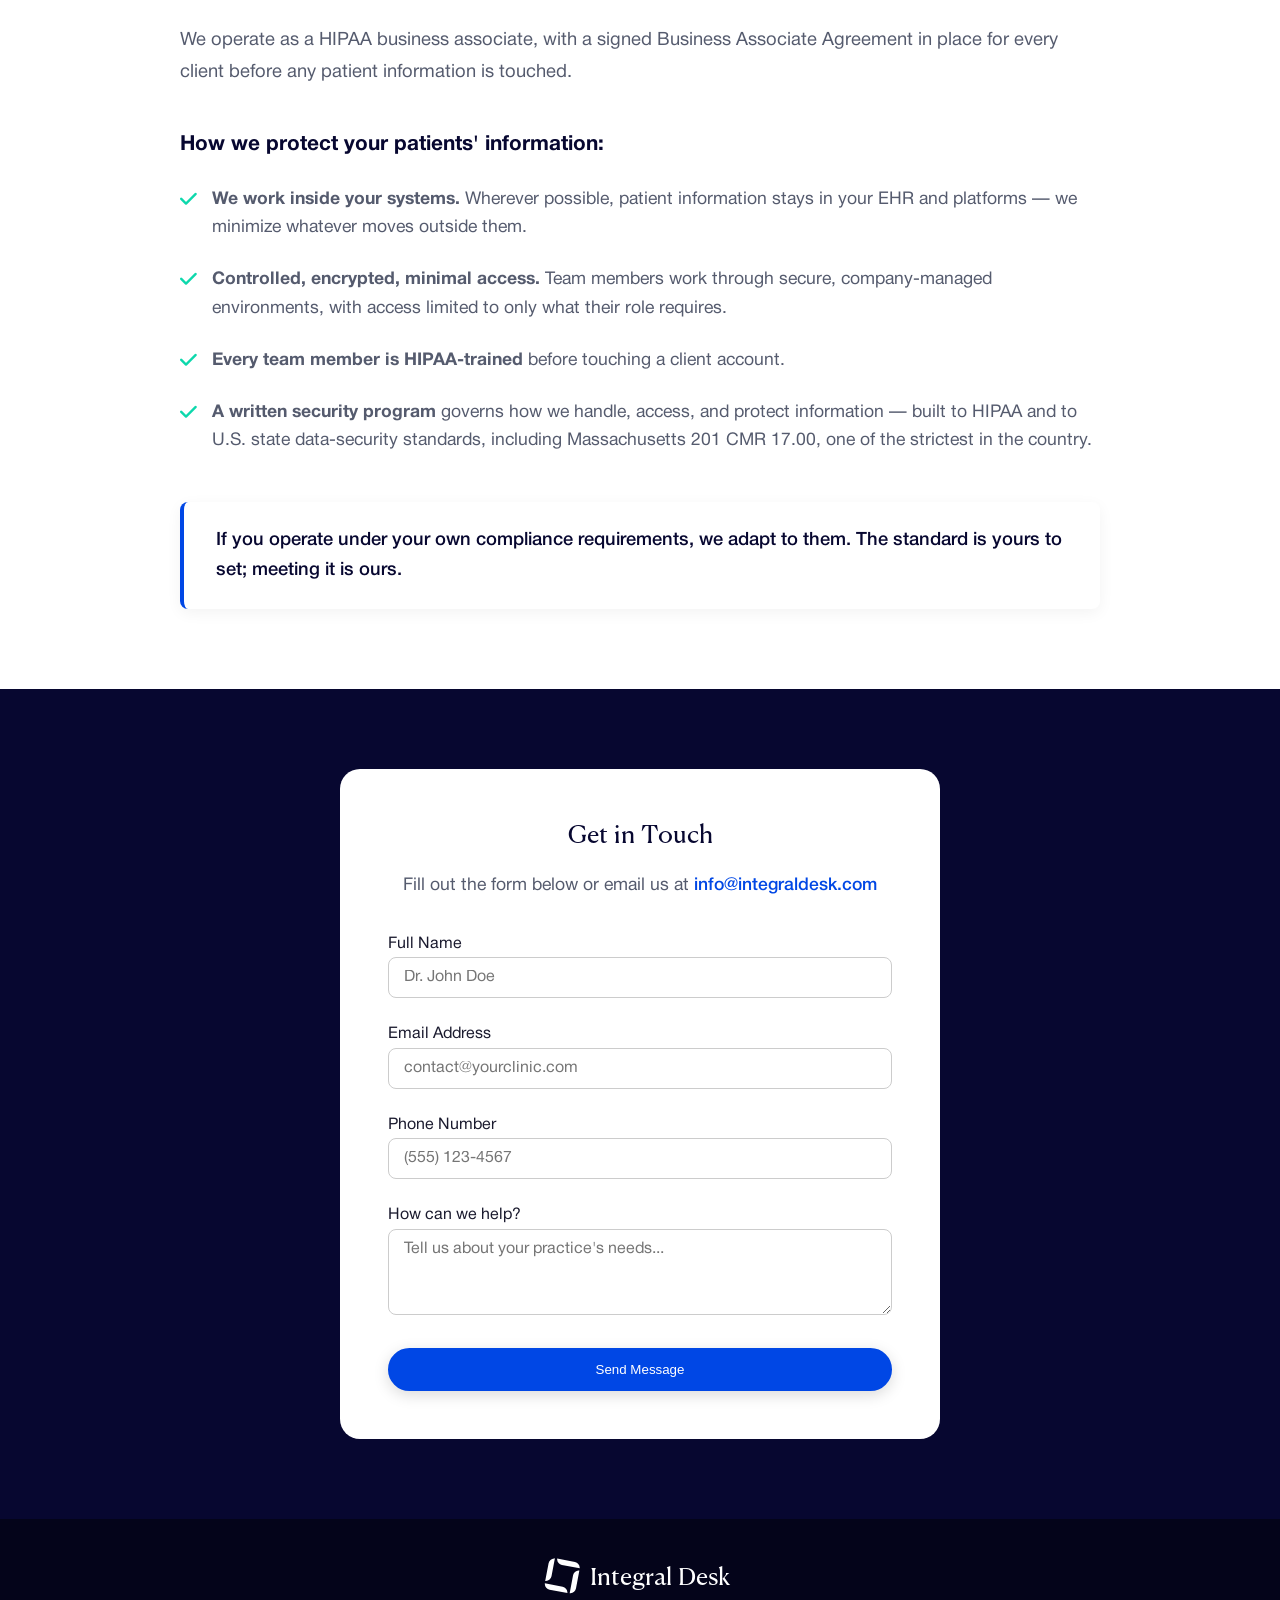
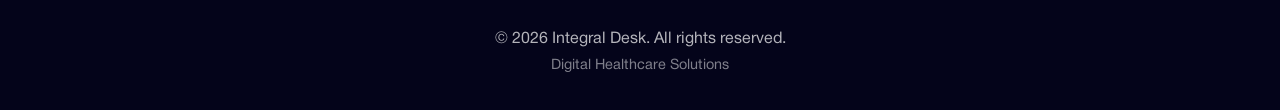
==== commit 7930ec0b: "google analytics" ====
--- a/index.html
+++ b/index.html
@@ -7,6 +7,7 @@
     <title>Integral Desk | Digital Healthcare Solutions</title>
     <meta name="description"
         content="Integral Desk helps healthcare providers reach their goals with efficient, reliable, and high-quality administrative support.">
+    <link rel="icon" type="image/svg+xml" href="images/Integral Desk Logo00032 big.png">
     <link rel="stylesheet" href="css/styles.css?v=1.02">
     <!-- Font Awesome for Icons -->
     <link rel="stylesheet" href="https://cdnjs.cloudflare.com/ajax/libs/font-awesome/6.4.0/css/all.min.css">
@@ -268,7 +269,7 @@
                 <div class="process-step reveal delay-100">
                     <div class="step-number">1</div>
                     <h3>We learn your practice</h3>
-                    <p>A short discovery call to understand how you work, which systems you use, and where the
+                    <p>A short discovery phase to understand how you work, which systems you use, and where the
                         bottlenecks are. No two practices run the same way — so we start by learning yours.</p>
                 </div>
                 <div class="process-step reveal delay-200">
@@ -345,30 +346,43 @@
             </div>
 
             <div class="software-logo-grid reveal delay-200">
-                <div class="software-logo-item"><img src="images/Icons/insync.jpg" alt="InSync logo" style="width: 24px; height: 24px; object-fit: contain;"> <span>InSync</span></div>
-                <div class="software-logo-item"><img src="images/Icons/advancedMd.webp" alt="AdvancedMD logo" style="width: 24px; height: 24px; object-fit: contain;"> <span>AdvancedMD</span></div>
-                <div class="software-logo-item"><img src="images/Icons/tebra.png" alt="Tebra logo" style="width: 24px; height: 24px; object-fit: contain;"> <span>Tebra</span></div>
-                <div class="software-logo-item"><img src="images/Icons/office%20ally.png" alt="Office Ally logo" style="width: 24px; height: 24px; object-fit: contain;"> <span>Office Ally</span>
-                </div>
-                <div class="software-logo-item"><img src="images/Icons/dentrix.jpg" alt="Dentrix logo" style="width: 24px; height: 24px; object-fit: contain;"> <span>Dentrix</span></div>
+                <div class="software-logo-item"><img src="images/Icons/insync.jpg" alt="InSync logo"
+                        style="width: 24px; height: 24px; object-fit: contain;"> <span>InSync</span></div>
+                <div class="software-logo-item"><img src="images/Icons/advancedMd.webp" alt="AdvancedMD logo"
+                        style="width: 24px; height: 24px; object-fit: contain;"> <span>AdvancedMD</span></div>
+                <div class="software-logo-item"><img src="images/Icons/tebra.png" alt="Tebra logo"
+                        style="width: 24px; height: 24px; object-fit: contain;"> <span>Tebra</span></div>
+                <div class="software-logo-item"><img src="images/Icons/office%20ally.png" alt="Office Ally logo"
+                        style="width: 24px; height: 24px; object-fit: contain;"> <span>Office Ally</span>
+                </div>
+                <div class="software-logo-item"><img src="images/Icons/dentrix.jpg" alt="Dentrix logo"
+                        style="width: 24px; height: 24px; object-fit: contain;"> <span>Dentrix</span></div>
                 <div class="software-logo-item"><img src="https://www.google.com/s2/favicons?domain=osmind.org&sz=128"
                         alt="Osmind logo" style="width: 24px; height: 24px;"> <span>Osmind</span></div>
-                <div class="software-logo-item"><img src="images/Icons/simplepractice.png" alt="SimplePractice logo" style="width: 24px; height: 24px; object-fit: contain;"> <span>SimplePractice</span>
+                <div class="software-logo-item"><img src="images/Icons/simplepractice.png" alt="SimplePractice logo"
+                        style="width: 24px; height: 24px; object-fit: contain;"> <span>SimplePractice</span>
                 </div>
                 <div class="software-logo-item"><img src="https://www.google.com/s2/favicons?domain=intakeq.com&sz=128"
                         alt="PracticeQ logo" style="width: 24px; height: 24px;"> <span>PracticeQ</span></div>
-                <div class="software-logo-item"><img src="images/Icons/ZocDoc.jpg" alt="ZocDoc logo" style="width: 24px; height: 24px; object-fit: contain;"> <span>ZocDoc</span></div>
-                <div class="software-logo-item"><img src="images/Icons/headway-logo.png" alt="Headway logo" style="width: 24px; height: 24px; object-fit: contain;"> <span>Headway</span></div>
-                <div class="software-logo-item"><img src="images/Icons/alma.png" alt="Alma logo" style="width: 24px; height: 24px; object-fit: contain;"> <span>Alma</span></div>
+                <div class="software-logo-item"><img src="images/Icons/ZocDoc.jpg" alt="ZocDoc logo"
+                        style="width: 24px; height: 24px; object-fit: contain;"> <span>ZocDoc</span></div>
+                <div class="software-logo-item"><img src="images/Icons/headway-logo.png" alt="Headway logo"
+                        style="width: 24px; height: 24px; object-fit: contain;"> <span>Headway</span></div>
+                <div class="software-logo-item"><img src="images/Icons/alma.png" alt="Alma logo"
+                        style="width: 24px; height: 24px; object-fit: contain;"> <span>Alma</span></div>
                 <div class="software-logo-item"><img
                         src="https://www.google.com/s2/favicons?domain=psychologytoday.com&sz=128"
                         alt="Psychology Today logo" style="width: 24px; height: 24px;"> <span>Psychology Today</span>
                 </div>
-                <div class="software-logo-item"><img src="images/Icons/trizetto.jpg" alt="TriZetto logo" style="width: 24px; height: 24px; object-fit: contain;"> <span>TriZetto</span>
-                </div>
-                <div class="software-logo-item"><img src="images/Icons/Availity.png" alt="Availity logo" style="width: 24px; height: 24px; object-fit: contain;"> <span>Availity</span></div>
-                <div class="software-logo-item"><img src="images/Icons/CAQH.jpg" alt="CAQH logo" style="width: 24px; height: 24px; object-fit: contain;"> <span>CAQH</span></div>
-                <div class="software-logo-item"><img src="images/Icons/RingCentral.png" alt="RingCentral logo" style="width: 24px; height: 24px; object-fit: contain;"> <span>RingCentral</span></div>
+                <div class="software-logo-item"><img src="images/Icons/trizetto.jpg" alt="TriZetto logo"
+                        style="width: 24px; height: 24px; object-fit: contain;"> <span>TriZetto</span>
+                </div>
+                <div class="software-logo-item"><img src="images/Icons/Availity.png" alt="Availity logo"
+                        style="width: 24px; height: 24px; object-fit: contain;"> <span>Availity</span></div>
+                <div class="software-logo-item"><img src="images/Icons/CAQH.jpg" alt="CAQH logo"
+                        style="width: 24px; height: 24px; object-fit: contain;"> <span>CAQH</span></div>
+                <div class="software-logo-item"><img src="images/Icons/RingCentral.png" alt="RingCentral logo"
+                        style="width: 24px; height: 24px; object-fit: contain;"> <span>RingCentral</span></div>
                 <div class="software-logo-item"><img src="https://www.google.com/s2/favicons?domain=zoom.us&sz=128"
                         alt="Zoom logo" style="width: 24px; height: 24px;"> <span>Zoom</span></div>
                 <div class="software-logo-item"><img src="https://www.google.com/s2/favicons?domain=slack.com&sz=128"
@@ -585,6 +599,29 @@
     -->
 
     <script src="js/script.js?v=1.02"></script>
+    <script type="module">
+        // Import the functions you need from the SDKs you need
+        import { initializeApp } from "https://www.gstatic.com/firebasejs/12.15.0/firebase-app.js";
+        import { getAnalytics } from "https://www.gstatic.com/firebasejs/12.15.0/firebase-analytics.js";
+        // TODO: Add SDKs for Firebase products that you want to use
+        // https://firebase.google.com/docs/web/setup#available-libraries
+
+        // Your web app's Firebase configuration
+        // For Firebase JS SDK v7.20.0 and later, measurementId is optional
+        const firebaseConfig = {
+            apiKey: "AIzaSyA3_AKNsPQ7HyOcHyGvi_PJH9BZ3z5dnhA",
+            authDomain: "integraldesk-yahya.firebaseapp.com",
+            projectId: "integraldesk-yahya",
+            storageBucket: "integraldesk-yahya.firebasestorage.app",
+            messagingSenderId: "935417351740",
+            appId: "1:935417351740:web:429af4fdc28d0e2a65fd39",
+            measurementId: "G-6MN3R3028L"
+        };
+
+        // Initialize Firebase
+        const app = initializeApp(firebaseConfig);
+        const analytics = getAnalytics(app);
+    </script>
 </body>
 
 </html>
